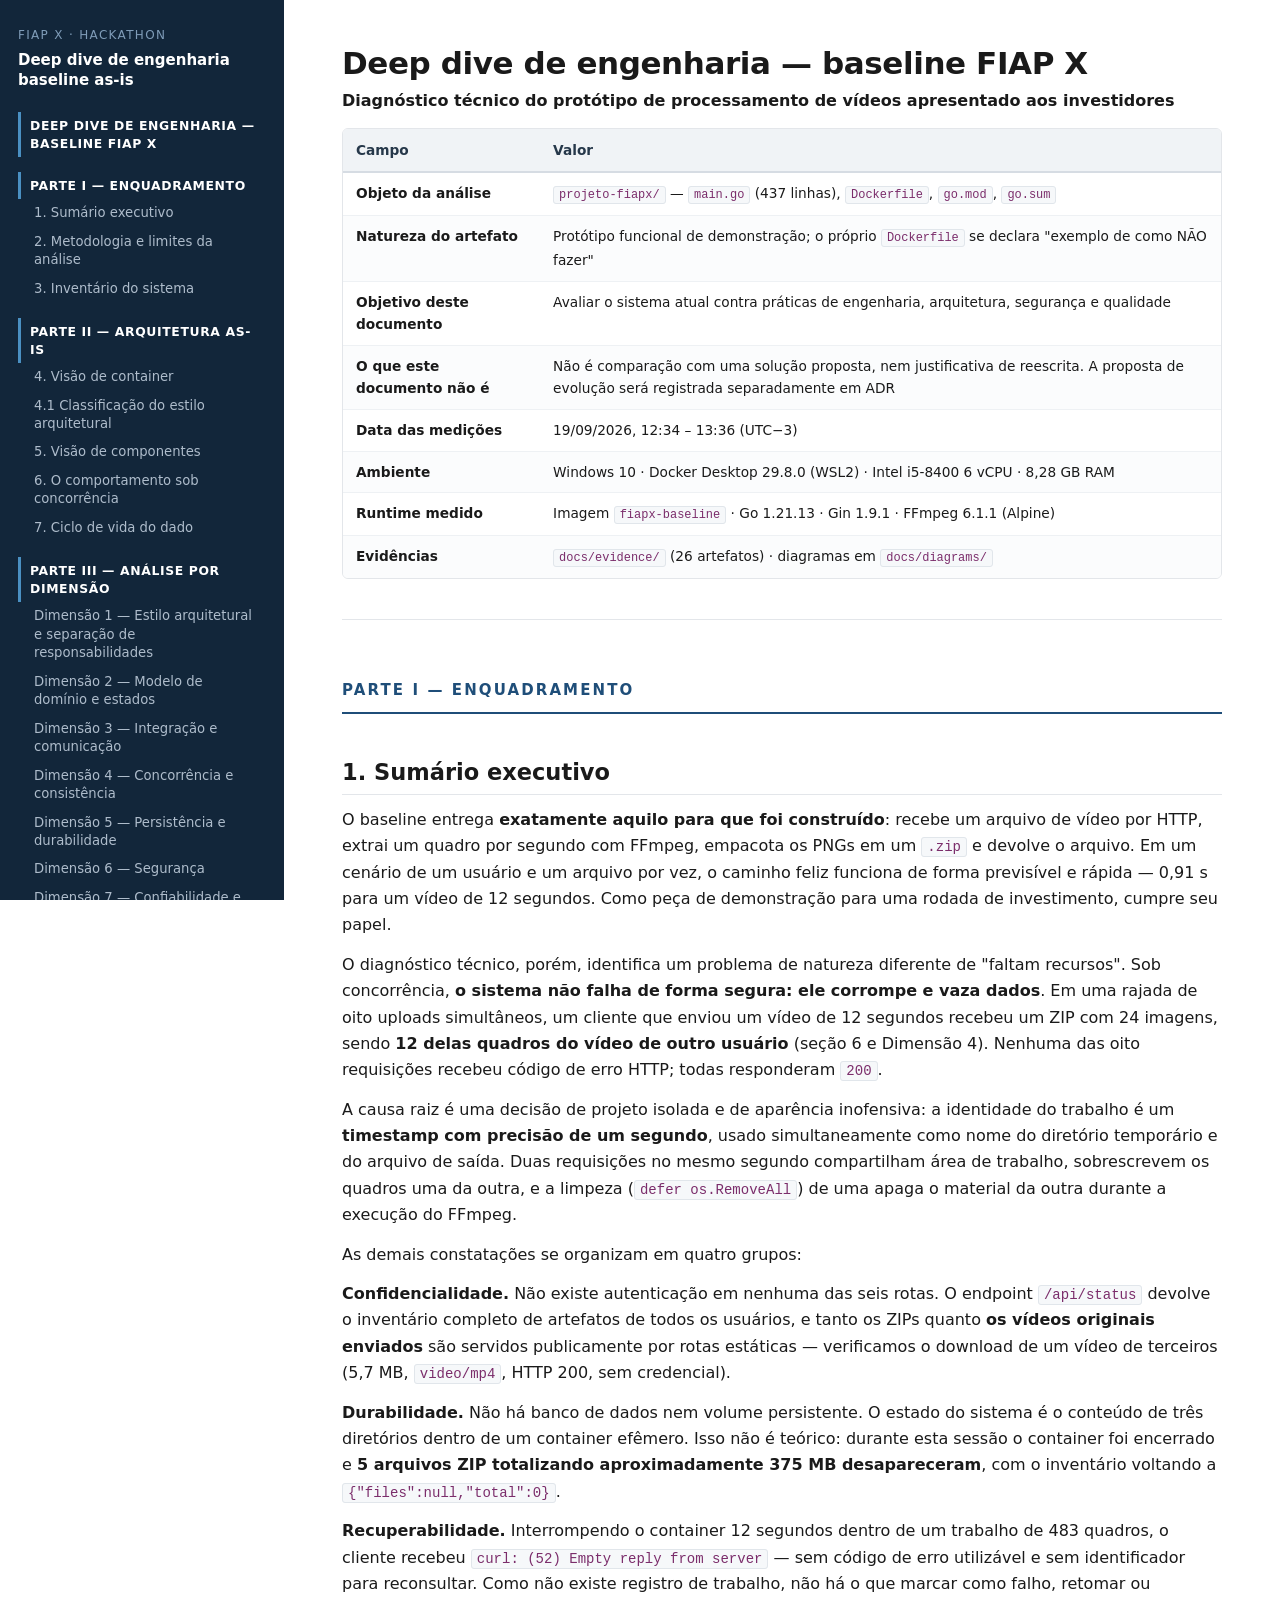
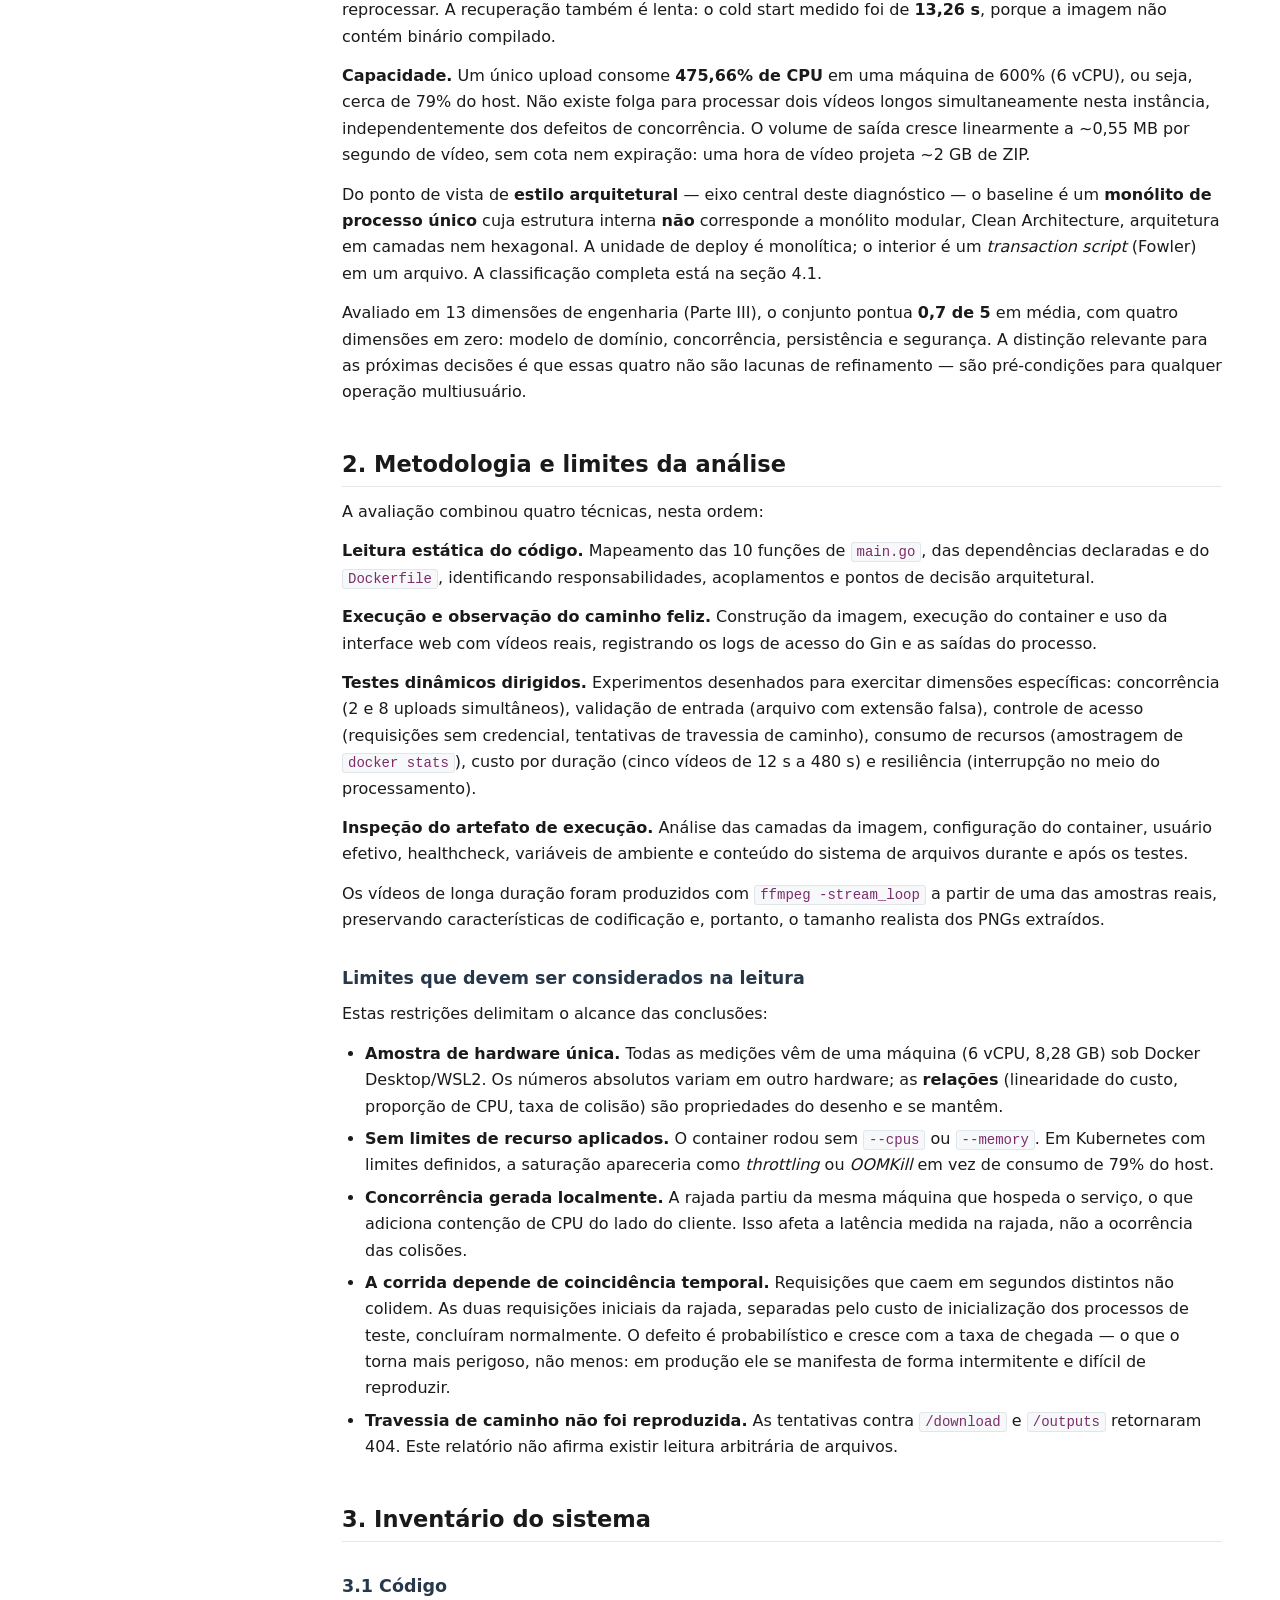
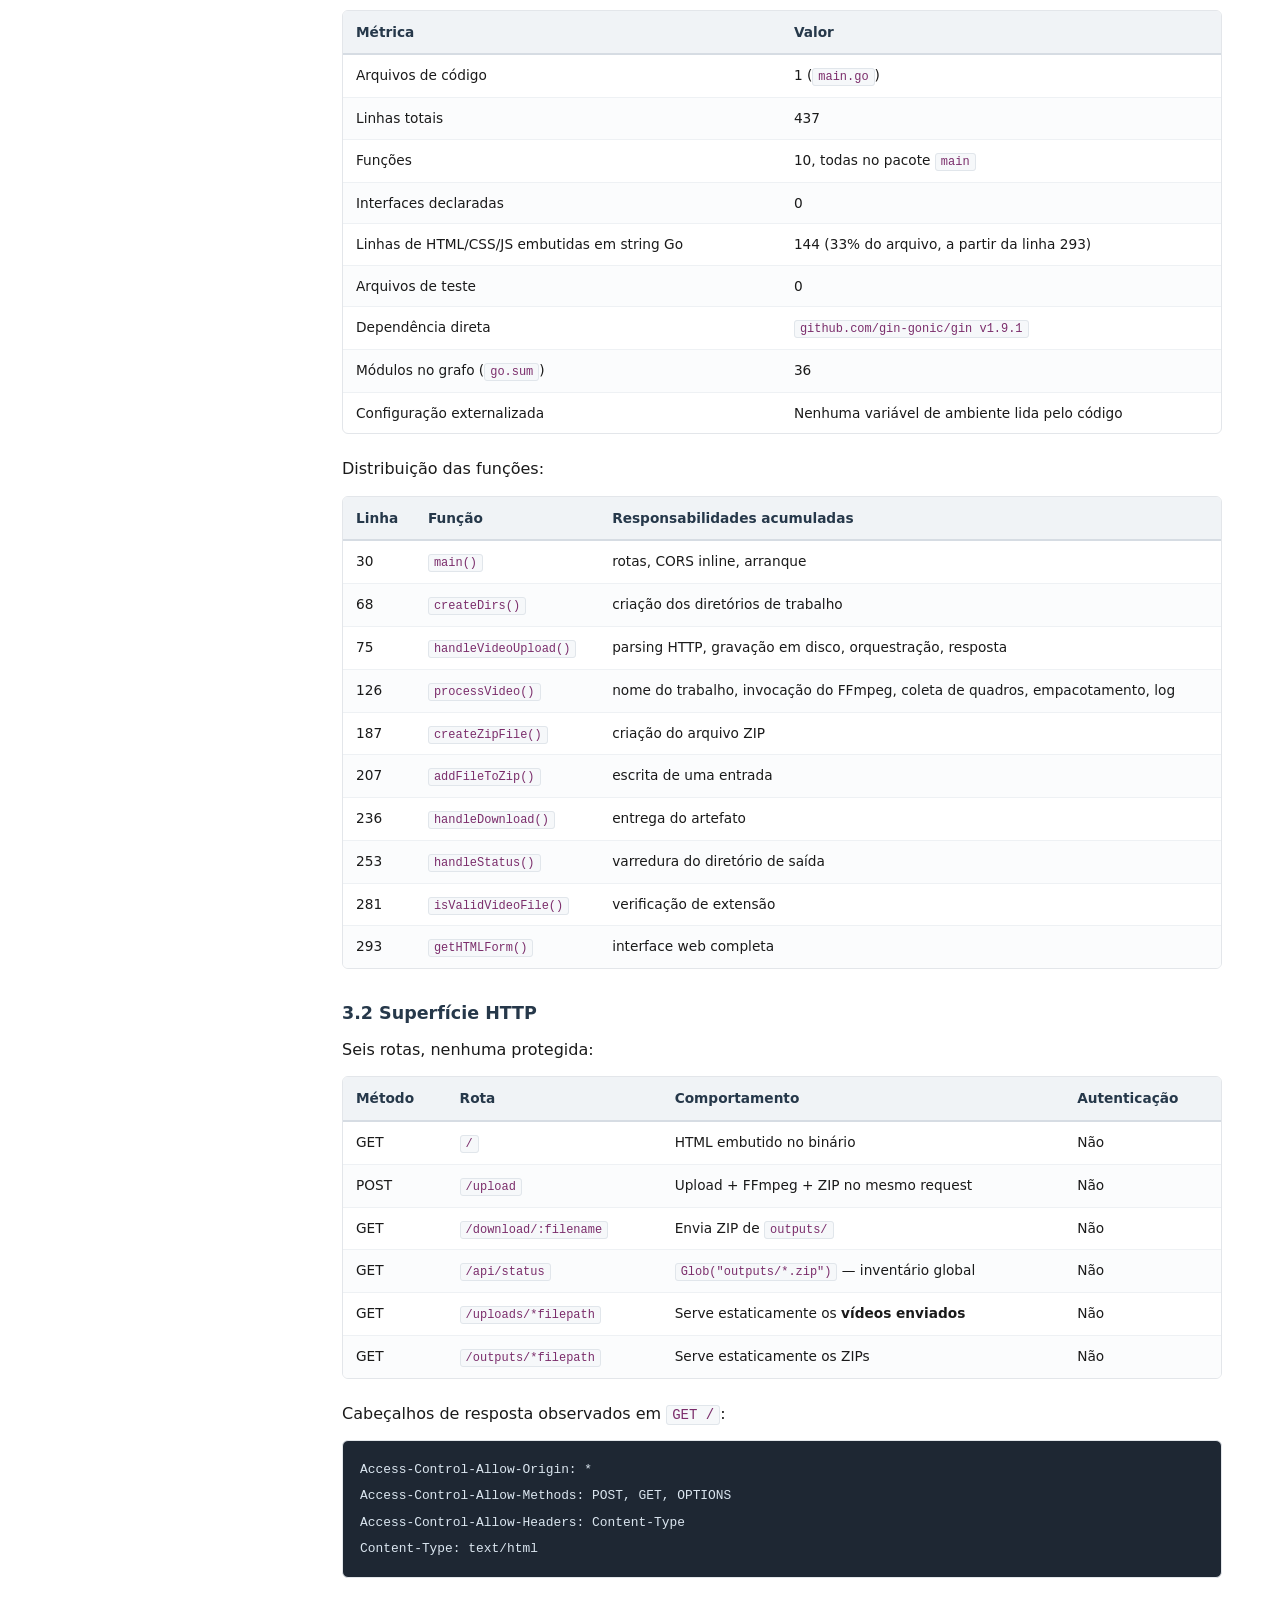
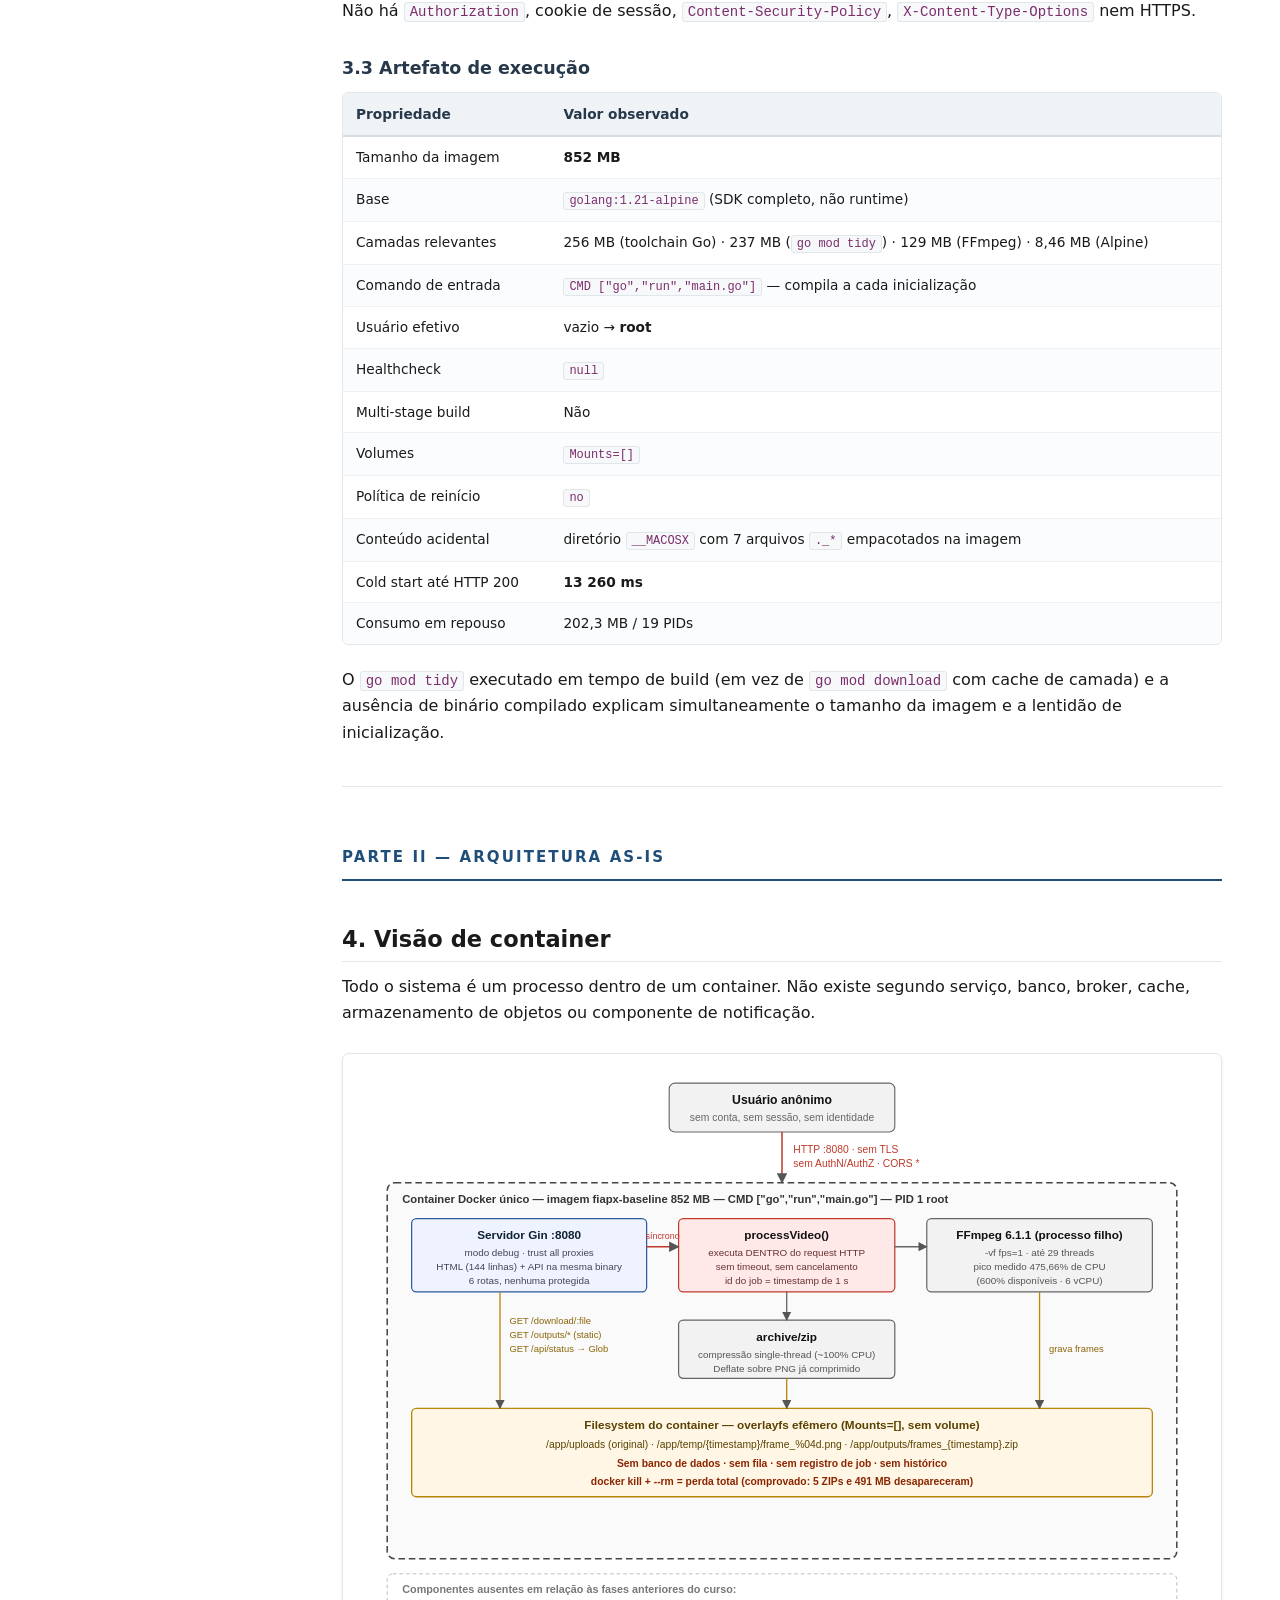
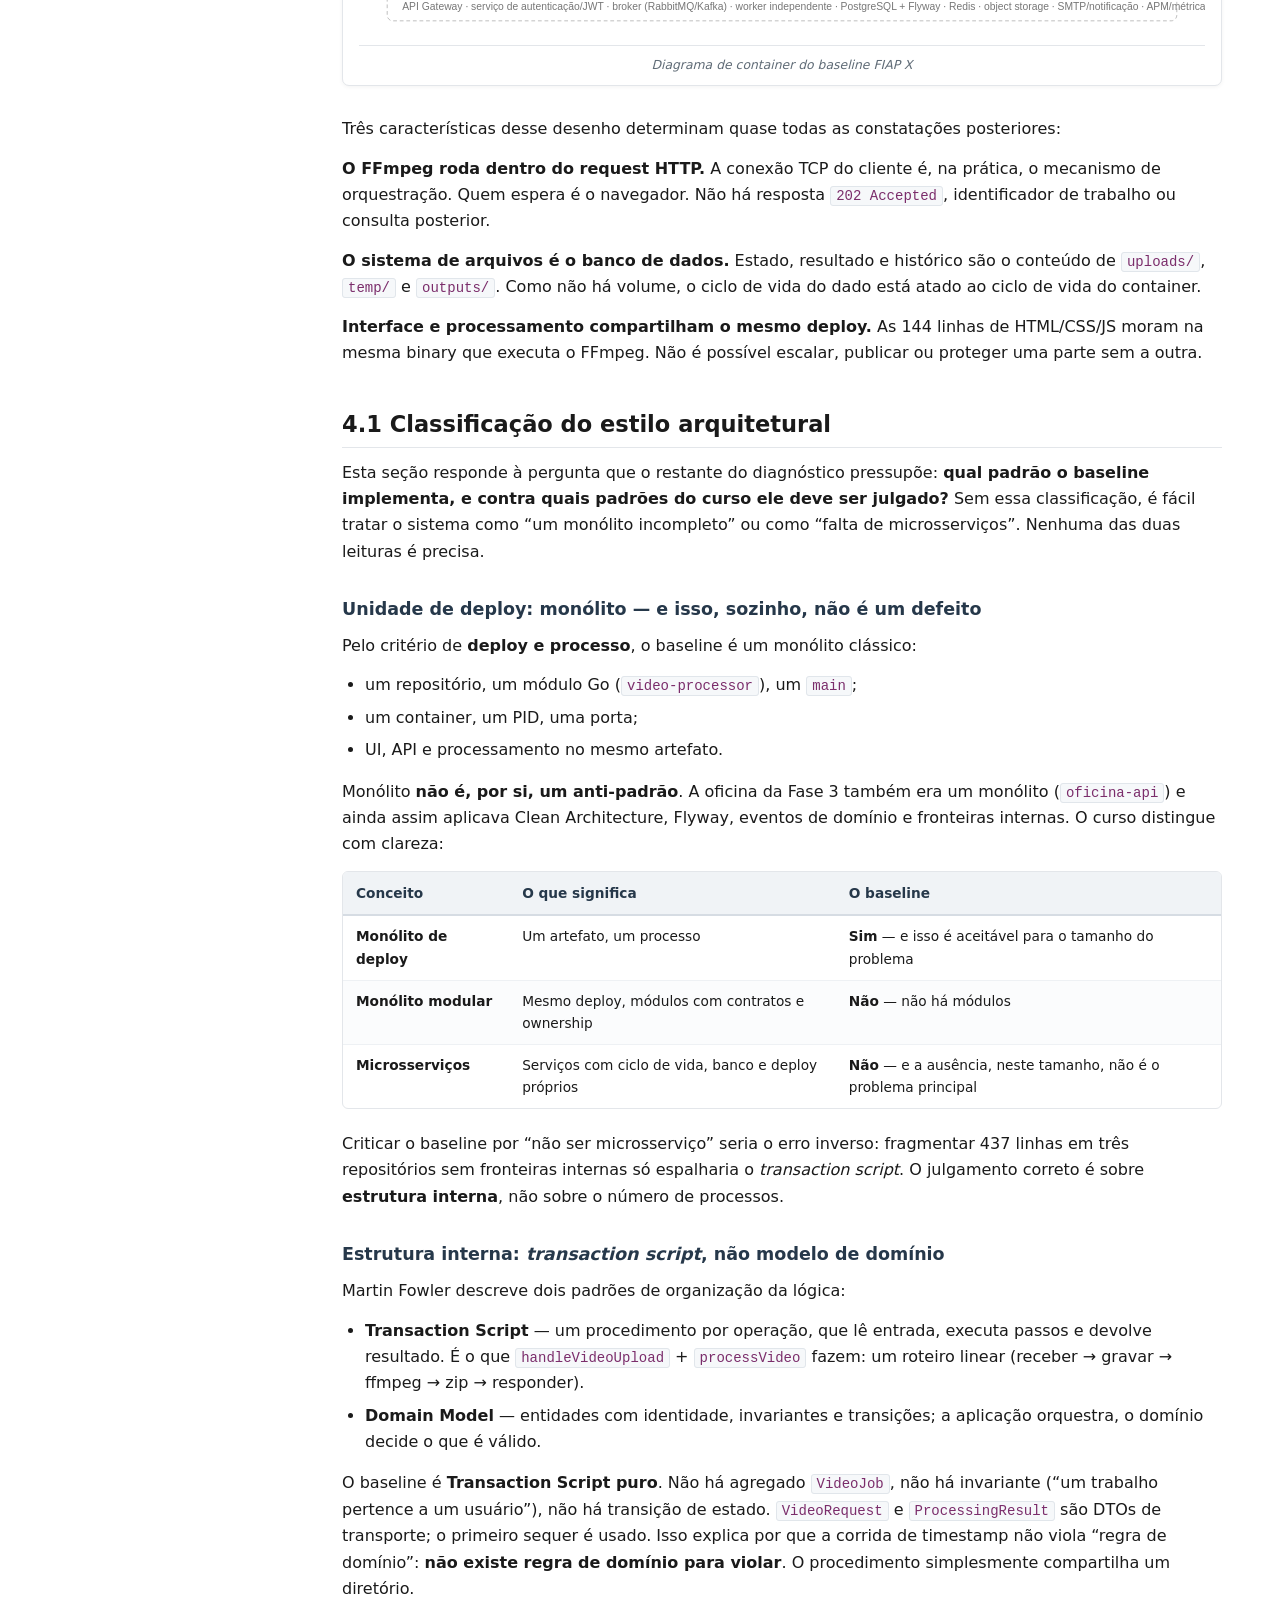
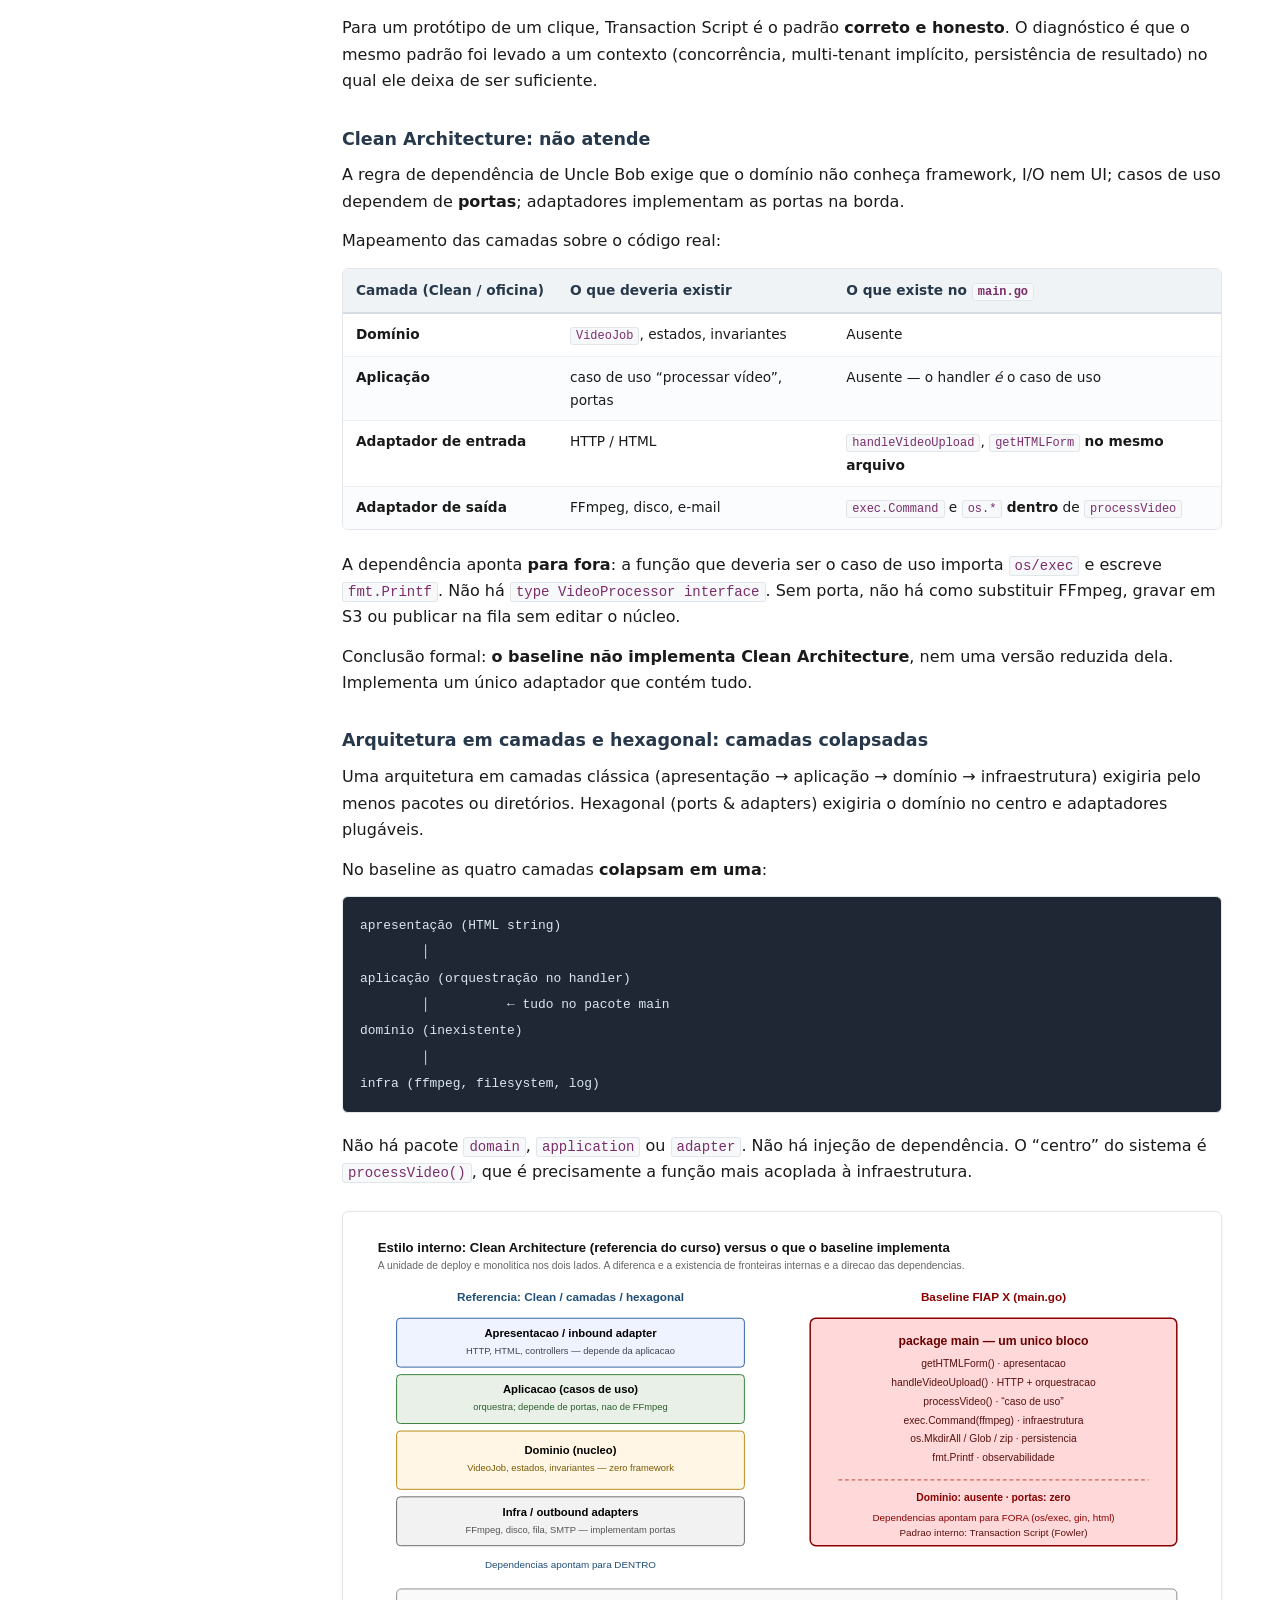
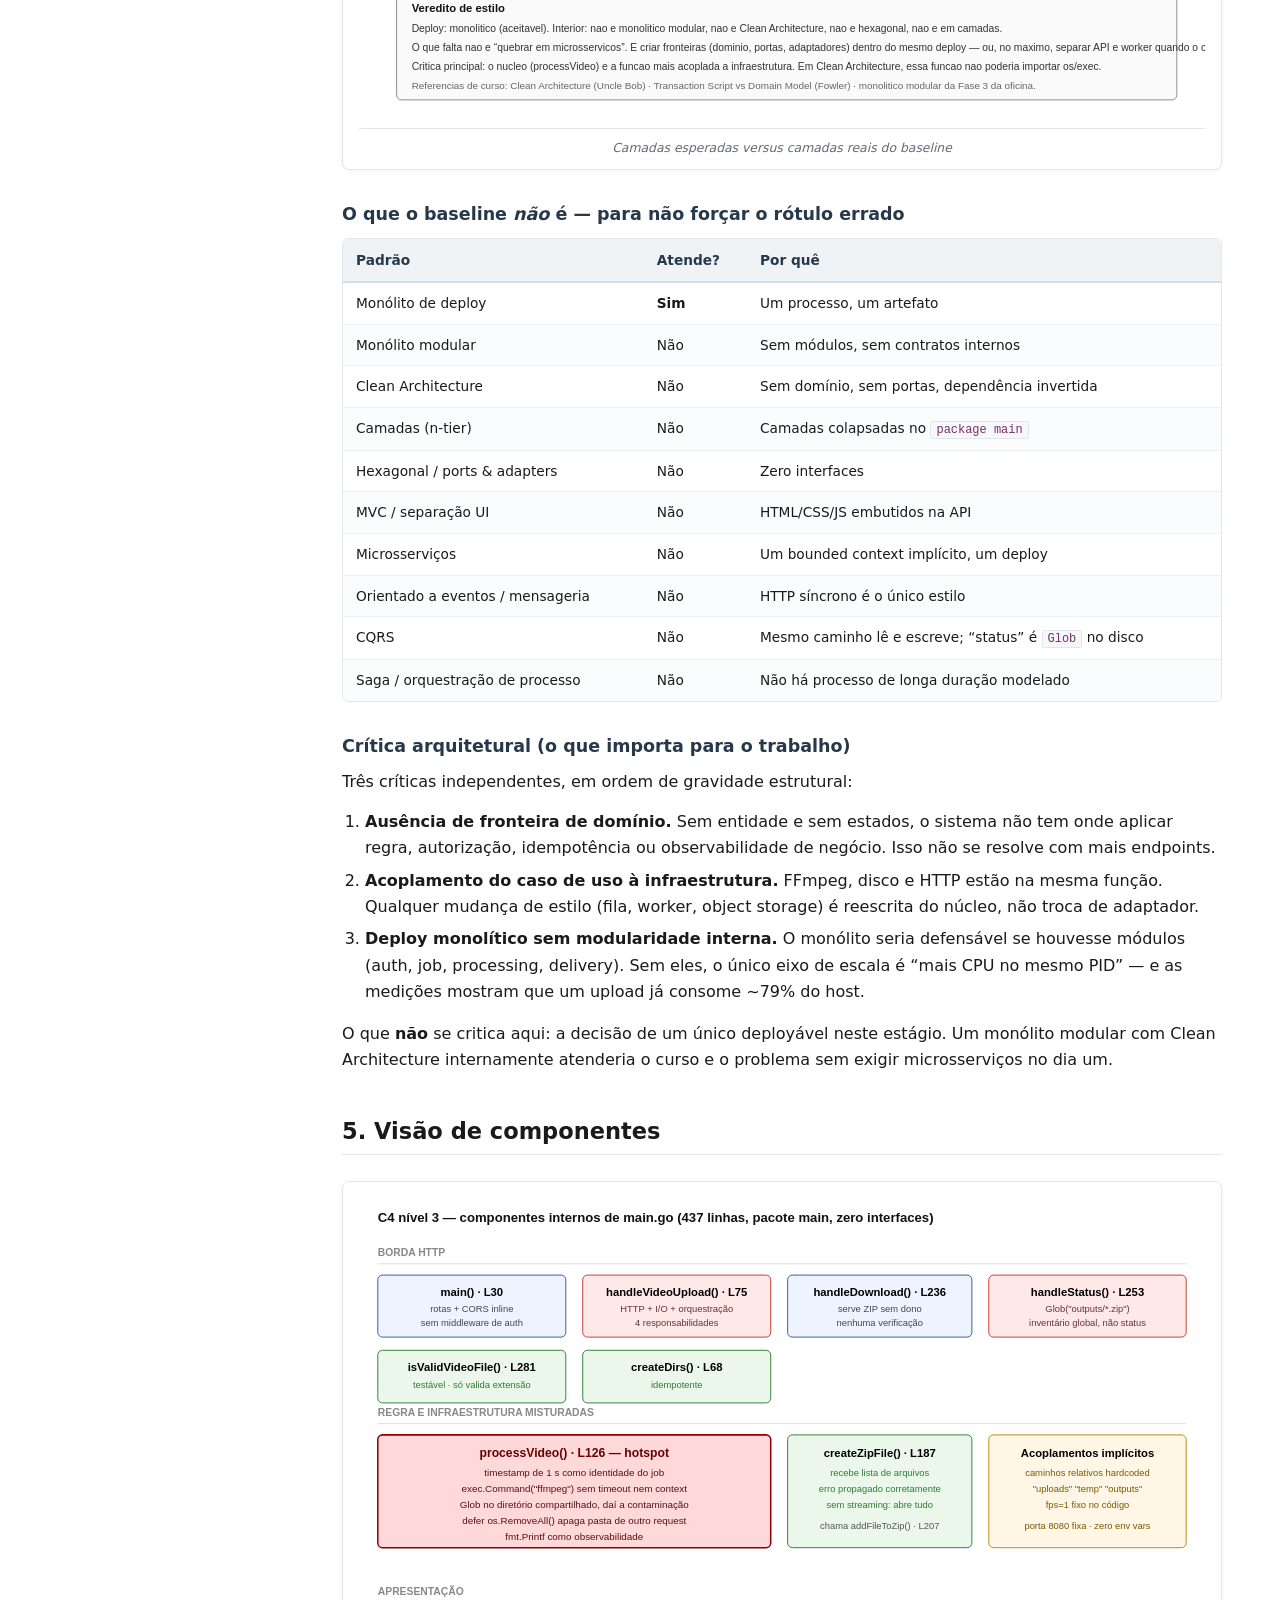
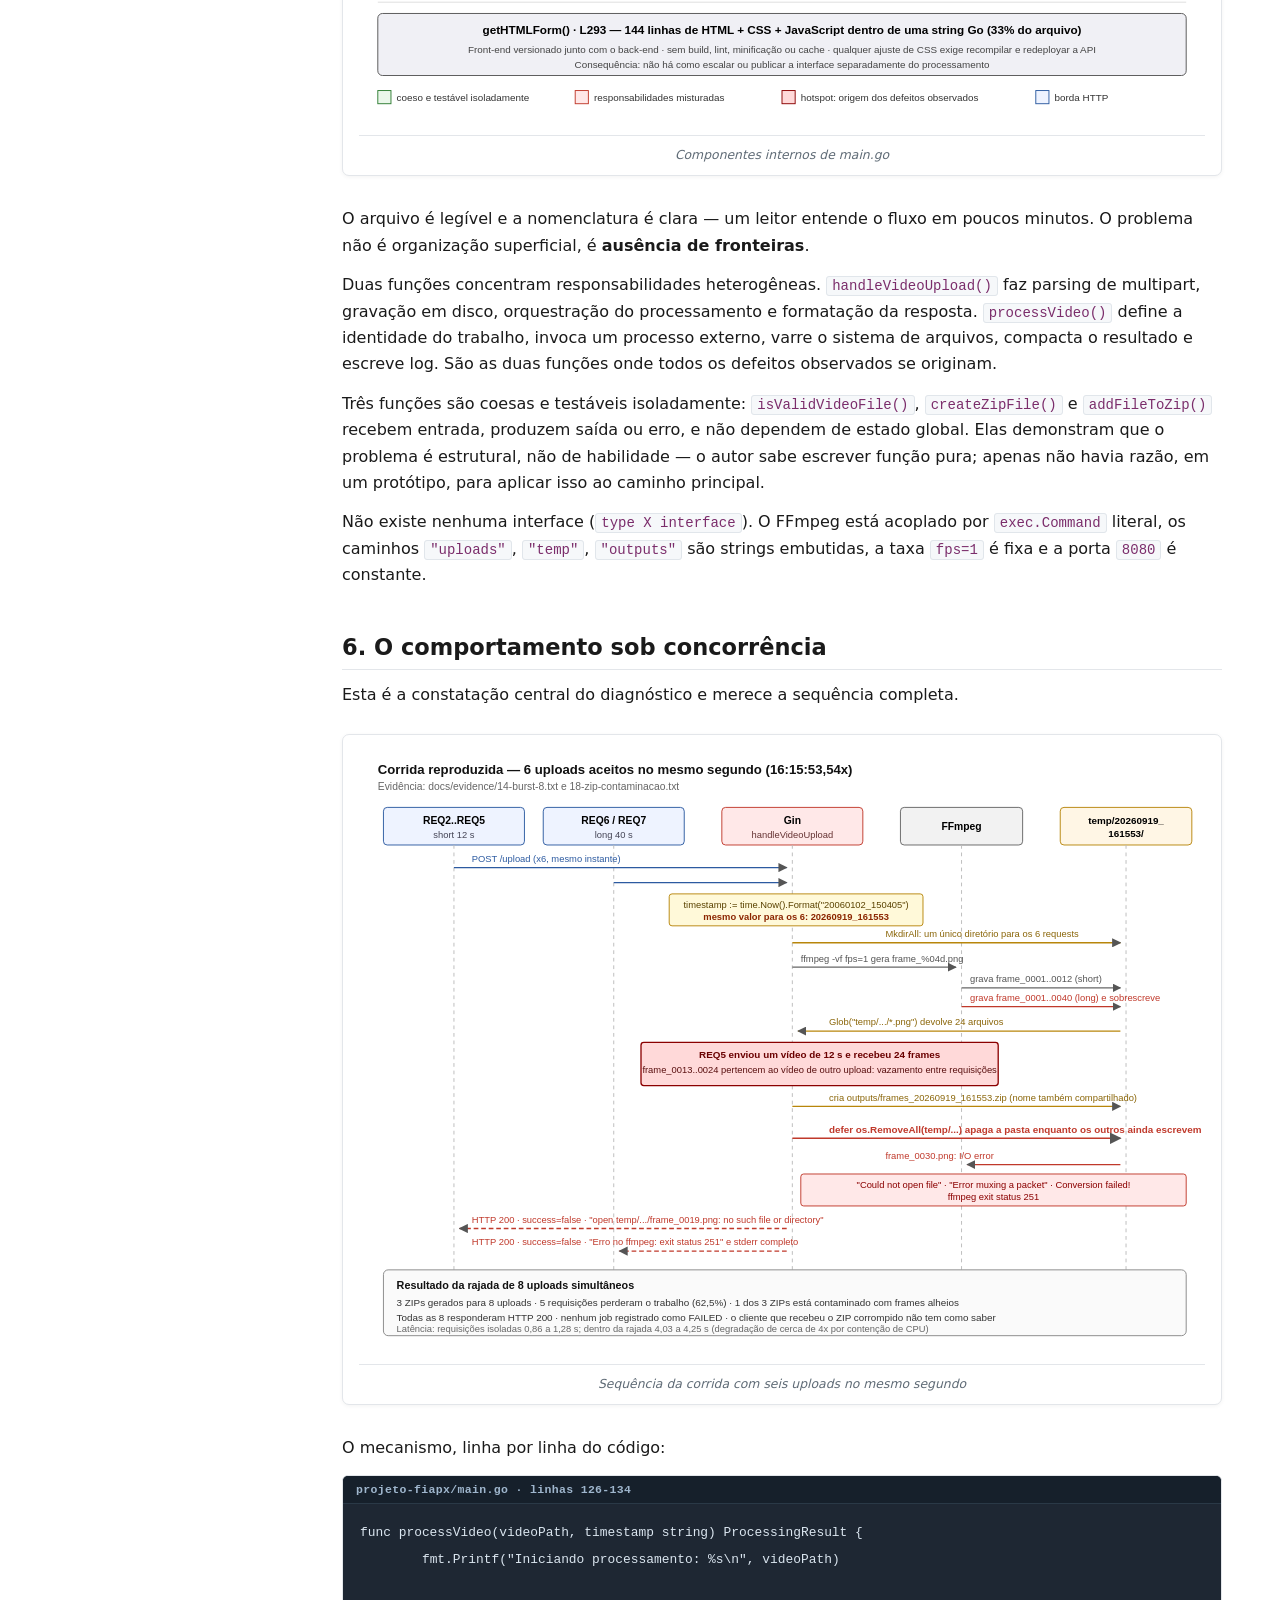
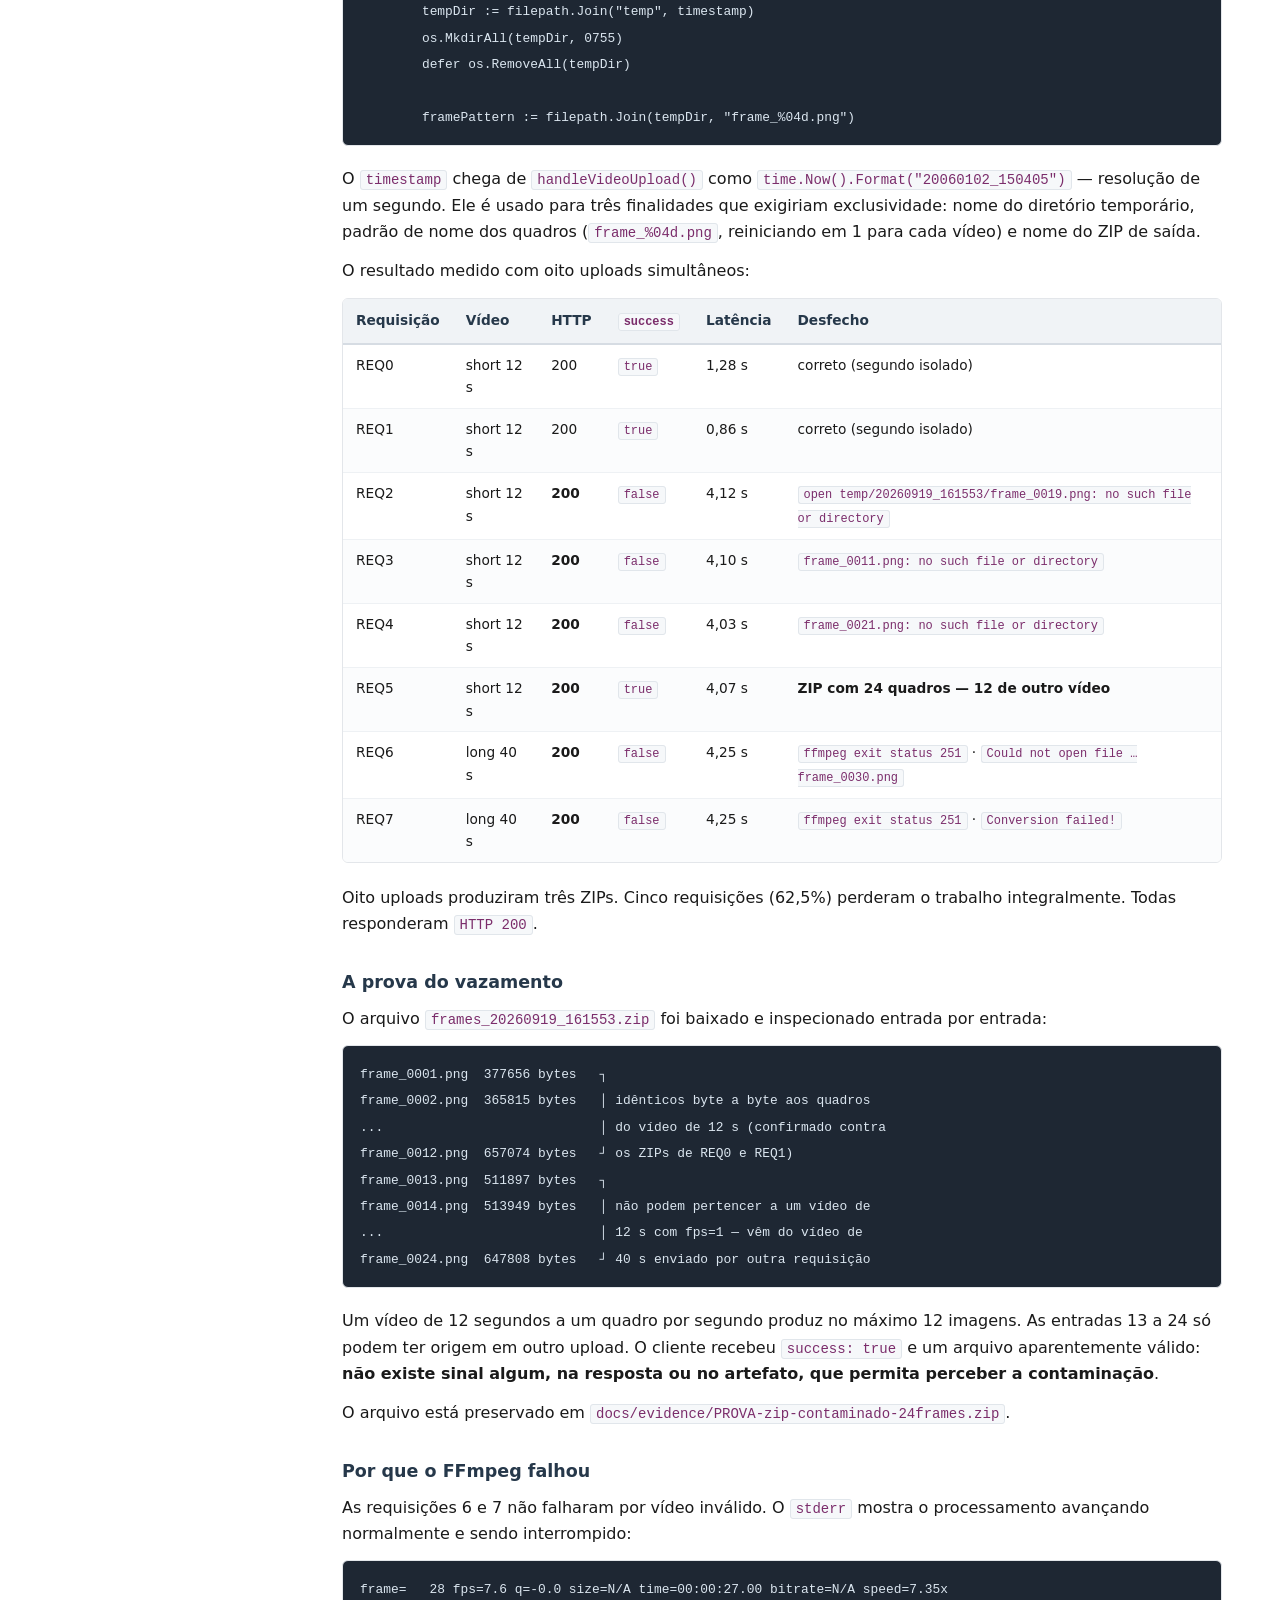
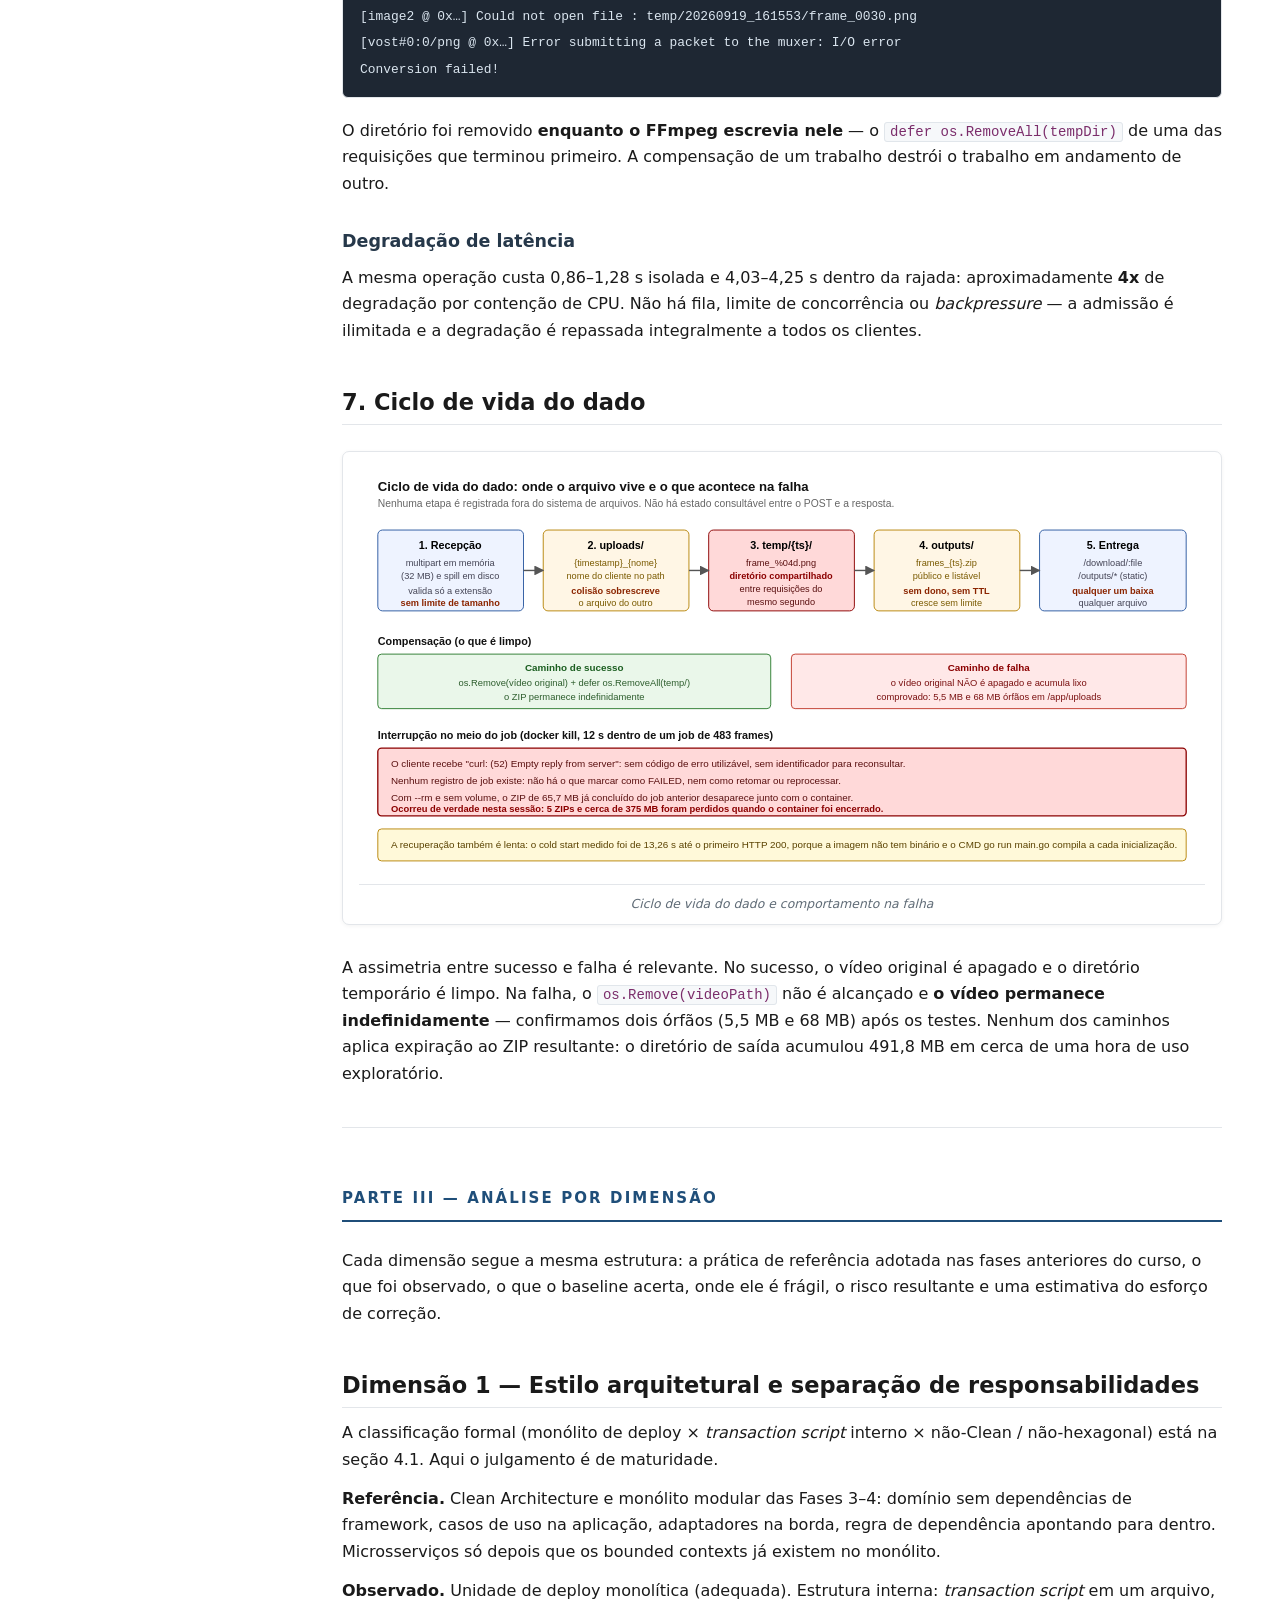
==== docs/RELATORIO_BASELINE_ARQUITETURA.html @ 3771e590 "Publish FIAP X hackathon with Compose observability for the banca. Keep baseline and product togethe" ====
<!DOCTYPE html>
<html lang="pt-BR">
<head>
<meta charset="utf-8"/>
<meta name="viewport" content="width=device-width,initial-scale=1"/>
<title>Deep dive de engenharia - baseline FIAP X</title>
<style>
:root{--ink:#1a1a1a;--muted:#5f6b76;--line:#e3e6ea;--accent:#1f4e79;--crit:#b02a37;--warn:#9a6700;--good:#1f7a3d;--bg:#ffffff;--soft:#f6f8fa}
*{box-sizing:border-box}
html{scroll-behavior:smooth}
body{margin:0;background:#eef1f4;color:var(--ink);font:16px/1.65 "Segoe UI",Calibri,system-ui,sans-serif;-webkit-font-smoothing:antialiased}
.shell{display:grid;grid-template-columns:284px minmax(0,1fr);gap:0;max-width:1440px;margin:0 auto;background:var(--bg);box-shadow:0 0 34px rgba(0,0,0,.09);min-height:100vh}
nav{position:sticky;top:0;align-self:start;height:100vh;overflow-y:auto;padding:26px 18px 40px;background:#12263a;color:#cfd9e3}
nav .brand{font-size:12px;letter-spacing:.11em;text-transform:uppercase;color:#7f9cb8;margin-bottom:4px}
nav .brandsub{font-size:15px;font-weight:600;color:#fff;line-height:1.35;margin-bottom:22px}
nav a{display:block;text-decoration:none;color:#cfd9e3;padding:5px 9px;border-radius:4px;font-size:13.2px;line-height:1.4}
nav a:hover{background:rgba(255,255,255,.1);color:#fff}
nav a.toc-part{margin-top:15px;font-weight:700;color:#fff;font-size:12.4px;letter-spacing:.05em;text-transform:uppercase;border-left:3px solid #4a90c2;padding-left:9px;border-radius:0}
nav a.toc-sec{padding-left:16px;color:#aebccb}
main{padding:44px 58px 90px;max-width:1060px;min-width:0}
h1.part{font-size:15px;letter-spacing:.14em;text-transform:uppercase;color:var(--accent);border-bottom:2.5px solid var(--accent);padding-bottom:9px;margin:58px 0 26px}
h1.part:first-of-type{margin-top:0}
h1:not(.part){font-size:31px;line-height:1.24;margin:0 0 6px;letter-spacing:-.4px}
h2{font-size:22.5px;margin:44px 0 12px;padding-bottom:7px;border-bottom:1px solid var(--line);line-height:1.3}
h3{font-size:17.5px;margin:30px 0 9px;color:#26384a}
h4{font-size:15px;margin:22px 0 7px;color:var(--muted);text-transform:uppercase;letter-spacing:.05em}
p{margin:0 0 13px}
strong{font-weight:650}
a{color:var(--accent)}
hr{border:0;border-top:1px solid var(--line);margin:40px 0}
ul,ol{margin:0 0 15px;padding-left:23px}
li{margin-bottom:6px}
code{font-family:Consolas,"Cascadia Mono",monospace;font-size:.875em;background:var(--soft);border:1px solid #e1e6eb;border-radius:3px;padding:1px 5px;color:#7b2d6b}
.code-block{margin:0 0 20px;border:1px solid var(--line);border-radius:6px;overflow:hidden;background:#1e2733}
.code-ref{font:600 11.5px/1 Consolas,monospace;color:#9fb6cd;background:#16202b;padding:8px 13px;border-bottom:1px solid #2a3947;letter-spacing:.03em}
.code-block pre{margin:0;padding:15px 17px;overflow-x:auto}
.code-block code{background:none;border:0;padding:0;color:#dbe6f0;font-size:12.9px;line-height:1.6}
.table-wrap{overflow-x:auto;margin:0 0 22px;border:1px solid var(--line);border-radius:6px}
table{border-collapse:collapse;width:100%;font-size:13.7px}
th{background:#f0f3f6;font-weight:650;text-align:left;padding:10px 13px;border-bottom:2px solid #d6dce3;white-space:nowrap;color:#26384a}
td{padding:9px 13px;border-bottom:1px solid #eef1f4;vertical-align:top}
tbody tr:last-child td{border-bottom:0}
tbody tr:nth-child(even){background:#fbfcfd}
figure.diagram{margin:26px 0 30px;padding:16px 16px 10px;border:1px solid var(--line);border-radius:7px;background:#fff;box-shadow:0 1px 4px rgba(0,0,0,.05)}
figure.diagram svg{display:block;height:auto;max-width:100%}
figcaption{margin-top:11px;padding-top:9px;border-top:1px solid var(--line);font-size:12.4px;color:var(--muted);text-align:center;font-style:italic}
.missing{color:var(--crit);font-style:italic}
td:first-child code{white-space:nowrap}
@media print{
  body{background:#fff;font-size:10.6pt}
  .shell{display:block;max-width:none;box-shadow:none}
  nav{display:none}
  main{padding:0;max-width:none}
  h1.part{page-break-before:always;margin-top:0}
  h1.part:first-of-type{page-break-before:avoid}
  h2,h3{page-break-after:avoid}
  figure.diagram,.table-wrap,.code-block{page-break-inside:avoid}
  tr{page-break-inside:avoid}
  a{color:var(--ink);text-decoration:none}
  @page{margin:14mm 13mm}
}
@media(max-width:1020px){
  .shell{grid-template-columns:1fr}
  nav{position:static;height:auto}
  main{padding:28px 20px 60px}
}
</style>
</head>
<body>
<div class="shell">
<nav>
<div class="brand">FIAP X &middot; Hackathon</div>
<div class="brandsub">Deep dive de engenharia<br/>baseline as-is</div>
<a class="toc-part" href="#deep-dive-de-engenharia-baseline-fiap-x">Deep dive de engenharia — baseline FIAP X</a>
<a class="toc-part" href="#parte-i-enquadramento">Parte I — Enquadramento</a>
<a class="toc-sec" href="#1-sumario-executivo">1. Sumário executivo</a>
<a class="toc-sec" href="#2-metodologia-e-limites-da-analise">2. Metodologia e limites da análise</a>
<a class="toc-sec" href="#3-inventario-do-sistema">3. Inventário do sistema</a>
<a class="toc-part" href="#parte-ii-arquitetura-as-is">Parte II — Arquitetura as-is</a>
<a class="toc-sec" href="#4-visao-de-container">4. Visão de container</a>
<a class="toc-sec" href="#4-1-classificacao-do-estilo-arquitetural">4.1 Classificação do estilo arquitetural</a>
<a class="toc-sec" href="#5-visao-de-componentes">5. Visão de componentes</a>
<a class="toc-sec" href="#6-o-comportamento-sob-concorrencia">6. O comportamento sob concorrência</a>
<a class="toc-sec" href="#7-ciclo-de-vida-do-dado">7. Ciclo de vida do dado</a>
<a class="toc-part" href="#parte-iii-analise-por-dimensao">Parte III — Análise por dimensão</a>
<a class="toc-sec" href="#dimensao-1-estilo-arquitetural-e-separacao-de-responsabilidades">Dimensão 1 — Estilo arquitetural e separação de responsabilidades</a>
<a class="toc-sec" href="#dimensao-2-modelo-de-dominio-e-estados">Dimensão 2 — Modelo de domínio e estados</a>
<a class="toc-sec" href="#dimensao-3-integracao-e-comunicacao">Dimensão 3 — Integração e comunicação</a>
<a class="toc-sec" href="#dimensao-4-concorrencia-e-consistencia">Dimensão 4 — Concorrência e consistência</a>
<a class="toc-sec" href="#dimensao-5-persistencia-e-durabilidade">Dimensão 5 — Persistência e durabilidade</a>
<a class="toc-sec" href="#dimensao-6-seguranca">Dimensão 6 — Segurança</a>
<a class="toc-sec" href="#dimensao-7-confiabilidade-e-resiliencia">Dimensão 7 — Confiabilidade e resiliência</a>
<a class="toc-sec" href="#dimensao-8-performance-e-escalabilidade">Dimensão 8 — Performance e escalabilidade</a>
<a class="toc-sec" href="#dimensao-9-observabilidade">Dimensão 9 — Observabilidade</a>
<a class="toc-sec" href="#dimensao-10-testabilidade-e-qualidade">Dimensão 10 — Testabilidade e qualidade</a>
<a class="toc-sec" href="#dimensao-11-engenharia-de-entrega">Dimensão 11 — Engenharia de entrega</a>
<a class="toc-sec" href="#dimensao-12-contrato-de-api">Dimensão 12 — Contrato de API</a>
<a class="toc-sec" href="#dimensao-13-manutenibilidade-e-evolutividade">Dimensão 13 — Manutenibilidade e evolutividade</a>
<a class="toc-part" href="#parte-iv-consolidacao">Parte IV — Consolidação</a>
<a class="toc-sec" href="#14-pontos-fortes-do-baseline">14. Pontos fortes do baseline</a>
<a class="toc-sec" href="#15-matriz-de-risco">15. Matriz de risco</a>
<a class="toc-sec" href="#16-maturidade-consolidada">16. Maturidade consolidada</a>
<a class="toc-sec" href="#17-sintese-do-diagnostico">17. Síntese do diagnóstico</a>
<a class="toc-sec" href="#18-apendices">18. Apêndices</a>
<a class="toc-sec" href="#historico-de-revisoes">Histórico de revisões</a>

</nav>
<main>
<h1 id="deep-dive-de-engenharia-baseline-fiap-x">Deep dive de engenharia — baseline FIAP X</h1>
<p><strong>Diagnóstico técnico do protótipo de processamento de vídeos apresentado aos investidores</strong></p>
<div class="table-wrap"><table><thead><tr>
<th style="text-align:left">Campo</th>
<th style="text-align:left">Valor</th>
</tr></thead><tbody>
<tr>
<td style="text-align:left"><strong>Objeto da análise</strong></td>
<td style="text-align:left"><code>projeto-fiapx/</code> — <code>main.go</code> (437 linhas), <code>Dockerfile</code>, <code>go.mod</code>, <code>go.sum</code></td>
</tr>
<tr>
<td style="text-align:left"><strong>Natureza do artefato</strong></td>
<td style="text-align:left">Protótipo funcional de demonstração; o próprio <code>Dockerfile</code> se declara "exemplo de como NÃO fazer"</td>
</tr>
<tr>
<td style="text-align:left"><strong>Objetivo deste documento</strong></td>
<td style="text-align:left">Avaliar o sistema atual contra práticas de engenharia, arquitetura, segurança e qualidade</td>
</tr>
<tr>
<td style="text-align:left"><strong>O que este documento não é</strong></td>
<td style="text-align:left">Não é comparação com uma solução proposta, nem justificativa de reescrita. A proposta de evolução será registrada separadamente em ADR</td>
</tr>
<tr>
<td style="text-align:left"><strong>Data das medições</strong></td>
<td style="text-align:left">19/09/2026, 12:34 – 13:36 (UTC−3)</td>
</tr>
<tr>
<td style="text-align:left"><strong>Ambiente</strong></td>
<td style="text-align:left">Windows 10 · Docker Desktop 29.8.0 (WSL2) · Intel i5-8400 6 vCPU · 8,28 GB RAM</td>
</tr>
<tr>
<td style="text-align:left"><strong>Runtime medido</strong></td>
<td style="text-align:left">Imagem <code>fiapx-baseline</code> · Go 1.21.13 · Gin 1.9.1 · FFmpeg 6.1.1 (Alpine)</td>
</tr>
<tr>
<td style="text-align:left"><strong>Evidências</strong></td>
<td style="text-align:left"><code>docs/evidence/</code> (26 artefatos) · diagramas em <code>docs/diagrams/</code></td>
</tr>
</tbody></table></div>
<hr/>
<h1 id="parte-i-enquadramento" class="part">Parte I — Enquadramento</h1>
<h2 id="1-sumario-executivo">1. Sumário executivo</h2>
<p>O baseline entrega <strong>exatamente aquilo para que foi construído</strong>: recebe um arquivo de vídeo por HTTP, extrai um quadro por segundo com FFmpeg, empacota os PNGs em um <code>.zip</code> e devolve o arquivo. Em um cenário de um usuário e um arquivo por vez, o caminho feliz funciona de forma previsível e rápida — 0,91 s para um vídeo de 12 segundos. Como peça de demonstração para uma rodada de investimento, cumpre seu papel.</p>
<p>O diagnóstico técnico, porém, identifica um problema de natureza diferente de "faltam recursos". Sob concorrência, <strong>o sistema não falha de forma segura: ele corrompe e vaza dados</strong>. Em uma rajada de oito uploads simultâneos, um cliente que enviou um vídeo de 12 segundos recebeu um ZIP com 24 imagens, sendo <strong>12 delas quadros do vídeo de outro usuário</strong> (seção 6 e Dimensão 4). Nenhuma das oito requisições recebeu código de erro HTTP; todas responderam <code>200</code>.</p>
<p>A causa raiz é uma decisão de projeto isolada e de aparência inofensiva: a identidade do trabalho é um <strong>timestamp com precisão de um segundo</strong>, usado simultaneamente como nome do diretório temporário e do arquivo de saída. Duas requisições no mesmo segundo compartilham área de trabalho, sobrescrevem os quadros uma da outra, e a limpeza (<code>defer os.RemoveAll</code>) de uma apaga o material da outra durante a execução do FFmpeg.</p>
<p>As demais constatações se organizam em quatro grupos:</p>
<p><strong>Confidencialidade.</strong> Não existe autenticação em nenhuma das seis rotas. O endpoint <code>/api/status</code> devolve o inventário completo de artefatos de todos os usuários, e tanto os ZIPs quanto <strong>os vídeos originais enviados</strong> são servidos publicamente por rotas estáticas — verificamos o download de um vídeo de terceiros (5,7 MB, <code>video/mp4</code>, HTTP 200, sem credencial).</p>
<p><strong>Durabilidade.</strong> Não há banco de dados nem volume persistente. O estado do sistema é o conteúdo de três diretórios dentro de um container efêmero. Isso não é teórico: durante esta sessão o container foi encerrado e <strong>5 arquivos ZIP totalizando aproximadamente 375 MB desapareceram</strong>, com o inventário voltando a <code>{"files":null,"total":0}</code>.</p>
<p><strong>Recuperabilidade.</strong> Interrompendo o container 12 segundos dentro de um trabalho de 483 quadros, o cliente recebeu <code>curl: (52) Empty reply from server</code> — sem código de erro utilizável e sem identificador para reconsultar. Como não existe registro de trabalho, não há o que marcar como falho, retomar ou reprocessar. A recuperação também é lenta: o cold start medido foi de <strong>13,26 s</strong>, porque a imagem não contém binário compilado.</p>
<p><strong>Capacidade.</strong> Um único upload consome <strong>475,66% de CPU</strong> em uma máquina de 600% (6 vCPU), ou seja, cerca de 79% do host. Não existe folga para processar dois vídeos longos simultaneamente nesta instância, independentemente dos defeitos de concorrência. O volume de saída cresce linearmente a ~0,55 MB por segundo de vídeo, sem cota nem expiração: uma hora de vídeo projeta ~2 GB de ZIP.</p>
<p>Do ponto de vista de <strong>estilo arquitetural</strong> — eixo central deste diagnóstico — o baseline é um <strong>monólito de processo único</strong> cuja estrutura interna <strong>não</strong> corresponde a monólito modular, Clean Architecture, arquitetura em camadas nem hexagonal. A unidade de deploy é monolítica; o interior é um <em>transaction script</em> (Fowler) em um arquivo. A classificação completa está na seção 4.1.</p>
<p>Avaliado em 13 dimensões de engenharia (Parte III), o conjunto pontua <strong>0,7 de 5</strong> em média, com quatro dimensões em zero: modelo de domínio, concorrência, persistência e segurança. A distinção relevante para as próximas decisões é que essas quatro não são lacunas de refinamento — são pré-condições para qualquer operação multiusuário.</p>
<h2 id="2-metodologia-e-limites-da-analise">2. Metodologia e limites da análise</h2>
<p>A avaliação combinou quatro técnicas, nesta ordem:</p>
<p><strong>Leitura estática do código.</strong> Mapeamento das 10 funções de <code>main.go</code>, das dependências declaradas e do <code>Dockerfile</code>, identificando responsabilidades, acoplamentos e pontos de decisão arquitetural.</p>
<p><strong>Execução e observação do caminho feliz.</strong> Construção da imagem, execução do container e uso da interface web com vídeos reais, registrando os logs de acesso do Gin e as saídas do processo.</p>
<p><strong>Testes dinâmicos dirigidos.</strong> Experimentos desenhados para exercitar dimensões específicas: concorrência (2 e 8 uploads simultâneos), validação de entrada (arquivo com extensão falsa), controle de acesso (requisições sem credencial, tentativas de travessia de caminho), consumo de recursos (amostragem de <code>docker stats</code>), custo por duração (cinco vídeos de 12 s a 480 s) e resiliência (interrupção no meio do processamento).</p>
<p><strong>Inspeção do artefato de execução.</strong> Análise das camadas da imagem, configuração do container, usuário efetivo, healthcheck, variáveis de ambiente e conteúdo do sistema de arquivos durante e após os testes.</p>
<p>Os vídeos de longa duração foram produzidos com <code>ffmpeg -stream_loop</code> a partir de uma das amostras reais, preservando características de codificação e, portanto, o tamanho realista dos PNGs extraídos.</p>
<h3 id="limites-que-devem-ser-considerados-na-leitura">Limites que devem ser considerados na leitura</h3>
<p>Estas restrições delimitam o alcance das conclusões:</p>
<ul>
<li><strong>Amostra de hardware única.</strong> Todas as medições vêm de uma máquina (6 vCPU, 8,28 GB) sob Docker Desktop/WSL2. Os números absolutos variam em outro hardware; as <strong>relações</strong> (linearidade do custo, proporção de CPU, taxa de colisão) são propriedades do desenho e se mantêm.</li>
<li><strong>Sem limites de recurso aplicados.</strong> O container rodou sem <code>--cpus</code> ou <code>--memory</code>. Em Kubernetes com limites definidos, a saturação apareceria como <em>throttling</em> ou <em>OOMKill</em> em vez de consumo de 79% do host.</li>
<li><strong>Concorrência gerada localmente.</strong> A rajada partiu da mesma máquina que hospeda o serviço, o que adiciona contenção de CPU do lado do cliente. Isso afeta a latência medida na rajada, não a ocorrência das colisões.</li>
<li><strong>A corrida depende de coincidência temporal.</strong> Requisições que caem em segundos distintos não colidem. As duas requisições iniciais da rajada, separadas pelo custo de inicialização dos processos de teste, concluíram normalmente. O defeito é probabilístico e cresce com a taxa de chegada — o que o torna mais perigoso, não menos: em produção ele se manifesta de forma intermitente e difícil de reproduzir.</li>
<li><strong>Travessia de caminho não foi reproduzida.</strong> As tentativas contra <code>/download</code> e <code>/outputs</code> retornaram 404. Este relatório não afirma existir leitura arbitrária de arquivos.</li>
</ul>
<h2 id="3-inventario-do-sistema">3. Inventário do sistema</h2>
<h3 id="3-1-codigo">3.1 Código</h3>
<div class="table-wrap"><table><thead><tr>
<th style="text-align:left">Métrica</th>
<th style="text-align:left">Valor</th>
</tr></thead><tbody>
<tr>
<td style="text-align:left">Arquivos de código</td>
<td style="text-align:left">1 (<code>main.go</code>)</td>
</tr>
<tr>
<td style="text-align:left">Linhas totais</td>
<td style="text-align:left">437</td>
</tr>
<tr>
<td style="text-align:left">Funções</td>
<td style="text-align:left">10, todas no pacote <code>main</code></td>
</tr>
<tr>
<td style="text-align:left">Interfaces declaradas</td>
<td style="text-align:left">0</td>
</tr>
<tr>
<td style="text-align:left">Linhas de HTML/CSS/JS embutidas em string Go</td>
<td style="text-align:left">144 (33% do arquivo, a partir da linha 293)</td>
</tr>
<tr>
<td style="text-align:left">Arquivos de teste</td>
<td style="text-align:left">0</td>
</tr>
<tr>
<td style="text-align:left">Dependência direta</td>
<td style="text-align:left"><code>github.com/gin-gonic/gin v1.9.1</code></td>
</tr>
<tr>
<td style="text-align:left">Módulos no grafo (<code>go.sum</code>)</td>
<td style="text-align:left">36</td>
</tr>
<tr>
<td style="text-align:left">Configuração externalizada</td>
<td style="text-align:left">Nenhuma variável de ambiente lida pelo código</td>
</tr>
</tbody></table></div>
<p>Distribuição das funções:</p>
<div class="table-wrap"><table><thead><tr>
<th style="text-align:left">Linha</th>
<th style="text-align:left">Função</th>
<th style="text-align:left">Responsabilidades acumuladas</th>
</tr></thead><tbody>
<tr>
<td style="text-align:left">30</td>
<td style="text-align:left"><code>main()</code></td>
<td style="text-align:left">rotas, CORS inline, arranque</td>
</tr>
<tr>
<td style="text-align:left">68</td>
<td style="text-align:left"><code>createDirs()</code></td>
<td style="text-align:left">criação dos diretórios de trabalho</td>
</tr>
<tr>
<td style="text-align:left">75</td>
<td style="text-align:left"><code>handleVideoUpload()</code></td>
<td style="text-align:left">parsing HTTP, gravação em disco, orquestração, resposta</td>
</tr>
<tr>
<td style="text-align:left">126</td>
<td style="text-align:left"><code>processVideo()</code></td>
<td style="text-align:left">nome do trabalho, invocação do FFmpeg, coleta de quadros, empacotamento, log</td>
</tr>
<tr>
<td style="text-align:left">187</td>
<td style="text-align:left"><code>createZipFile()</code></td>
<td style="text-align:left">criação do arquivo ZIP</td>
</tr>
<tr>
<td style="text-align:left">207</td>
<td style="text-align:left"><code>addFileToZip()</code></td>
<td style="text-align:left">escrita de uma entrada</td>
</tr>
<tr>
<td style="text-align:left">236</td>
<td style="text-align:left"><code>handleDownload()</code></td>
<td style="text-align:left">entrega do artefato</td>
</tr>
<tr>
<td style="text-align:left">253</td>
<td style="text-align:left"><code>handleStatus()</code></td>
<td style="text-align:left">varredura do diretório de saída</td>
</tr>
<tr>
<td style="text-align:left">281</td>
<td style="text-align:left"><code>isValidVideoFile()</code></td>
<td style="text-align:left">verificação de extensão</td>
</tr>
<tr>
<td style="text-align:left">293</td>
<td style="text-align:left"><code>getHTMLForm()</code></td>
<td style="text-align:left">interface web completa</td>
</tr>
</tbody></table></div>
<h3 id="3-2-superficie-http">3.2 Superfície HTTP</h3>
<p>Seis rotas, nenhuma protegida:</p>
<div class="table-wrap"><table><thead><tr>
<th style="text-align:left">Método</th>
<th style="text-align:left">Rota</th>
<th style="text-align:left">Comportamento</th>
<th style="text-align:left">Autenticação</th>
</tr></thead><tbody>
<tr>
<td style="text-align:left">GET</td>
<td style="text-align:left"><code>/</code></td>
<td style="text-align:left">HTML embutido no binário</td>
<td style="text-align:left">Não</td>
</tr>
<tr>
<td style="text-align:left">POST</td>
<td style="text-align:left"><code>/upload</code></td>
<td style="text-align:left">Upload + FFmpeg + ZIP no mesmo request</td>
<td style="text-align:left">Não</td>
</tr>
<tr>
<td style="text-align:left">GET</td>
<td style="text-align:left"><code>/download/:filename</code></td>
<td style="text-align:left">Envia ZIP de <code>outputs/</code></td>
<td style="text-align:left">Não</td>
</tr>
<tr>
<td style="text-align:left">GET</td>
<td style="text-align:left"><code>/api/status</code></td>
<td style="text-align:left"><code>Glob("outputs/*.zip")</code> — inventário global</td>
<td style="text-align:left">Não</td>
</tr>
<tr>
<td style="text-align:left">GET</td>
<td style="text-align:left"><code>/uploads/*filepath</code></td>
<td style="text-align:left">Serve estaticamente os <strong>vídeos enviados</strong></td>
<td style="text-align:left">Não</td>
</tr>
<tr>
<td style="text-align:left">GET</td>
<td style="text-align:left"><code>/outputs/*filepath</code></td>
<td style="text-align:left">Serve estaticamente os ZIPs</td>
<td style="text-align:left">Não</td>
</tr>
</tbody></table></div>
<p>Cabeçalhos de resposta observados em <code>GET /</code>:</p>
<div class="code-block"><pre><code>Access-Control-Allow-Origin: *
Access-Control-Allow-Methods: POST, GET, OPTIONS
Access-Control-Allow-Headers: Content-Type
Content-Type: text/html</code></pre></div>
<p>Não há <code>Authorization</code>, cookie de sessão, <code>Content-Security-Policy</code>, <code>X-Content-Type-Options</code> nem HTTPS.</p>
<h3 id="3-3-artefato-de-execucao">3.3 Artefato de execução</h3>
<div class="table-wrap"><table><thead><tr>
<th style="text-align:left">Propriedade</th>
<th style="text-align:left">Valor observado</th>
</tr></thead><tbody>
<tr>
<td style="text-align:left">Tamanho da imagem</td>
<td style="text-align:left"><strong>852 MB</strong></td>
</tr>
<tr>
<td style="text-align:left">Base</td>
<td style="text-align:left"><code>golang:1.21-alpine</code> (SDK completo, não runtime)</td>
</tr>
<tr>
<td style="text-align:left">Camadas relevantes</td>
<td style="text-align:left">256 MB (toolchain Go) · 237 MB (<code>go mod tidy</code>) · 129 MB (FFmpeg) · 8,46 MB (Alpine)</td>
</tr>
<tr>
<td style="text-align:left">Comando de entrada</td>
<td style="text-align:left"><code>CMD ["go","run","main.go"]</code> — compila a cada inicialização</td>
</tr>
<tr>
<td style="text-align:left">Usuário efetivo</td>
<td style="text-align:left">vazio → <strong>root</strong></td>
</tr>
<tr>
<td style="text-align:left">Healthcheck</td>
<td style="text-align:left"><code>null</code></td>
</tr>
<tr>
<td style="text-align:left">Multi-stage build</td>
<td style="text-align:left">Não</td>
</tr>
<tr>
<td style="text-align:left">Volumes</td>
<td style="text-align:left"><code>Mounts=[]</code></td>
</tr>
<tr>
<td style="text-align:left">Política de reinício</td>
<td style="text-align:left"><code>no</code></td>
</tr>
<tr>
<td style="text-align:left">Conteúdo acidental</td>
<td style="text-align:left">diretório <code>__MACOSX</code> com 7 arquivos <code>._*</code> empacotados na imagem</td>
</tr>
<tr>
<td style="text-align:left">Cold start até HTTP 200</td>
<td style="text-align:left"><strong>13 260 ms</strong></td>
</tr>
<tr>
<td style="text-align:left">Consumo em repouso</td>
<td style="text-align:left">202,3 MB / 19 PIDs</td>
</tr>
</tbody></table></div>
<p>O <code>go mod tidy</code> executado em tempo de build (em vez de <code>go mod download</code> com cache de camada) e a ausência de binário compilado explicam simultaneamente o tamanho da imagem e a lentidão de inicialização.</p>
<hr/>
<h1 id="parte-ii-arquitetura-as-is" class="part">Parte II — Arquitetura as-is</h1>
<h2 id="4-visao-de-container">4. Visão de container</h2>
<p>Todo o sistema é um processo dentro de um container. Não existe segundo serviço, banco, broker, cache, armazenamento de objetos ou componente de notificação.</p>
<figure class="diagram"><svg width="100%" xmlns="http://www.w3.org/2000/svg" viewBox="0 0 900 600" font-family="Segoe UI, Calibri, Arial, sans-serif">
  <rect width="900" height="600" fill="#ffffff"/>

  <rect x="330" y="14" width="240" height="52" rx="6" fill="#f2f2f2" stroke="#666" stroke-width="1.2"/>
  <text x="450" y="36" font-size="13" font-weight="600" text-anchor="middle" fill="#111">Usuário anônimo</text>
  <text x="450" y="54" font-size="11" text-anchor="middle" fill="#666">sem conta, sem sessão, sem identidade</text>

  <line x1="450" y1="66" x2="450" y2="120" stroke="#c0392b" stroke-width="1.6" marker-end="url(#ah)"/>
  <text x="462" y="88" font-size="11" fill="#c0392b">HTTP :8080 · sem TLS</text>
  <text x="462" y="103" font-size="11" fill="#c0392b">sem AuthN/AuthZ · CORS *</text>

  <rect x="30" y="120" width="840" height="400" rx="8" fill="#fafafa" stroke="#444" stroke-width="1.6" stroke-dasharray="7 4"/>
  <text x="46" y="142" font-size="12" font-weight="700" fill="#333">Container Docker único — imagem fiapx-baseline 852 MB — CMD ["go","run","main.go"] — PID 1 root</text>

  <rect x="56" y="158" width="250" height="78" rx="5" fill="#eef3ff" stroke="#2c5aa0" stroke-width="1.3"/>
  <text x="181" y="180" font-size="12.5" font-weight="600" text-anchor="middle" fill="#123">Servidor Gin :8080</text>
  <text x="181" y="198" font-size="10.5" text-anchor="middle" fill="#445">modo debug · trust all proxies</text>
  <text x="181" y="213" font-size="10.5" text-anchor="middle" fill="#445">HTML (144 linhas) + API na mesma binary</text>
  <text x="181" y="228" font-size="10.5" text-anchor="middle" fill="#445">6 rotas, nenhuma protegida</text>

  <rect x="340" y="158" width="230" height="78" rx="5" fill="#ffe8e8" stroke="#c0392b" stroke-width="1.3"/>
  <text x="455" y="180" font-size="12.5" font-weight="600" text-anchor="middle" fill="#111">processVideo()</text>
  <text x="455" y="198" font-size="10.5" text-anchor="middle" fill="#633">executa DENTRO do request HTTP</text>
  <text x="455" y="213" font-size="10.5" text-anchor="middle" fill="#633">sem timeout, sem cancelamento</text>
  <text x="455" y="228" font-size="10.5" text-anchor="middle" fill="#633">id do job = timestamp de 1 s</text>

  <rect x="604" y="158" width="240" height="78" rx="5" fill="#f2f2f2" stroke="#666" stroke-width="1.3"/>
  <text x="724" y="180" font-size="12.5" font-weight="600" text-anchor="middle" fill="#111">FFmpeg 6.1.1 (processo filho)</text>
  <text x="724" y="198" font-size="10.5" text-anchor="middle" fill="#555">-vf fps=1 · até 29 threads</text>
  <text x="724" y="213" font-size="10.5" text-anchor="middle" fill="#555">pico medido 475,66% de CPU</text>
  <text x="724" y="228" font-size="10.5" text-anchor="middle" fill="#555">(600% disponíveis · 6 vCPU)</text>

  <rect x="340" y="266" width="230" height="62" rx="5" fill="#f2f2f2" stroke="#666" stroke-width="1.3"/>
  <text x="455" y="288" font-size="12.5" font-weight="600" text-anchor="middle" fill="#111">archive/zip</text>
  <text x="455" y="306" font-size="10.5" text-anchor="middle" fill="#555">compressão single-thread (~100% CPU)</text>
  <text x="455" y="321" font-size="10.5" text-anchor="middle" fill="#555">Deflate sobre PNG já comprimido</text>

  <rect x="56" y="360" width="788" height="94" rx="5" fill="#fff6e5" stroke="#b8860b" stroke-width="1.4"/>
  <text x="450" y="382" font-size="12.5" font-weight="700" text-anchor="middle" fill="#5a4200">Filesystem do container — overlayfs efêmero (Mounts=[], sem volume)</text>
  <text x="450" y="402" font-size="11" text-anchor="middle" fill="#5a4200">/app/uploads (original) · /app/temp/{timestamp}/frame_%04d.png · /app/outputs/frames_{timestamp}.zip</text>
  <text x="450" y="422" font-size="11" font-weight="600" text-anchor="middle" fill="#8b2500">Sem banco de dados · sem fila · sem registro de job · sem histórico</text>
  <text x="450" y="441" font-size="11" font-weight="600" text-anchor="middle" fill="#8b2500">docker kill + --rm = perda total (comprovado: 5 ZIPs e 491 MB desapareceram)</text>

  <line x1="306" y1="188" x2="340" y2="188" stroke="#c0392b" stroke-width="1.6" marker-end="url(#ah)"/>
  <text x="323" y="180" font-size="9.5" text-anchor="middle" fill="#c0392b">síncrono</text>
  <line x1="570" y1="188" x2="604" y2="188" stroke="#666" stroke-width="1.4" marker-end="url(#ah)"/>
  <line x1="455" y1="236" x2="455" y2="266" stroke="#666" stroke-width="1.4" marker-end="url(#ah)"/>
  <line x1="724" y1="236" x2="724" y2="360" stroke="#b8860b" stroke-width="1.4" marker-end="url(#ah)"/>
  <text x="734" y="300" font-size="10" fill="#8a6508">grava frames</text>
  <line x1="455" y1="328" x2="455" y2="360" stroke="#b8860b" stroke-width="1.4" marker-end="url(#ah)"/>
  <line x1="150" y1="236" x2="150" y2="360" stroke="#b8860b" stroke-width="1.4" marker-end="url(#ah)"/>
  <text x="160" y="270" font-size="10" fill="#8a6508">GET /download/:file</text>
  <text x="160" y="285" font-size="10" fill="#8a6508">GET /outputs/* (static)</text>
  <text x="160" y="300" font-size="10" fill="#8a6508">GET /api/status → Glob</text>

  <rect x="30" y="536" width="840" height="50" rx="6" fill="#ffffff" stroke="#bbb" stroke-width="1" stroke-dasharray="4 3"/>
  <text x="46" y="556" font-size="11.5" font-weight="700" fill="#777">Componentes ausentes em relação às fases anteriores do curso:</text>
  <text x="46" y="574" font-size="11" fill="#777">API Gateway · serviço de autenticação/JWT · broker (RabbitMQ/Kafka) · worker independente · PostgreSQL + Flyway · Redis · object storage · SMTP/notificação · APM/métricas</text>

  <defs>
    <marker id="ah" viewBox="0 0 10 10" refX="9" refY="5" markerWidth="7" markerHeight="7" orient="auto-start-reverse">
      <path d="M 0 0 L 10 5 L 0 10 z" fill="#555"/>
    </marker>
  </defs>
</svg><figcaption>Diagrama de container do baseline FIAP X</figcaption></figure>
<p>Três características desse desenho determinam quase todas as constatações posteriores:</p>
<p><strong>O FFmpeg roda dentro do request HTTP.</strong> A conexão TCP do cliente é, na prática, o mecanismo de orquestração. Quem espera é o navegador. Não há resposta <code>202 Accepted</code>, identificador de trabalho ou consulta posterior.</p>
<p><strong>O sistema de arquivos é o banco de dados.</strong> Estado, resultado e histórico são o conteúdo de <code>uploads/</code>, <code>temp/</code> e <code>outputs/</code>. Como não há volume, o ciclo de vida do dado está atado ao ciclo de vida do container.</p>
<p><strong>Interface e processamento compartilham o mesmo deploy.</strong> As 144 linhas de HTML/CSS/JS moram na mesma binary que executa o FFmpeg. Não é possível escalar, publicar ou proteger uma parte sem a outra.</p>
<h2 id="4-1-classificacao-do-estilo-arquitetural">4.1 Classificação do estilo arquitetural</h2>
<p>Esta seção responde à pergunta que o restante do diagnóstico pressupõe: <strong>qual padrão o baseline implementa, e contra quais padrões do curso ele deve ser julgado?</strong> Sem essa classificação, é fácil tratar o sistema como “um monólito incompleto” ou como “falta de microsserviços”. Nenhuma das duas leituras é precisa.</p>
<h3 id="unidade-de-deploy-monolito-e-isso-sozinho-nao-e-um-defeito">Unidade de deploy: monólito — e isso, sozinho, não é um defeito</h3>
<p>Pelo critério de <strong>deploy e processo</strong>, o baseline é um monólito clássico:</p>
<ul>
<li>um repositório, um módulo Go (<code>video-processor</code>), um <code>main</code>;</li>
<li>um container, um PID, uma porta;</li>
<li>UI, API e processamento no mesmo artefato.</li>
</ul>
<p>Monólito <strong>não é, por si, um anti-padrão</strong>. A oficina da Fase 3 também era um monólito (<code>oficina-api</code>) e ainda assim aplicava Clean Architecture, Flyway, eventos de domínio e fronteiras internas. O curso distingue com clareza:</p>
<div class="table-wrap"><table><thead><tr>
<th style="text-align:left">Conceito</th>
<th style="text-align:left">O que significa</th>
<th style="text-align:left">O baseline</th>
</tr></thead><tbody>
<tr>
<td style="text-align:left"><strong>Monólito de deploy</strong></td>
<td style="text-align:left">Um artefato, um processo</td>
<td style="text-align:left"><strong>Sim</strong> — e isso é aceitável para o tamanho do problema</td>
</tr>
<tr>
<td style="text-align:left"><strong>Monólito modular</strong></td>
<td style="text-align:left">Mesmo deploy, módulos com contratos e ownership</td>
<td style="text-align:left"><strong>Não</strong> — não há módulos</td>
</tr>
<tr>
<td style="text-align:left"><strong>Microsserviços</strong></td>
<td style="text-align:left">Serviços com ciclo de vida, banco e deploy próprios</td>
<td style="text-align:left"><strong>Não</strong> — e a ausência, neste tamanho, não é o problema principal</td>
</tr>
</tbody></table></div>
<p>Criticar o baseline por “não ser microsserviço” seria o erro inverso: fragmentar 437 linhas em três repositórios sem fronteiras internas só espalharia o <em>transaction script</em>. O julgamento correto é sobre <strong>estrutura interna</strong>, não sobre o número de processos.</p>
<h3 id="estrutura-interna-transaction-script-nao-modelo-de-dominio">Estrutura interna: <em>transaction script</em>, não modelo de domínio</h3>
<p>Martin Fowler descreve dois padrões de organização da lógica:</p>
<ul>
<li><strong>Transaction Script</strong> — um procedimento por operação, que lê entrada, executa passos e devolve resultado. É o que <code>handleVideoUpload</code> + <code>processVideo</code> fazem: um roteiro linear (receber → gravar → ffmpeg → zip → responder).</li>
<li><strong>Domain Model</strong> — entidades com identidade, invariantes e transições; a aplicação orquestra, o domínio decide o que é válido.</li>
</ul>
<p>O baseline é <strong>Transaction Script puro</strong>. Não há agregado <code>VideoJob</code>, não há invariante (“um trabalho pertence a um usuário”), não há transição de estado. <code>VideoRequest</code> e <code>ProcessingResult</code> são DTOs de transporte; o primeiro sequer é usado. Isso explica por que a corrida de timestamp não viola “regra de domínio”: <strong>não existe regra de domínio para violar</strong>. O procedimento simplesmente compartilha um diretório.</p>
<p>Para um protótipo de um clique, Transaction Script é o padrão <strong>correto e honesto</strong>. O diagnóstico é que o mesmo padrão foi levado a um contexto (concorrência, multi-tenant implícito, persistência de resultado) no qual ele deixa de ser suficiente.</p>
<h3 id="clean-architecture-nao-atende">Clean Architecture: não atende</h3>
<p>A regra de dependência de Uncle Bob exige que o domínio não conheça framework, I/O nem UI; casos de uso dependem de <strong>portas</strong>; adaptadores implementam as portas na borda.</p>
<p>Mapeamento das camadas sobre o código real:</p>
<div class="table-wrap"><table><thead><tr>
<th style="text-align:left">Camada (Clean / oficina)</th>
<th style="text-align:left">O que deveria existir</th>
<th style="text-align:left">O que existe no <code>main.go</code></th>
</tr></thead><tbody>
<tr>
<td style="text-align:left"><strong>Domínio</strong></td>
<td style="text-align:left"><code>VideoJob</code>, estados, invariantes</td>
<td style="text-align:left">Ausente</td>
</tr>
<tr>
<td style="text-align:left"><strong>Aplicação</strong></td>
<td style="text-align:left">caso de uso “processar vídeo”, portas</td>
<td style="text-align:left">Ausente — o handler <em>é</em> o caso de uso</td>
</tr>
<tr>
<td style="text-align:left"><strong>Adaptador de entrada</strong></td>
<td style="text-align:left">HTTP / HTML</td>
<td style="text-align:left"><code>handleVideoUpload</code>, <code>getHTMLForm</code> <strong>no mesmo arquivo</strong></td>
</tr>
<tr>
<td style="text-align:left"><strong>Adaptador de saída</strong></td>
<td style="text-align:left">FFmpeg, disco, e-mail</td>
<td style="text-align:left"><code>exec.Command</code> e <code>os.*</code> <strong>dentro</strong> de <code>processVideo</code></td>
</tr>
</tbody></table></div>
<p>A dependência aponta <strong>para fora</strong>: a função que deveria ser o caso de uso importa <code>os/exec</code> e escreve <code>fmt.Printf</code>. Não há <code>type VideoProcessor interface</code>. Sem porta, não há como substituir FFmpeg, gravar em S3 ou publicar na fila sem editar o núcleo.</p>
<p>Conclusão formal: <strong>o baseline não implementa Clean Architecture</strong>, nem uma versão reduzida dela. Implementa um único adaptador que contém tudo.</p>
<h3 id="arquitetura-em-camadas-e-hexagonal-camadas-colapsadas">Arquitetura em camadas e hexagonal: camadas colapsadas</h3>
<p>Uma arquitetura em camadas clássica (apresentação → aplicação → domínio → infraestrutura) exigiria pelo menos pacotes ou diretórios. Hexagonal (ports &amp; adapters) exigiria o domínio no centro e adaptadores plugáveis.</p>
<p>No baseline as quatro camadas <strong>colapsam em uma</strong>:</p>
<div class="code-block"><pre><code>apresentação (HTML string)
        │
aplicação (orquestração no handler)
        │          ← tudo no pacote main
domínio (inexistente)
        │
infra (ffmpeg, filesystem, log)</code></pre></div>
<p>Não há pacote <code>domain</code>, <code>application</code> ou <code>adapter</code>. Não há injeção de dependência. O “centro” do sistema é <code>processVideo()</code>, que é precisamente a função mais acoplada à infraestrutura.</p>
<figure class="diagram"><svg width="100%" xmlns="http://www.w3.org/2000/svg" viewBox="0 0 900 520" font-family="Segoe UI, Calibri, Arial, sans-serif">
  <rect width="900" height="520" fill="#ffffff"/>
  <text x="20" y="26" font-size="14" font-weight="700" fill="#111">Estilo interno: Clean Architecture (referencia do curso) versus o que o baseline implementa</text>
  <text x="20" y="44" font-size="11" fill="#666">A unidade de deploy e monolitica nos dois lados. A diferenca e a existencia de fronteiras internas e a direcao das dependencias.</text>

  <text x="225" y="78" font-size="12.5" font-weight="700" text-anchor="middle" fill="#1f4e79">Referencia: Clean / camadas / hexagonal</text>
  <text x="675" y="78" font-size="12.5" font-weight="700" text-anchor="middle" fill="#8b0000">Baseline FIAP X (main.go)</text>

  <!-- left onion-ish stacked layers -->
  <rect x="40" y="96" width="370" height="52" rx="4" fill="#eef3ff" stroke="#2c5aa0"/>
  <text x="225" y="116" font-size="12" font-weight="600" text-anchor="middle">Apresentacao / inbound adapter</text>
  <text x="225" y="134" font-size="10" text-anchor="middle" fill="#445">HTTP, HTML, controllers — depende da aplicacao</text>

  <rect x="40" y="156" width="370" height="52" rx="4" fill="#e8f0e8" stroke="#2e7d32"/>
  <text x="225" y="176" font-size="12" font-weight="600" text-anchor="middle">Aplicacao (casos de uso)</text>
  <text x="225" y="194" font-size="10" text-anchor="middle" fill="#2e5e2e">orquestra; depende de portas, nao de FFmpeg</text>

  <rect x="40" y="216" width="370" height="62" rx="4" fill="#fff6e5" stroke="#b8860b"/>
  <text x="225" y="240" font-size="12" font-weight="600" text-anchor="middle">Dominio (nucleo)</text>
  <text x="225" y="258" font-size="10" text-anchor="middle" fill="#7a5a00">VideoJob, estados, invariantes — zero framework</text>

  <rect x="40" y="286" width="370" height="52" rx="4" fill="#f2f2f2" stroke="#666"/>
  <text x="225" y="306" font-size="12" font-weight="600" text-anchor="middle">Infra / outbound adapters</text>
  <text x="225" y="324" font-size="10" text-anchor="middle" fill="#555">FFmpeg, disco, fila, SMTP — implementam portas</text>

  <text x="225" y="362" font-size="10.5" text-anchor="middle" fill="#1f4e79">Dependencias apontam para DENTRO</text>

  <!-- right: collapsed blob -->
  <rect x="480" y="96" width="390" height="242" rx="6" fill="#ffd9d9" stroke="#8b0000" stroke-width="1.6"/>
  <text x="675" y="124" font-size="13" font-weight="700" text-anchor="middle" fill="#6b0000">package main — um unico bloco</text>
  <text x="675" y="148" font-size="11" text-anchor="middle" fill="#5a1010">getHTMLForm()  ·  apresentacao</text>
  <text x="675" y="168" font-size="11" text-anchor="middle" fill="#5a1010">handleVideoUpload()  ·  HTTP + orquestracao</text>
  <text x="675" y="188" font-size="11" text-anchor="middle" fill="#5a1010">processVideo()  ·  “caso de uso”</text>
  <text x="675" y="208" font-size="11" text-anchor="middle" fill="#5a1010">exec.Command(ffmpeg)  ·  infraestrutura</text>
  <text x="675" y="228" font-size="11" text-anchor="middle" fill="#5a1010">os.MkdirAll / Glob / zip  ·  persistencia</text>
  <text x="675" y="248" font-size="11" text-anchor="middle" fill="#5a1010">fmt.Printf  ·  observabilidade</text>
  <line x1="510" y1="268" x2="840" y2="268" stroke="#c0392b" stroke-dasharray="4 3"/>
  <text x="675" y="290" font-size="11" font-weight="600" text-anchor="middle" fill="#8b0000">Dominio: ausente  ·  portas: zero</text>
  <text x="675" y="312" font-size="10.5" text-anchor="middle" fill="#8b0000">Dependencias apontam para FORA (os/exec, gin, html)</text>
  <text x="675" y="328" font-size="10.5" text-anchor="middle" fill="#5a1010">Padrao interno: Transaction Script (Fowler)</text>

  <!-- bottom verdict -->
  <rect x="40" y="384" width="830" height="118" rx="5" fill="#fafafa" stroke="#888"/>
  <text x="56" y="408" font-size="12" font-weight="700" fill="#111">Veredito de estilo</text>
  <text x="56" y="430" font-size="11" fill="#333">Deploy: monolitico (aceitavel). Interior: nao e monolitico modular, nao e Clean Architecture, nao e hexagonal, nao e em camadas.</text>
  <text x="56" y="450" font-size="11" fill="#333">O que falta nao e “quebrar em microsservicos”. E criar fronteiras (dominio, portas, adaptadores) dentro do mesmo deploy — ou, no maximo, separar API e worker quando o caso de uso ja estiver isolado.</text>
  <text x="56" y="470" font-size="11" fill="#333">Critica principal: o nucleo (processVideo) e a funcao mais acoplada a infraestrutura. Em Clean Architecture, essa funcao nao poderia importar os/exec.</text>
  <text x="56" y="490" font-size="10.5" fill="#666">Referencias de curso: Clean Architecture (Uncle Bob) · Transaction Script vs Domain Model (Fowler) · monolitico modular da Fase 3 da oficina.</text>
</svg><figcaption>Camadas esperadas versus camadas reais do baseline</figcaption></figure>
<h3 id="o-que-o-baseline-nao-e-para-nao-forcar-o-rotulo-errado">O que o baseline <em>não</em> é — para não forçar o rótulo errado</h3>
<div class="table-wrap"><table><thead><tr>
<th style="text-align:left">Padrão</th>
<th style="text-align:left">Atende?</th>
<th style="text-align:left">Por quê</th>
</tr></thead><tbody>
<tr>
<td style="text-align:left">Monólito de deploy</td>
<td style="text-align:left"><strong>Sim</strong></td>
<td style="text-align:left">Um processo, um artefato</td>
</tr>
<tr>
<td style="text-align:left">Monólito modular</td>
<td style="text-align:left">Não</td>
<td style="text-align:left">Sem módulos, sem contratos internos</td>
</tr>
<tr>
<td style="text-align:left">Clean Architecture</td>
<td style="text-align:left">Não</td>
<td style="text-align:left">Sem domínio, sem portas, dependência invertida</td>
</tr>
<tr>
<td style="text-align:left">Camadas (n-tier)</td>
<td style="text-align:left">Não</td>
<td style="text-align:left">Camadas colapsadas no <code>package main</code></td>
</tr>
<tr>
<td style="text-align:left">Hexagonal / ports &amp; adapters</td>
<td style="text-align:left">Não</td>
<td style="text-align:left">Zero interfaces</td>
</tr>
<tr>
<td style="text-align:left">MVC / separação UI</td>
<td style="text-align:left">Não</td>
<td style="text-align:left">HTML/CSS/JS embutidos na API</td>
</tr>
<tr>
<td style="text-align:left">Microsserviços</td>
<td style="text-align:left">Não</td>
<td style="text-align:left">Um bounded context implícito, um deploy</td>
</tr>
<tr>
<td style="text-align:left">Orientado a eventos / mensageria</td>
<td style="text-align:left">Não</td>
<td style="text-align:left">HTTP síncrono é o único estilo</td>
</tr>
<tr>
<td style="text-align:left">CQRS</td>
<td style="text-align:left">Não</td>
<td style="text-align:left">Mesmo caminho lê e escreve; “status” é <code>Glob</code> no disco</td>
</tr>
<tr>
<td style="text-align:left">Saga / orquestração de processo</td>
<td style="text-align:left">Não</td>
<td style="text-align:left">Não há processo de longa duração modelado</td>
</tr>
</tbody></table></div>
<h3 id="critica-arquitetural-o-que-importa-para-o-trabalho">Crítica arquitetural (o que importa para o trabalho)</h3>
<p>Três críticas independentes, em ordem de gravidade estrutural:</p>
<ol>
<li><strong>Ausência de fronteira de domínio.</strong> Sem entidade e sem estados, o sistema não tem onde aplicar regra, autorização, idempotência ou observabilidade de negócio. Isso não se resolve com mais endpoints.</li>
<li><strong>Acoplamento do caso de uso à infraestrutura.</strong> FFmpeg, disco e HTTP estão na mesma função. Qualquer mudança de estilo (fila, worker, object storage) é reescrita do núcleo, não troca de adaptador.</li>
<li><strong>Deploy monolítico sem modularidade interna.</strong> O monólito seria defensável se houvesse módulos (auth, job, processing, delivery). Sem eles, o único eixo de escala é “mais CPU no mesmo PID” — e as medições mostram que um upload já consome ~79% do host.</li>
</ol>
<p>O que <strong>não</strong> se critica aqui: a decisão de um único deployável neste estágio. Um monólito modular com Clean Architecture internamente atenderia o curso e o problema sem exigir microsserviços no dia um.</p>
<h2 id="5-visao-de-componentes">5. Visão de componentes</h2>
<figure class="diagram"><svg width="100%" xmlns="http://www.w3.org/2000/svg" viewBox="0 0 900 560" font-family="Segoe UI, Calibri, Arial, sans-serif">
  <rect width="900" height="560" fill="#ffffff"/>
  <text x="20" y="26" font-size="14" font-weight="700" fill="#111">C4 nível 3 — componentes internos de main.go (437 linhas, pacote main, zero interfaces)</text>

  <text x="20" y="62" font-size="11" font-weight="700" fill="#888">BORDA HTTP</text>
  <line x1="20" y1="70" x2="880" y2="70" stroke="#ddd"/>
  <text x="20" y="232" font-size="11" font-weight="700" fill="#888">REGRA E INFRAESTRUTURA MISTURADAS</text>
  <line x1="20" y1="240" x2="880" y2="240" stroke="#ddd"/>
  <text x="20" y="422" font-size="11" font-weight="700" fill="#888">APRESENTAÇÃO</text>
  <line x1="20" y1="430" x2="880" y2="430" stroke="#ddd"/>

  <rect x="20" y="82" width="200" height="66" rx="5" fill="#eef3ff" stroke="#2c5aa0"/>
  <text x="120" y="104" font-size="12" font-weight="600" text-anchor="middle">main() · L30</text>
  <text x="120" y="121" font-size="10" text-anchor="middle" fill="#445">rotas + CORS inline</text>
  <text x="120" y="136" font-size="10" text-anchor="middle" fill="#445">sem middleware de auth</text>

  <rect x="238" y="82" width="200" height="66" rx="5" fill="#ffe8e8" stroke="#c0392b"/>
  <text x="338" y="104" font-size="12" font-weight="600" text-anchor="middle">handleVideoUpload() · L75</text>
  <text x="338" y="121" font-size="10" text-anchor="middle" fill="#633">HTTP + I/O + orquestração</text>
  <text x="338" y="136" font-size="10" text-anchor="middle" fill="#633">4 responsabilidades</text>

  <rect x="456" y="82" width="196" height="66" rx="5" fill="#eef3ff" stroke="#2c5aa0"/>
  <text x="554" y="104" font-size="12" font-weight="600" text-anchor="middle">handleDownload() · L236</text>
  <text x="554" y="121" font-size="10" text-anchor="middle" fill="#445">serve ZIP sem dono</text>
  <text x="554" y="136" font-size="10" text-anchor="middle" fill="#445">nenhuma verificação</text>

  <rect x="670" y="82" width="210" height="66" rx="5" fill="#ffe8e8" stroke="#c0392b"/>
  <text x="775" y="104" font-size="12" font-weight="600" text-anchor="middle">handleStatus() · L253</text>
  <text x="775" y="121" font-size="10" text-anchor="middle" fill="#633">Glob("outputs/*.zip")</text>
  <text x="775" y="136" font-size="10" text-anchor="middle" fill="#633">inventário global, não status</text>

  <rect x="20" y="162" width="200" height="56" rx="5" fill="#eaf7ea" stroke="#2e7d32"/>
  <text x="120" y="184" font-size="12" font-weight="600" text-anchor="middle">isValidVideoFile() · L281</text>
  <text x="120" y="202" font-size="10" text-anchor="middle" fill="#2e7d32">testável · só valida extensão</text>

  <rect x="238" y="162" width="200" height="56" rx="5" fill="#eaf7ea" stroke="#2e7d32"/>
  <text x="338" y="184" font-size="12" font-weight="600" text-anchor="middle">createDirs() · L68</text>
  <text x="338" y="202" font-size="10" text-anchor="middle" fill="#2e7d32">idempotente</text>

  <rect x="20" y="252" width="418" height="120" rx="5" fill="#ffd9d9" stroke="#8b0000" stroke-width="1.6"/>
  <text x="229" y="276" font-size="13" font-weight="700" text-anchor="middle" fill="#6b0000">processVideo() · L126 — hotspot</text>
  <text x="229" y="296" font-size="10.5" text-anchor="middle" fill="#5a1010">timestamp de 1 s como identidade do job</text>
  <text x="229" y="313" font-size="10.5" text-anchor="middle" fill="#5a1010">exec.Command("ffmpeg") sem timeout nem context</text>
  <text x="229" y="330" font-size="10.5" text-anchor="middle" fill="#5a1010">Glob no diretório compartilhado, daí a contaminação</text>
  <text x="229" y="347" font-size="10.5" text-anchor="middle" fill="#5a1010">defer os.RemoveAll() apaga pasta de outro request</text>
  <text x="229" y="364" font-size="10.5" text-anchor="middle" fill="#5a1010">fmt.Printf como observabilidade</text>

  <rect x="456" y="252" width="196" height="120" rx="5" fill="#eaf7ea" stroke="#2e7d32"/>
  <text x="554" y="276" font-size="12" font-weight="600" text-anchor="middle">createZipFile() · L187</text>
  <text x="554" y="296" font-size="10" text-anchor="middle" fill="#2e7d32">recebe lista de arquivos</text>
  <text x="554" y="313" font-size="10" text-anchor="middle" fill="#2e7d32">erro propagado corretamente</text>
  <text x="554" y="330" font-size="10" text-anchor="middle" fill="#2e7d32">sem streaming: abre tudo</text>
  <text x="554" y="352" font-size="10" text-anchor="middle" fill="#555">chama addFileToZip() · L207</text>

  <rect x="670" y="252" width="210" height="120" rx="5" fill="#fff6e5" stroke="#b8860b"/>
  <text x="775" y="276" font-size="12" font-weight="600" text-anchor="middle">Acoplamentos implícitos</text>
  <text x="775" y="296" font-size="10" text-anchor="middle" fill="#7a5a00">caminhos relativos hardcoded</text>
  <text x="775" y="313" font-size="10" text-anchor="middle" fill="#7a5a00">"uploads" "temp" "outputs"</text>
  <text x="775" y="330" font-size="10" text-anchor="middle" fill="#7a5a00">fps=1 fixo no código</text>
  <text x="775" y="352" font-size="10" text-anchor="middle" fill="#7a5a00">porta 8080 fixa · zero env vars</text>

  <rect x="20" y="442" width="860" height="66" rx="5" fill="#f0f0f5" stroke="#555"/>
  <text x="450" y="464" font-size="12.5" font-weight="600" text-anchor="middle">getHTMLForm() · L293 — 144 linhas de HTML + CSS + JavaScript dentro de uma string Go (33% do arquivo)</text>
  <text x="450" y="484" font-size="10.5" text-anchor="middle" fill="#444">Front-end versionado junto com o back-end · sem build, lint, minificação ou cache · qualquer ajuste de CSS exige recompilar e redeployar a API</text>
  <text x="450" y="500" font-size="10.5" text-anchor="middle" fill="#444">Consequência: não há como escalar ou publicar a interface separadamente do processamento</text>

  <rect x="20" y="524" width="14" height="14" fill="#eaf7ea" stroke="#2e7d32"/>
  <text x="40" y="535" font-size="10.5" fill="#333">coeso e testável isoladamente</text>
  <rect x="230" y="524" width="14" height="14" fill="#ffe8e8" stroke="#c0392b"/>
  <text x="250" y="535" font-size="10.5" fill="#333">responsabilidades misturadas</text>
  <rect x="450" y="524" width="14" height="14" fill="#ffd9d9" stroke="#8b0000"/>
  <text x="470" y="535" font-size="10.5" fill="#333">hotspot: origem dos defeitos observados</text>
  <rect x="720" y="524" width="14" height="14" fill="#eef3ff" stroke="#2c5aa0"/>
  <text x="740" y="535" font-size="10.5" fill="#333">borda HTTP</text>
</svg><figcaption>Componentes internos de main.go</figcaption></figure>
<p>O arquivo é legível e a nomenclatura é clara — um leitor entende o fluxo em poucos minutos. O problema não é organização superficial, é <strong>ausência de fronteiras</strong>.</p>
<p>Duas funções concentram responsabilidades heterogêneas. <code>handleVideoUpload()</code> faz parsing de multipart, gravação em disco, orquestração do processamento e formatação da resposta. <code>processVideo()</code> define a identidade do trabalho, invoca um processo externo, varre o sistema de arquivos, compacta o resultado e escreve log. São as duas funções onde todos os defeitos observados se originam.</p>
<p>Três funções são coesas e testáveis isoladamente: <code>isValidVideoFile()</code>, <code>createZipFile()</code> e <code>addFileToZip()</code> recebem entrada, produzem saída ou erro, e não dependem de estado global. Elas demonstram que o problema é estrutural, não de habilidade — o autor sabe escrever função pura; apenas não havia razão, em um protótipo, para aplicar isso ao caminho principal.</p>
<p>Não existe nenhuma interface (<code>type X interface</code>). O FFmpeg está acoplado por <code>exec.Command</code> literal, os caminhos <code>"uploads"</code>, <code>"temp"</code>, <code>"outputs"</code> são strings embutidas, a taxa <code>fps=1</code> é fixa e a porta <code>8080</code> é constante.</p>
<h2 id="6-o-comportamento-sob-concorrencia">6. O comportamento sob concorrência</h2>
<p>Esta é a constatação central do diagnóstico e merece a sequência completa.</p>
<figure class="diagram"><svg width="100%" xmlns="http://www.w3.org/2000/svg" viewBox="0 0 900 640" font-family="Segoe UI, Calibri, Arial, sans-serif">
  <rect width="900" height="640" fill="#ffffff"/>
  <text x="20" y="24" font-size="14" font-weight="700" fill="#111">Corrida reproduzida — 6 uploads aceitos no mesmo segundo (16:15:53,54x)</text>
  <text x="20" y="42" font-size="11" fill="#666">Evidência: docs/evidence/14-burst-8.txt e 18-zip-contaminacao.txt</text>

  <rect x="26" y="60" width="150" height="40" rx="4" fill="#eef3ff" stroke="#2c5aa0"/>
  <text x="101" y="78" font-size="11" font-weight="600" text-anchor="middle">REQ2..REQ5</text>
  <text x="101" y="93" font-size="10" text-anchor="middle" fill="#445">short 12 s</text>
  <line x1="101" y1="100" x2="101" y2="600" stroke="#bbb" stroke-dasharray="4 4"/>

  <rect x="196" y="60" width="150" height="40" rx="4" fill="#eef3ff" stroke="#2c5aa0"/>
  <text x="271" y="78" font-size="11" font-weight="600" text-anchor="middle">REQ6 / REQ7</text>
  <text x="271" y="93" font-size="10" text-anchor="middle" fill="#445">long 40 s</text>
  <line x1="271" y1="100" x2="271" y2="600" stroke="#bbb" stroke-dasharray="4 4"/>

  <rect x="386" y="60" width="150" height="40" rx="4" fill="#ffe8e8" stroke="#c0392b"/>
  <text x="461" y="78" font-size="11" font-weight="600" text-anchor="middle">Gin</text>
  <text x="461" y="93" font-size="10" text-anchor="middle" fill="#633">handleVideoUpload</text>
  <line x1="461" y1="100" x2="461" y2="600" stroke="#bbb" stroke-dasharray="4 4"/>

  <rect x="576" y="60" width="130" height="40" rx="4" fill="#f2f2f2" stroke="#666"/>
  <text x="641" y="84" font-size="11" font-weight="600" text-anchor="middle">FFmpeg</text>
  <line x1="641" y1="100" x2="641" y2="600" stroke="#bbb" stroke-dasharray="4 4"/>

  <rect x="746" y="60" width="140" height="40" rx="4" fill="#fff6e5" stroke="#b8860b"/>
  <text x="816" y="78" font-size="10.5" font-weight="600" text-anchor="middle">temp/20260919_</text>
  <text x="816" y="92" font-size="10.5" font-weight="600" text-anchor="middle">161553/</text>
  <line x1="816" y1="100" x2="816" y2="600" stroke="#bbb" stroke-dasharray="4 4"/>

  <line x1="101" y1="124" x2="455" y2="124" stroke="#2c5aa0" stroke-width="1.4" marker-end="url(#a2)"/>
  <line x1="271" y1="140" x2="455" y2="140" stroke="#2c5aa0" stroke-width="1.4" marker-end="url(#a2)"/>
  <text x="120" y="118" font-size="10" fill="#2c5aa0">POST /upload (x6, mesmo instante)</text>

  <rect x="330" y="152" width="270" height="34" rx="3" fill="#fff9d9" stroke="#b8860b"/>
  <text x="465" y="167" font-size="10" text-anchor="middle" fill="#5a4200">timestamp := time.Now().Format("20060102_150405")</text>
  <text x="465" y="180" font-size="10" font-weight="700" text-anchor="middle" fill="#8b2500">mesmo valor para os 6: 20260919_161553</text>

  <line x1="461" y1="204" x2="810" y2="204" stroke="#b8860b" stroke-width="1.4" marker-end="url(#a2)"/>
  <text x="560" y="198" font-size="10" fill="#8a6508">MkdirAll: um único diretório para os 6 requests</text>

  <line x1="461" y1="230" x2="635" y2="230" stroke="#666" stroke-width="1.4" marker-end="url(#a2)"/>
  <text x="470" y="224" font-size="10" fill="#555">ffmpeg -vf fps=1 gera frame_%04d.png</text>
  <line x1="641" y1="252" x2="810" y2="252" stroke="#666" stroke-width="1.3" marker-end="url(#a2)"/>
  <text x="650" y="246" font-size="10" fill="#555">grava frame_0001..0012 (short)</text>
  <line x1="641" y1="272" x2="810" y2="272" stroke="#c0392b" stroke-width="1.3" marker-end="url(#a2)"/>
  <text x="650" y="266" font-size="10" fill="#c0392b">grava frame_0001..0040 (long) e sobrescreve</text>

  <line x1="810" y1="298" x2="467" y2="298" stroke="#b8860b" stroke-width="1.4" marker-end="url(#a2)"/>
  <text x="500" y="292" font-size="10" fill="#8a6508">Glob("temp/.../*.png") devolve 24 arquivos</text>

  <rect x="300" y="310" width="380" height="46" rx="3" fill="#ffd9d9" stroke="#8b0000" stroke-width="1.4"/>
  <text x="490" y="327" font-size="10.5" font-weight="700" text-anchor="middle" fill="#6b0000">REQ5 enviou um vídeo de 12 s e recebeu 24 frames</text>
  <text x="490" y="343" font-size="10" text-anchor="middle" fill="#5a1010">frame_0013..0024 pertencem ao vídeo de outro upload: vazamento entre requisições</text>

  <line x1="461" y1="378" x2="810" y2="378" stroke="#b8860b" stroke-width="1.4" marker-end="url(#a2)"/>
  <text x="500" y="372" font-size="10" fill="#8a6508">cria outputs/frames_20260919_161553.zip (nome também compartilhado)</text>

  <line x1="461" y1="412" x2="810" y2="412" stroke="#c0392b" stroke-width="1.8" marker-end="url(#a2)"/>
  <text x="500" y="406" font-size="10.5" font-weight="700" fill="#c0392b">defer os.RemoveAll(temp/...) apaga a pasta enquanto os outros ainda escrevem</text>

  <line x1="810" y1="440" x2="647" y2="440" stroke="#c0392b" stroke-width="1.4" marker-end="url(#a2)"/>
  <text x="560" y="434" font-size="10" fill="#c0392b">frame_0030.png: I/O error</text>
  <rect x="470" y="450" width="410" height="34" rx="3" fill="#ffe8e8" stroke="#c0392b"/>
  <text x="675" y="465" font-size="10" text-anchor="middle" fill="#8b0000">"Could not open file" · "Error muxing a packet" · Conversion failed!</text>
  <text x="675" y="478" font-size="10" text-anchor="middle" fill="#8b0000">ffmpeg exit status 251</text>

  <line x1="455" y1="508" x2="107" y2="508" stroke="#c0392b" stroke-width="1.4" stroke-dasharray="5 3" marker-end="url(#a2)"/>
  <text x="120" y="502" font-size="10" fill="#c0392b">HTTP 200 · success=false · "open temp/.../frame_0019.png: no such file or directory"</text>
  <line x1="455" y1="532" x2="277" y2="532" stroke="#c0392b" stroke-width="1.4" stroke-dasharray="5 3" marker-end="url(#a2)"/>
  <text x="120" y="526" font-size="10" fill="#c0392b">HTTP 200 · success=false · "Erro no ffmpeg: exit status 251" e stderr completo</text>

  <rect x="26" y="552" width="854" height="70" rx="5" fill="#fafafa" stroke="#888"/>
  <text x="40" y="572" font-size="11.5" font-weight="700" fill="#111">Resultado da rajada de 8 uploads simultâneos</text>
  <text x="40" y="590" font-size="10.5" fill="#333">3 ZIPs gerados para 8 uploads · 5 requisições perderam o trabalho (62,5%) · 1 dos 3 ZIPs está contaminado com frames alheios</text>
  <text x="40" y="606" font-size="10.5" fill="#333">Todas as 8 responderam HTTP 200 · nenhum job registrado como FAILED · o cliente que recebeu o ZIP corrompido não tem como saber</text>
  <text x="40" y="618" font-size="10" fill="#666">Latência: requisições isoladas 0,86 a 1,28 s; dentro da rajada 4,03 a 4,25 s (degradação de cerca de 4x por contenção de CPU)</text>

  <defs>
    <marker id="a2" viewBox="0 0 10 10" refX="9" refY="5" markerWidth="7" markerHeight="7" orient="auto-start-reverse">
      <path d="M 0 0 L 10 5 L 0 10 z" fill="#555"/>
    </marker>
  </defs>
</svg><figcaption>Sequência da corrida com seis uploads no mesmo segundo</figcaption></figure>
<p>O mecanismo, linha por linha do código:</p>
<div class="code-block"><div class="code-ref">projeto-fiapx/main.go &middot; linhas 126-134</div><pre><code>func processVideo(videoPath, timestamp string) ProcessingResult {
	fmt.Printf("Iniciando processamento: %s\n", videoPath)

	tempDir := filepath.Join("temp", timestamp)
	os.MkdirAll(tempDir, 0755)
	defer os.RemoveAll(tempDir)

	framePattern := filepath.Join(tempDir, "frame_%04d.png")</code></pre></div>
<p>O <code>timestamp</code> chega de <code>handleVideoUpload()</code> como <code>time.Now().Format("20060102_150405")</code> — resolução de um segundo. Ele é usado para três finalidades que exigiriam exclusividade: nome do diretório temporário, padrão de nome dos quadros (<code>frame_%04d.png</code>, reiniciando em 1 para cada vídeo) e nome do ZIP de saída.</p>
<p>O resultado medido com oito uploads simultâneos:</p>
<div class="table-wrap"><table><thead><tr>
<th style="text-align:left">Requisição</th>
<th style="text-align:left">Vídeo</th>
<th style="text-align:left">HTTP</th>
<th style="text-align:left"><code>success</code></th>
<th style="text-align:left">Latência</th>
<th style="text-align:left">Desfecho</th>
</tr></thead><tbody>
<tr>
<td style="text-align:left">REQ0</td>
<td style="text-align:left">short 12 s</td>
<td style="text-align:left">200</td>
<td style="text-align:left"><code>true</code></td>
<td style="text-align:left">1,28 s</td>
<td style="text-align:left">correto (segundo isolado)</td>
</tr>
<tr>
<td style="text-align:left">REQ1</td>
<td style="text-align:left">short 12 s</td>
<td style="text-align:left">200</td>
<td style="text-align:left"><code>true</code></td>
<td style="text-align:left">0,86 s</td>
<td style="text-align:left">correto (segundo isolado)</td>
</tr>
<tr>
<td style="text-align:left">REQ2</td>
<td style="text-align:left">short 12 s</td>
<td style="text-align:left"><strong>200</strong></td>
<td style="text-align:left"><code>false</code></td>
<td style="text-align:left">4,12 s</td>
<td style="text-align:left"><code>open temp/20260919_161553/frame_0019.png: no such file or directory</code></td>
</tr>
<tr>
<td style="text-align:left">REQ3</td>
<td style="text-align:left">short 12 s</td>
<td style="text-align:left"><strong>200</strong></td>
<td style="text-align:left"><code>false</code></td>
<td style="text-align:left">4,10 s</td>
<td style="text-align:left"><code>frame_0011.png: no such file or directory</code></td>
</tr>
<tr>
<td style="text-align:left">REQ4</td>
<td style="text-align:left">short 12 s</td>
<td style="text-align:left"><strong>200</strong></td>
<td style="text-align:left"><code>false</code></td>
<td style="text-align:left">4,03 s</td>
<td style="text-align:left"><code>frame_0021.png: no such file or directory</code></td>
</tr>
<tr>
<td style="text-align:left">REQ5</td>
<td style="text-align:left">short 12 s</td>
<td style="text-align:left"><strong>200</strong></td>
<td style="text-align:left"><code>true</code></td>
<td style="text-align:left">4,07 s</td>
<td style="text-align:left"><strong>ZIP com 24 quadros — 12 de outro vídeo</strong></td>
</tr>
<tr>
<td style="text-align:left">REQ6</td>
<td style="text-align:left">long 40 s</td>
<td style="text-align:left"><strong>200</strong></td>
<td style="text-align:left"><code>false</code></td>
<td style="text-align:left">4,25 s</td>
<td style="text-align:left"><code>ffmpeg exit status 251</code> · <code>Could not open file … frame_0030.png</code></td>
</tr>
<tr>
<td style="text-align:left">REQ7</td>
<td style="text-align:left">long 40 s</td>
<td style="text-align:left"><strong>200</strong></td>
<td style="text-align:left"><code>false</code></td>
<td style="text-align:left">4,25 s</td>
<td style="text-align:left"><code>ffmpeg exit status 251</code> · <code>Conversion failed!</code></td>
</tr>
</tbody></table></div>
<p>Oito uploads produziram três ZIPs. Cinco requisições (62,5%) perderam o trabalho integralmente. Todas responderam <code>HTTP 200</code>.</p>
<h3 id="a-prova-do-vazamento">A prova do vazamento</h3>
<p>O arquivo <code>frames_20260919_161553.zip</code> foi baixado e inspecionado entrada por entrada:</p>
<div class="code-block"><pre><code>frame_0001.png  377656 bytes   ┐
frame_0002.png  365815 bytes   │ idênticos byte a byte aos quadros
...                            │ do vídeo de 12 s (confirmado contra
frame_0012.png  657074 bytes   ┘ os ZIPs de REQ0 e REQ1)
frame_0013.png  511897 bytes   ┐
frame_0014.png  513949 bytes   │ não podem pertencer a um vídeo de
...                            │ 12 s com fps=1 — vêm do vídeo de
frame_0024.png  647808 bytes   ┘ 40 s enviado por outra requisição</code></pre></div>
<p>Um vídeo de 12 segundos a um quadro por segundo produz no máximo 12 imagens. As entradas 13 a 24 só podem ter origem em outro upload. O cliente recebeu <code>success: true</code> e um arquivo aparentemente válido: <strong>não existe sinal algum, na resposta ou no artefato, que permita perceber a contaminação</strong>.</p>
<p>O arquivo está preservado em <code>docs/evidence/PROVA-zip-contaminado-24frames.zip</code>.</p>
<h3 id="por-que-o-ffmpeg-falhou">Por que o FFmpeg falhou</h3>
<p>As requisições 6 e 7 não falharam por vídeo inválido. O <code>stderr</code> mostra o processamento avançando normalmente e sendo interrompido:</p>
<div class="code-block"><pre><code>frame=   28 fps=7.6 q=-0.0 size=N/A time=00:00:27.00 bitrate=N/A speed=7.35x
[image2 @ 0x…] Could not open file : temp/20260919_161553/frame_0030.png
[vost#0:0/png @ 0x…] Error submitting a packet to the muxer: I/O error
Conversion failed!</code></pre></div>
<p>O diretório foi removido <strong>enquanto o FFmpeg escrevia nele</strong> — o <code>defer os.RemoveAll(tempDir)</code> de uma das requisições que terminou primeiro. A compensação de um trabalho destrói o trabalho em andamento de outro.</p>
<h3 id="degradacao-de-latencia">Degradação de latência</h3>
<p>A mesma operação custa 0,86–1,28 s isolada e 4,03–4,25 s dentro da rajada: aproximadamente <strong>4x</strong> de degradação por contenção de CPU. Não há fila, limite de concorrência ou <em>backpressure</em> — a admissão é ilimitada e a degradação é repassada integralmente a todos os clientes.</p>
<h2 id="7-ciclo-de-vida-do-dado">7. Ciclo de vida do dado</h2>
<figure class="diagram"><svg width="100%" xmlns="http://www.w3.org/2000/svg" viewBox="0 0 900 430" font-family="Segoe UI, Calibri, Arial, sans-serif">
  <rect width="900" height="430" fill="#ffffff"/>
  <text x="20" y="24" font-size="14" font-weight="700" fill="#111">Ciclo de vida do dado: onde o arquivo vive e o que acontece na falha</text>
  <text x="20" y="42" font-size="11" fill="#666">Nenhuma etapa é registrada fora do sistema de arquivos. Não há estado consultável entre o POST e a resposta.</text>

  <rect x="20" y="66" width="155" height="86" rx="5" fill="#eef3ff" stroke="#2c5aa0"/>
  <text x="97" y="86" font-size="11.5" font-weight="700" text-anchor="middle">1. Recepção</text>
  <text x="97" y="104" font-size="9.8" text-anchor="middle" fill="#445">multipart em memória</text>
  <text x="97" y="118" font-size="9.8" text-anchor="middle" fill="#445">(32 MB) e spill em disco</text>
  <text x="97" y="134" font-size="9.8" text-anchor="middle" fill="#445">valida só a extensão</text>
  <text x="97" y="147" font-size="9.8" font-weight="600" text-anchor="middle" fill="#8b2500">sem limite de tamanho</text>

  <rect x="196" y="66" width="155" height="86" rx="5" fill="#fff6e5" stroke="#b8860b"/>
  <text x="273" y="86" font-size="11.5" font-weight="700" text-anchor="middle">2. uploads/</text>
  <text x="273" y="104" font-size="9.8" text-anchor="middle" fill="#7a5a00">{timestamp}_{nome}</text>
  <text x="273" y="118" font-size="9.8" text-anchor="middle" fill="#7a5a00">nome do cliente no path</text>
  <text x="273" y="134" font-size="9.8" font-weight="600" text-anchor="middle" fill="#8b2500">colisão sobrescreve</text>
  <text x="273" y="147" font-size="9.8" text-anchor="middle" fill="#7a5a00">o arquivo do outro</text>

  <rect x="372" y="66" width="155" height="86" rx="5" fill="#ffd9d9" stroke="#8b0000"/>
  <text x="449" y="86" font-size="11.5" font-weight="700" text-anchor="middle">3. temp/{ts}/</text>
  <text x="449" y="104" font-size="9.8" text-anchor="middle" fill="#5a1010">frame_%04d.png</text>
  <text x="449" y="118" font-size="9.8" font-weight="600" text-anchor="middle" fill="#8b0000">diretório compartilhado</text>
  <text x="449" y="132" font-size="9.8" text-anchor="middle" fill="#5a1010">entre requisições do</text>
  <text x="449" y="146" font-size="9.8" text-anchor="middle" fill="#5a1010">mesmo segundo</text>

  <rect x="548" y="66" width="155" height="86" rx="5" fill="#fff6e5" stroke="#b8860b"/>
  <text x="625" y="86" font-size="11.5" font-weight="700" text-anchor="middle">4. outputs/</text>
  <text x="625" y="104" font-size="9.8" text-anchor="middle" fill="#7a5a00">frames_{ts}.zip</text>
  <text x="625" y="118" font-size="9.8" text-anchor="middle" fill="#7a5a00">público e listável</text>
  <text x="625" y="134" font-size="9.8" font-weight="600" text-anchor="middle" fill="#8b2500">sem dono, sem TTL</text>
  <text x="625" y="147" font-size="9.8" text-anchor="middle" fill="#7a5a00">cresce sem limite</text>

  <rect x="724" y="66" width="156" height="86" rx="5" fill="#eef3ff" stroke="#2c5aa0"/>
  <text x="802" y="86" font-size="11.5" font-weight="700" text-anchor="middle">5. Entrega</text>
  <text x="802" y="104" font-size="9.8" text-anchor="middle" fill="#445">/download/:file</text>
  <text x="802" y="118" font-size="9.8" text-anchor="middle" fill="#445">/outputs/* (static)</text>
  <text x="802" y="134" font-size="9.8" font-weight="600" text-anchor="middle" fill="#8b2500">qualquer um baixa</text>
  <text x="802" y="147" font-size="9.8" text-anchor="middle" fill="#445">qualquer arquivo</text>

  <line x1="175" y1="109" x2="196" y2="109" stroke="#555" stroke-width="1.5" marker-end="url(#a3)"/>
  <line x1="351" y1="109" x2="372" y2="109" stroke="#555" stroke-width="1.5" marker-end="url(#a3)"/>
  <line x1="527" y1="109" x2="548" y2="109" stroke="#555" stroke-width="1.5" marker-end="url(#a3)"/>
  <line x1="703" y1="109" x2="724" y2="109" stroke="#555" stroke-width="1.5" marker-end="url(#a3)"/>

  <text x="20" y="188" font-size="11.5" font-weight="700" fill="#111">Compensação (o que é limpo)</text>
  <rect x="20" y="198" width="418" height="58" rx="4" fill="#eaf7ea" stroke="#2e7d32"/>
  <text x="229" y="216" font-size="10.5" font-weight="600" text-anchor="middle" fill="#1b5e20">Caminho de sucesso</text>
  <text x="229" y="232" font-size="10" text-anchor="middle" fill="#2e5e2e">os.Remove(vídeo original) + defer os.RemoveAll(temp/)</text>
  <text x="229" y="247" font-size="10" text-anchor="middle" fill="#2e5e2e">o ZIP permanece indefinidamente</text>

  <rect x="460" y="198" width="420" height="58" rx="4" fill="#ffe8e8" stroke="#c0392b"/>
  <text x="670" y="216" font-size="10.5" font-weight="600" text-anchor="middle" fill="#8b0000">Caminho de falha</text>
  <text x="670" y="232" font-size="10" text-anchor="middle" fill="#7a1010">o vídeo original NÃO é apagado e acumula lixo</text>
  <text x="670" y="247" font-size="10" text-anchor="middle" fill="#7a1010">comprovado: 5,5 MB e 68 MB órfãos em /app/uploads</text>

  <text x="20" y="288" font-size="11.5" font-weight="700" fill="#111">Interrupção no meio do job (docker kill, 12 s dentro de um job de 483 frames)</text>
  <rect x="20" y="298" width="860" height="72" rx="4" fill="#ffd9d9" stroke="#8b0000" stroke-width="1.4"/>
  <text x="34" y="318" font-size="10.5" fill="#5a1010">O cliente recebe "curl: (52) Empty reply from server": sem código de erro utilizável, sem identificador para reconsultar.</text>
  <text x="34" y="336" font-size="10.5" fill="#5a1010">Nenhum registro de job existe: não há o que marcar como FAILED, nem como retomar ou reprocessar.</text>
  <text x="34" y="354" font-size="10.5" fill="#5a1010">Com --rm e sem volume, o ZIP de 65,7 MB já concluído do job anterior desaparece junto com o container.</text>
  <text x="34" y="366" font-size="10" font-weight="600" fill="#8b0000">Ocorreu de verdade nesta sessão: 5 ZIPs e cerca de 375 MB foram perdidos quando o container foi encerrado.</text>

  <rect x="20" y="384" width="860" height="34" rx="4" fill="#fff9d9" stroke="#b8860b"/>
  <text x="34" y="404" font-size="10.5" fill="#5a4200">A recuperação também é lenta: o cold start medido foi de 13,26 s até o primeiro HTTP 200, porque a imagem não tem binário e o CMD go run main.go compila a cada inicialização.</text>

  <defs>
    <marker id="a3" viewBox="0 0 10 10" refX="9" refY="5" markerWidth="7" markerHeight="7" orient="auto-start-reverse">
      <path d="M 0 0 L 10 5 L 0 10 z" fill="#555"/>
    </marker>
  </defs>
</svg><figcaption>Ciclo de vida do dado e comportamento na falha</figcaption></figure>
<p>A assimetria entre sucesso e falha é relevante. No sucesso, o vídeo original é apagado e o diretório temporário é limpo. Na falha, o <code>os.Remove(videoPath)</code> não é alcançado e <strong>o vídeo permanece indefinidamente</strong> — confirmamos dois órfãos (5,5 MB e 68 MB) após os testes. Nenhum dos caminhos aplica expiração ao ZIP resultante: o diretório de saída acumulou 491,8 MB em cerca de uma hora de uso exploratório.</p>
<hr/>
<h1 id="parte-iii-analise-por-dimensao" class="part">Parte III — Análise por dimensão</h1>
<p>Cada dimensão segue a mesma estrutura: a prática de referência adotada nas fases anteriores do curso, o que foi observado, o que o baseline acerta, onde ele é frágil, o risco resultante e uma estimativa do esforço de correção.</p>
<h2 id="dimensao-1-estilo-arquitetural-e-separacao-de-responsabilidades">Dimensão 1 — Estilo arquitetural e separação de responsabilidades</h2>
<p>A classificação formal (monólito de deploy × <em>transaction script</em> interno × não-Clean / não-hexagonal) está na seção 4.1. Aqui o julgamento é de maturidade.</p>
<p><strong>Referência.</strong> Clean Architecture e monólito modular das Fases 3–4: domínio sem dependências de framework, casos de uso na aplicação, adaptadores na borda, regra de dependência apontando para dentro. Microsserviços só depois que os bounded contexts já existem no monólito.</p>
<p><strong>Observado.</strong> Unidade de deploy monolítica (adequada). Estrutura interna: <em>transaction script</em> em um arquivo, camadas colapsadas, zero portas. <code>processVideo()</code> depende de <code>os/exec</code> e de <code>fmt</code>. A apresentação (144 linhas de HTML) vive no mesmo pacote que o FFmpeg.</p>
<p><strong>Pontos positivos.</strong> O monólito de um processo é o tamanho certo para o problema atual — não se critica “falta de microsserviço”. O código é linear e legível; três funções já são coesas. Go + Gin são escolha coerente com um único binário.</p>
<p><strong>Fragilidades.</strong> Sem módulo interno, sem interface, sem domínio. Trocar FFmpeg, disco ou o estilo síncrono exige editar o núcleo. Não é possível testar o caso de uso sem o sistema de arquivos e o binário <code>ffmpeg</code>. SOLID: responsabilidade única quebrada em <code>handleVideoUpload</code> e <code>processVideo</code>; inversão de dependência inexistente.</p>
<p><strong>Risco.</strong> Toda evolução arquitetural (fila, worker, auth, persistência) concentra-se no mesmo par de funções onde já estão os defeitos de concorrência. O custo de mudança é estrutural.</p>
<p><strong>Esforço de correção.</strong> Alto — reestruturação para monólito modular (ou dois processos API/worker) com portas, não um ajuste pontual.</p>
<p><strong>Maturidade: 1/5</strong> — o ponto vem do deploy monolítico consciente e da legibilidade; não vem de aderência a Clean Architecture ou a camadas.</p>
<h2 id="dimensao-2-modelo-de-dominio-e-estados">Dimensão 2 — Modelo de domínio e estados</h2>
<p><strong>Referência.</strong> Agregado com máquina de estados explícita e transições validadas, como <code>ServiceOrder</code> e <code>ServiceOrderStatus</code> na oficina, com histórico e momento de entrada em cada estado.</p>
<p><strong>Observado.</strong> Não existe entidade que represente o trabalho de processamento. Existem <code>VideoRequest</code> e <code>ProcessingResult</code>, ambos DTOs de transporte — e <code>VideoRequest</code> não é usado em nenhum handler. O "estado" é implícito: se há ZIP no diretório, terminou; se não há, não se sabe distinguir entre nunca enviado, em processamento e falhado.</p>
<p><strong>Pontos positivos.</strong> <code>ProcessingResult</code> é coerente e bem tipado, transportando <code>success</code>, <code>message</code>, <code>zip_path</code>, <code>frame_count</code> e <code>images</code>. É uma base razoável para um futuro DTO de resposta.</p>
<p><strong>Fragilidades.</strong> Sem a entidade, não há como responder "qual o estado do meu vídeo", atribuir dono, registrar tentativa, medir duração por etapa ou decidir o que reprocessar. A ausência de <code>UPLOADED → QUEUED → PROCESSING → READY/FAILED</code> não é uma lacuna de recurso: é a razão pela qual as outras dimensões não têm onde se ancorar.</p>
<p><strong>Risco.</strong> Nenhuma observabilidade de negócio, nenhuma recuperação, nenhuma auditoria são possíveis.</p>
<p><strong>Esforço de correção.</strong> Médio — modelar a entidade e suas transições é direto; o custo está em propagá-la por persistência e API.</p>
<p><strong>Maturidade: 0/5</strong></p>
<h2 id="dimensao-3-integracao-e-comunicacao">Dimensão 3 — Integração e comunicação</h2>
<p><strong>Referência.</strong> Comunicação assíncrona por mensageria para trabalho de longa duração (RabbitMQ na Saga da Fase 4), com confirmação após conclusão, e REST para consulta de estado.</p>
<p><strong>Observado.</strong> Um único estilo: HTTP síncrono. A admissão do trabalho e sua execução são a mesma operação. A resposta só chega depois que o FFmpeg e a compactação terminam — medimos 67 s para um vídeo de ~13,6 minutos.</p>
<p><strong>Pontos positivos.</strong> O contrato de upload é simples e universal (<code>multipart/form-data</code>), sem SDK ou protocolo proprietário. A API responde JSON consistente. Para um arquivo pequeno e um cliente, a experiência é imediata.</p>
<p><strong>Fragilidades.</strong> Não há <em>buffer</em> entre chegada e execução, portanto não há como absorver picos. Não há limite de concorrência, então a saturação é repassada ao cliente como latência. Não há idempotência: reenviar o mesmo arquivo cria trabalho duplicado com nome novo. Não há confirmação de processamento dissociada da conexão TCP — se a conexão cai, o resultado do trabalho é indeterminado para o cliente.</p>
<p><strong>Risco.</strong> Acima de ~30 s de processamento, proxies e navegadores começam a encerrar a conexão antes da resposta. Nossa curva mostra que isso ocorre em vídeos acima de ~8 minutos.</p>
<p><strong>Esforço de correção.</strong> Médio-alto — introduzir broker, worker e protocolo de aceite assíncrono.</p>
<p><strong>Maturidade: 1/5</strong></p>
<h2 id="dimensao-4-concorrencia-e-consistencia">Dimensão 4 — Concorrência e consistência</h2>
<p><strong>Referência.</strong> Identificadores únicos (UUID), isolamento de área de trabalho por execução, idempotência registrada, e — na oficina — controle explícito de processo com <code>saga_process</code>.</p>
<p><strong>Observado.</strong> Documentado em detalhe na seção 6. A identidade do trabalho tem resolução de um segundo e é usada como nome de diretório e de arquivo. O Gin processa requisições em <em>goroutines</em> paralelas, mas o recurso compartilhado (o diretório) não tem qualquer proteção: nem mutex, nem lock de arquivo, nem sufixo aleatório.</p>
<p><strong>Pontos positivos.</strong> O paralelismo do runtime funciona: as oito requisições foram atendidas concorrentemente em 18,6 s de tempo total, e o FFmpeg explora múltiplos núcleos. A infraestrutura de concorrência existe — falta apenas o isolamento de recursos.</p>
<p><strong>Fragilidades.</strong> Três modos de falha distintos foram reproduzidos: quadros de um vídeo entregues no ZIP de outro cliente (perda de confidencialidade e integridade); remoção do diretório durante a escrita do FFmpeg (falha do trabalho alheio); sobrescrita do arquivo de upload quando nome e segundo coincidem. O nome do ZIP também colide, de forma que o último a escrever vence silenciosamente.</p>
<p><strong>Risco.</strong> <strong>Crítico.</strong> Este é o único achado que produz corrupção silenciosa e cruzamento de dados entre usuários. Em produção, apareceria como reclamação esporádica e praticamente irreprodutível — a pior categoria de defeito.</p>
<p><strong>Esforço de correção.</strong> Baixo para mitigar (UUID por trabalho isola o diretório e o arquivo), alto para resolver adequadamente (fila com concorrência controlada e propriedade exclusiva de recursos).</p>
<p><strong>Maturidade: 0/5</strong></p>
<h2 id="dimensao-5-persistencia-e-durabilidade">Dimensão 5 — Persistência e durabilidade</h2>
<p><strong>Referência.</strong> PostgreSQL com migrações versionadas (Flyway), propriedade de dados por serviço, e armazenamento de objetos para binários.</p>
<p><strong>Observado.</strong> Nenhum mecanismo de persistência além do sistema de arquivos do container, sem volume (<code>Mounts=[]</code>) e com <code>--rm</code> no comando documentado. O "esquema de dados" é a convenção de nomes dos três diretórios.</p>
<p><strong>Pontos positivos.</strong> A escolha de manter os binários fora da memória (streaming para disco e depois para o ZIP) evita estourar RAM em arquivos grandes: o consumo máximo observado foi 607 MB processando 483 quadros. É uma decisão correta que se mantém em qualquer arquitetura futura.</p>
<p><strong>Fragilidades.</strong> Perda total na destruição do container — observada, não hipotética: o inventário voltou a <code>{"files":null,"total":0}</code> e cerca de 375 MB de ZIPs desapareceram quando o processo foi encerrado. Sem metadados, não é possível saber quem enviou o quê, quando, com que resultado. Sem transação, <code>outputs/</code> pode conter um ZIP cuja origem falhou parcialmente (foi o caso do arquivo contaminado).</p>
<p><strong>Risco.</strong> Qualquer reinício, atualização, evicção de pod ou reciclagem de nó apaga os resultados dos clientes. Não há backup possível porque não há fonte de verdade.</p>
<p><strong>Esforço de correção.</strong> Médio — banco para metadados, volume ou armazenamento de objetos para binários.</p>
<p><strong>Maturidade: 0/5</strong></p>
<h2 id="dimensao-6-seguranca">Dimensão 6 — Segurança</h2>
<p><strong>Referência.</strong> Autenticação por usuário e senha com JWT, autorização por escopo de proprietário, validação de conteúdo, segredos externalizados, contêineres sem privilégio.</p>
<p><strong>Observado.</strong> Consolidado na tabela abaixo. Cada item foi verificado empiricamente, sem credencial alguma.</p>
<div class="table-wrap"><table><thead><tr>
<th style="text-align:left">ID</th>
<th style="text-align:left">Achado</th>
<th style="text-align:left">Severidade</th>
<th style="text-align:left">Verificação</th>
</tr></thead><tbody>
<tr>
<td style="text-align:left">S1</td>
<td style="text-align:left">Nenhuma autenticação nas seis rotas</td>
<td style="text-align:left">Crítica</td>
<td style="text-align:left">Todas as requisições deste relatório foram anônimas</td>
</tr>
<tr>
<td style="text-align:left">S2</td>
<td style="text-align:left"><code>/api/status</code> expõe o inventário de todos os usuários</td>
<td style="text-align:left">Crítica</td>
<td style="text-align:left">HTTP 200, lista completa com nomes e tamanhos</td>
</tr>
<tr>
<td style="text-align:left">S3</td>
<td style="text-align:left">ZIPs de terceiros baixáveis sem credencial</td>
<td style="text-align:left">Crítica</td>
<td style="text-align:left"><code>GET /download/{zip}</code> → 200, 6 055 887 bytes</td>
</tr>
<tr>
<td style="text-align:left">S4</td>
<td style="text-align:left"><strong>Vídeos originais de terceiros baixáveis</strong></td>
<td style="text-align:left">Crítica</td>
<td style="text-align:left"><code>GET /uploads/{arquivo}</code> → 200, 5 727 772 bytes, <code>video/mp4</code></td>
</tr>
<tr>
<td style="text-align:left">S5</td>
<td style="text-align:left">Vazamento de conteúdo entre requisições pela corrida</td>
<td style="text-align:left">Crítica</td>
<td style="text-align:left">12 quadros alheios em ZIP entregue (seção 6)</td>
</tr>
<tr>
<td style="text-align:left">S6</td>
<td style="text-align:left"><code>Access-Control-Allow-Origin: *</code></td>
<td style="text-align:left">Alta</td>
<td style="text-align:left">Cabeçalho observado em <code>GET /</code></td>
</tr>
<tr>
<td style="text-align:left">S7</td>
<td style="text-align:left">Validação apenas por extensão do nome</td>
<td style="text-align:left">Alta</td>
<td style="text-align:left"><code>.txt</code> rejeitado; <code>fake.mp4</code> com 11 bytes de texto aceito e entregue ao FFmpeg</td>
</tr>
<tr>
<td style="text-align:left">S8</td>
<td style="text-align:left">Sem limite de tamanho, duração ou cota</td>
<td style="text-align:left">Alta</td>
<td style="text-align:left">ZIP de 367,7 MB aceito; entrada de 68 MB processada</td>
</tr>
<tr>
<td style="text-align:left">S9</td>
<td style="text-align:left">FFmpeg sem timeout nem cancelamento</td>
<td style="text-align:left">Alta</td>
<td style="text-align:left">Requisição de 67 s observada; <code>context</code> não é usado</td>
</tr>
<tr>
<td style="text-align:left">S10</td>
<td style="text-align:left"><code>stderr</code> do FFmpeg devolvido ao cliente</td>
<td style="text-align:left">Média</td>
<td style="text-align:left">3 888 bytes de saída interna, incluindo caminhos e configuração de build</td>
</tr>
<tr>
<td style="text-align:left">S11</td>
<td style="text-align:left">Container roda como <strong>root</strong>, sem healthcheck</td>
<td style="text-align:left">Média</td>
<td style="text-align:left"><code>User=''</code>, <code>Healthcheck=null</code></td>
</tr>
<tr>
<td style="text-align:left">S12</td>
<td style="text-align:left">Gin em modo debug e confiando em todos os proxies</td>
<td style="text-align:left">Média</td>
<td style="text-align:left">Avisos no log de arranque</td>
</tr>
<tr>
<td style="text-align:left">S13</td>
<td style="text-align:left">Nome do arquivo do cliente concatenado no caminho</td>
<td style="text-align:left">Média</td>
<td style="text-align:left"><code>timestamp + header.Filename</code> sem sanitização</td>
</tr>
<tr>
<td style="text-align:left">S14</td>
<td style="text-align:left"><code>go run</code> como processo principal (toolchain em produção)</td>
<td style="text-align:left">Média</td>
<td style="text-align:left"><code>CMD ["go","run","main.go"]</code></td>
</tr>
</tbody></table></div>
<p>Mapeando ao OWASP API Security Top 10, os achados concentram-se em <strong>API1 (autorização de objeto quebrada)</strong>, <strong>API2 (autenticação quebrada)</strong>, <strong>API3 (exposição excessiva de dados)</strong> e <strong>API4 (ausência de limitação de recursos)</strong>.</p>
<p><strong>Pontos positivos.</strong> Há uma verificação de extensão explícita, que rejeita <code>.txt</code> corretamente com HTTP 400 em 12 ms. As tentativas de travessia de caminho (<code>/download/../etc/passwd</code>, <code>/outputs/../main.go</code> e variantes codificadas) retornaram 404 — o roteamento do Gin não permitiu escapar dos diretórios servidos. O código não constrói SQL nem executa shell com entrada do usuário: o <code>exec.Command</code> passa argumentos em vetor, sem interpretação por shell, o que evita injeção de comando.</p>
<p><strong>Fragilidades.</strong> A ausência de identidade é o eixo: sem usuário não há dono, e sem dono todo controle de acesso é impossível por construção. O achado S4 merece ênfase — não é apenas o resultado derivado que vaza, é <strong>o material original enviado pelo cliente</strong>, cujo nome é previsível (<code>{timestamp}_{nome original}</code>) e cujos timestamps são revelados por <code>/api/status</code>.</p>
<p><strong>Risco.</strong> Qualquer pessoa com acesso de rede ao serviço lê e baixa todo o conteúdo de todos os usuários.</p>
<p><strong>Esforço de correção.</strong> Médio — autenticação, escopo por proprietário, validação de conteúdo real, limites e endurecimento do container são trabalho conhecido e bem delimitado.</p>
<p><strong>Maturidade: 0/5</strong></p>
<h2 id="dimensao-7-confiabilidade-e-resiliencia">Dimensão 7 — Confiabilidade e resiliência</h2>
<p><strong>Referência.</strong> Timeouts, política de retentativa, fila de mensagens mortas, compensação transacional e recuperação após reinício.</p>
<p><strong>Observado.</strong> Erros são capturados e devolvidos ao cliente, mas não existe timeout, retentativa, circuit breaker ou recuperação. O teste de interrupção (container encerrado 12 s dentro de um trabalho de 483 quadros) produziu: <code>curl: (52) Empty reply from server</code>, nenhum registro de trabalho, perda do ZIP de 65,7 MB já concluído de um trabalho anterior, e desaparecimento do container.</p>
<p><strong>Pontos positivos.</strong> O tratamento de erro no código é consistente: cada operação de I/O tem seu <code>if err != nil</code> e produz mensagem específica. A limpeza por <code>defer os.RemoveAll(tempDir)</code> demonstra intenção correta de compensação — o problema é o escopo do recurso, não a ideia. O <code>os.Remove(videoPath)</code> condicionado ao sucesso evita descartar a entrada de um trabalho que falhou.</p>
<p><strong>Fragilidades.</strong> A compensação de um trabalho interfere em outro (seção 6). Na falha, a entrada não é liberada, acumulando lixo. Não há estado para retomar: um trabalho interrompido simplesmente deixa de existir. O cold start de 13,26 s prolonga qualquer indisponibilidade.</p>
<p><strong>Risco.</strong> Toda falha é definitiva e silenciosa para o operador; toda reinicialização perde resultados entregues.</p>
<p><strong>Esforço de correção.</strong> Médio-alto — depende de persistência e fila para ter onde registrar e reprocessar.</p>
<p><strong>Maturidade: 1/5</strong></p>
<h2 id="dimensao-8-performance-e-escalabilidade">Dimensão 8 — Performance e escalabilidade</h2>
<p><strong>Referência.</strong> Escala horizontal por réplicas sem estado, com armazenamento compartilhado e trabalho distribuído por fila.</p>
<p><strong>Observado.</strong> Duas medições independentes: custo por duração de vídeo e consumo de recursos ao longo do tempo.</p>
<figure class="diagram"><svg width="100%" xmlns="http://www.w3.org/2000/svg" viewBox="0 0 900 460" font-family="Segoe UI, Calibri, Arial, sans-serif">
  <rect width="900" height="460" fill="#ffffff"/>
  <text x="20" y="24" font-size="14" font-weight="700" fill="#111">Custo de processamento por duração do vídeo (fps=1, PNG, conteúdo real)</text>
  <text x="20" y="42" font-size="11" fill="#666">Medições sequenciais no container fiapx-baseline, 6 vCPU · fonte: docs/evidence/19-curva-custo.txt e 20-status-curva.json</text>

  <line x1="70" y1="360" x2="860" y2="360" stroke="#333" stroke-width="1.2"/>
  <line x1="70" y1="70" x2="70" y2="360" stroke="#333" stroke-width="1.2"/>
  <line x1="860" y1="70" x2="860" y2="360" stroke="#c0392b" stroke-width="1.2"/>

  <line x1="70" y1="288" x2="860" y2="288" stroke="#eee"/>
  <line x1="70" y1="215" x2="860" y2="215" stroke="#eee"/>
  <line x1="70" y1="142" x2="860" y2="142" stroke="#eee"/>
  <line x1="70" y1="70" x2="860" y2="70" stroke="#eee"/>

  <text x="62" y="364" font-size="10" text-anchor="end" fill="#2c5aa0">0</text>
  <text x="62" y="292" font-size="10" text-anchor="end" fill="#2c5aa0">100</text>
  <text x="62" y="219" font-size="10" text-anchor="end" fill="#2c5aa0">200</text>
  <text x="62" y="146" font-size="10" text-anchor="end" fill="#2c5aa0">300</text>
  <text x="62" y="74" font-size="10" text-anchor="end" fill="#2c5aa0">400</text>
  <text x="20" y="60" font-size="11" font-weight="600" fill="#2c5aa0">ZIP (MB)</text>

  <text x="868" y="364" font-size="10" fill="#c0392b">0</text>
  <text x="868" y="292" font-size="10" fill="#c0392b">17,5</text>
  <text x="868" y="219" font-size="10" fill="#c0392b">35</text>
  <text x="868" y="146" font-size="10" fill="#c0392b">52,5</text>
  <text x="868" y="74" font-size="10" fill="#c0392b">70</text>
  <text x="806" y="60" font-size="11" font-weight="600" fill="#c0392b">resposta (s)</text>

  <text x="81" y="378" font-size="10" text-anchor="middle" fill="#444">12</text>
  <text x="108" y="392" font-size="10" text-anchor="middle" fill="#444">40</text>
  <text x="183" y="378" font-size="10" text-anchor="middle" fill="#444">120</text>
  <text x="296" y="378" font-size="10" text-anchor="middle" fill="#444">240</text>
  <text x="521" y="378" font-size="10" text-anchor="middle" fill="#444">480</text>
  <text x="838" y="378" font-size="10" text-anchor="middle" fill="#444">817</text>
  <text x="465" y="410" font-size="11" font-weight="600" text-anchor="middle" fill="#444">duração do vídeo de entrada (segundos)</text>

  <polyline points="81,326 108,314 183,282 296,234 521,138 838,63" fill="none" stroke="#2c5aa0" stroke-width="2.2"/>
  <circle cx="81" cy="326" r="4" fill="#2c5aa0"/>
  <circle cx="108" cy="314" r="4" fill="#2c5aa0"/>
  <circle cx="183" cy="282" r="4" fill="#2c5aa0"/>
  <circle cx="296" cy="234" r="4" fill="#2c5aa0"/>
  <circle cx="521" cy="138" r="4" fill="#2c5aa0"/>
  <circle cx="838" cy="63" r="5" fill="#ffffff" stroke="#2c5aa0" stroke-width="2.4"/>

  <polyline points="81,326 108,321 183,304 296,277 521,207 838,52" fill="none" stroke="#c0392b" stroke-width="2.2" stroke-dasharray="6 3"/>
  <circle cx="81" cy="326" r="3.4" fill="#c0392b"/>
  <circle cx="108" cy="321" r="3.4" fill="#c0392b"/>
  <circle cx="183" cy="304" r="3.4" fill="#c0392b"/>
  <circle cx="296" cy="277" r="3.4" fill="#c0392b"/>
  <circle cx="521" cy="207" r="3.4" fill="#c0392b"/>
  <circle cx="838" cy="52" r="4.4" fill="#ffffff" stroke="#c0392b" stroke-width="2.2"/>

  <text x="530" y="128" font-size="10" fill="#2c5aa0">265 MB</text>
  <text x="826" y="80" font-size="10" text-anchor="end" fill="#2c5aa0">368 MB</text>
  <text x="530" y="200" font-size="10" fill="#c0392b">29,6 s</text>
  <text x="826" y="104" font-size="10" text-anchor="end" font-weight="600" fill="#c0392b">67 s</text>
  <text x="826" y="118" font-size="9.5" text-anchor="end" fill="#c0392b">timeout de proxy já excedido</text>

  <line x1="70" y1="304" x2="860" y2="304" stroke="#999" stroke-width="1" stroke-dasharray="3 3"/>
  <text x="76" y="300" font-size="9.5" fill="#777">limite prático de 30 s para requisição HTTP síncrona</text>

  <rect x="70" y="422" width="18" height="3" fill="#2c5aa0"/>
  <text x="96" y="428" font-size="10.5" fill="#333">tamanho do ZIP entregue</text>
  <rect x="290" y="422" width="18" height="3" fill="#c0392b"/>
  <text x="316" y="428" font-size="10.5" fill="#333">tempo até a resposta HTTP</text>
  <circle cx="560" cy="424" r="4.4" fill="#ffffff" stroke="#555" stroke-width="2"/>
  <text x="574" y="428" font-size="10.5" fill="#333">ponto medido na sessão anterior (Fase 4.mp4, 817 frames)</text>

  <rect x="92" y="84" width="336" height="88" rx="4" fill="#fafafa" stroke="#bbb"/>
  <text x="106" y="102" font-size="10.5" font-weight="700" fill="#111">Relações lineares medidas</text>
  <text x="106" y="119" font-size="10" fill="#333">1 frame por segundo de vídeo (fps=1 fixo no código)</text>
  <text x="106" y="134" font-size="10" fill="#333">cerca de 0,55 MB de ZIP por segundo de vídeo</text>
  <text x="106" y="149" font-size="10" fill="#333">cerca de 0,062 s de processamento por frame (6% da duração)</text>
  <text x="106" y="164" font-size="10" font-weight="600" fill="#8b2500">extrapolação: 1 h de vídeo = 3600 frames = 2 GB = 3,7 min</text>
</svg><figcaption>Curva de custo por duração do vídeo</figcaption></figure>
<div class="table-wrap"><table><thead><tr>
<th style="text-align:left">Duração</th>
<th style="text-align:left">Entrada</th>
<th style="text-align:left">Quadros</th>
<th style="text-align:left">ZIP</th>
<th style="text-align:left">Tempo de resposta</th>
</tr></thead><tbody>
<tr>
<td style="text-align:left">12 s</td>
<td style="text-align:left">3,43 MB</td>
<td style="text-align:left">12</td>
<td style="text-align:left">6,06 MB</td>
<td style="text-align:left">0,91 s</td>
</tr>
<tr>
<td style="text-align:left">40 s</td>
<td style="text-align:left">5,46 MB</td>
<td style="text-align:left">40</td>
<td style="text-align:left">21,59 MB</td>
<td style="text-align:left">2,25 s</td>
</tr>
<tr>
<td style="text-align:left">120 s</td>
<td style="text-align:left">16,38 MB</td>
<td style="text-align:left">121</td>
<td style="text-align:left">65,72 MB</td>
<td style="text-align:left">6,17 s</td>
</tr>
<tr>
<td style="text-align:left">240 s</td>
<td style="text-align:left">32,77 MB</td>
<td style="text-align:left">241</td>
<td style="text-align:left">131,91 MB</td>
<td style="text-align:left">12,92 s</td>
</tr>
<tr>
<td style="text-align:left">480 s</td>
<td style="text-align:left">65,53 MB</td>
<td style="text-align:left">483</td>
<td style="text-align:left">265,34 MB</td>
<td style="text-align:left">29,60 s</td>
</tr>
<tr>
<td style="text-align:left">~817 s</td>
<td style="text-align:left">—</td>
<td style="text-align:left">817</td>
<td style="text-align:left">367,70 MB</td>
<td style="text-align:left">67,00 s</td>
</tr>
</tbody></table></div>
<p>O comportamento é estritamente linear: <strong>um quadro por segundo de vídeo</strong>, <strong>~0,55 MB de ZIP por segundo de vídeo</strong> e <strong>~0,062 s de processamento por quadro</strong> (cerca de 6% da duração do material). Extrapolando: uma hora de vídeo produz ~3 600 quadros, ~2 GB de ZIP e ~3,7 minutos de processamento.</p>
<figure class="diagram"><svg width="100%" xmlns="http://www.w3.org/2000/svg" viewBox="0 0 900 400" font-family="Segoe UI, Calibri, Arial, sans-serif">
  <rect width="900" height="400" fill="#ffffff"/>
  <text x="20" y="24" font-size="14" font-weight="700" fill="#111">CPU do container durante 5 processamentos sequenciais (amostragem docker stats, ~2 s)</text>
  <text x="20" y="42" font-size="11" fill="#666">13:20:35 a 13:21:36 · 6 vCPU = 600% · fonte: docs/evidence/19-stats-curva.csv</text>

  <line x1="66" y1="300" x2="878" y2="300" stroke="#333" stroke-width="1.2"/>
  <line x1="66" y1="60" x2="66" y2="300" stroke="#333" stroke-width="1.2"/>

  <line x1="66" y1="60" x2="878" y2="60" stroke="#8b0000" stroke-width="1.4" stroke-dasharray="6 3"/>
  <text x="72" y="56" font-size="10" font-weight="700" fill="#8b0000">600%: saturação total da máquina (6 vCPU)</text>

  <line x1="66" y1="260" x2="878" y2="260" stroke="#2e7d32" stroke-width="1.1" stroke-dasharray="4 3"/>
  <text x="72" y="256" font-size="10" fill="#2e7d32">100%: um núcleo (fase de compactação do ZIP)</text>

  <text x="58" y="304" font-size="10" text-anchor="end" fill="#444">0%</text>
  <text x="58" y="264" font-size="10" text-anchor="end" fill="#444">100</text>
  <text x="58" y="224" font-size="10" text-anchor="end" fill="#444">200</text>
  <text x="58" y="184" font-size="10" text-anchor="end" fill="#444">300</text>
  <text x="58" y="144" font-size="10" text-anchor="end" fill="#444">400</text>
  <text x="58" y="104" font-size="10" text-anchor="end" fill="#444">500</text>
  <text x="58" y="64" font-size="10" text-anchor="end" fill="#444">600</text>

  <g fill="#c0392b">
    <rect x="124" y="295" width="18" height="5"/>
    <rect x="150" y="117" width="18" height="183"/>
    <rect x="202" y="110" width="18" height="190"/>
    <rect x="228" y="110" width="18" height="190"/>
    <rect x="254" y="260" width="18" height="40" fill="#2e7d32"/>
    <rect x="306" y="112" width="18" height="188"/>
    <rect x="332" y="118" width="18" height="182"/>
    <rect x="358" y="112" width="18" height="188"/>
    <rect x="384" y="114" width="18" height="186"/>
    <rect x="410" y="236" width="18" height="64"/>
    <rect x="436" y="260" width="18" height="40" fill="#2e7d32"/>
    <rect x="462" y="298" width="18" height="2"/>
    <rect x="488" y="125" width="18" height="175"/>
    <rect x="514" y="123" width="18" height="177"/>
    <rect x="540" y="118" width="18" height="182"/>
    <rect x="566" y="118" width="18" height="182"/>
    <rect x="592" y="110" width="18" height="190"/>
    <rect x="618" y="123" width="18" height="177"/>
    <rect x="644" y="124" width="18" height="176"/>
    <rect x="670" y="114" width="18" height="186"/>
    <rect x="696" y="116" width="18" height="184"/>
    <rect x="722" y="117" width="18" height="183"/>
    <rect x="748" y="166" width="18" height="134"/>
    <rect x="774" y="260" width="18" height="40" fill="#2e7d32"/>
    <rect x="800" y="260" width="18" height="40" fill="#2e7d32"/>
    <rect x="826" y="260" width="18" height="40" fill="#2e7d32"/>
    <rect x="852" y="260" width="18" height="40" fill="#2e7d32"/>
  </g>

  <text x="592" y="104" font-size="10" font-weight="700" text-anchor="middle" fill="#8b0000">475,66%</text>
  <line x1="592" y1="106" x2="592" y2="110" stroke="#8b0000"/>

  <text x="160" y="322" font-size="9.5" text-anchor="middle" fill="#666">12 s</text>
  <text x="215" y="322" font-size="9.5" text-anchor="middle" fill="#666">40 s</text>
  <text x="345" y="322" font-size="9.5" text-anchor="middle" fill="#666">120 s</text>
  <text x="600" y="322" font-size="9.5" text-anchor="middle" fill="#666">480 s (483 frames)</text>
  <text x="825" y="322" font-size="9.5" text-anchor="middle" fill="#666">ZIP</text>

  <rect x="66" y="336" width="812" height="52" rx="4" fill="#fafafa" stroke="#bbb"/>
  <text x="80" y="354" font-size="10.5" font-weight="700" fill="#333">Um único upload consome cerca de 79% da máquina.</text>
  <text x="80" y="368" font-size="10.5" fill="#333">O FFmpeg abre até 29 threads (os PIDs do container sobem de 24 para 53) e a memória vai de 291 MB para 607 MB num só job. Depois do FFmpeg, a compactação fica presa em ~100%, um núcleo, porque archive/zip é sequencial.</text>
  <text x="80" y="383" font-size="10" fill="#666">Consequência: mesmo sem a corrida de diretório, não existe folga de CPU para processar dois vídeos longos ao mesmo tempo nesta instância.</text>

  <rect x="700" y="42" width="12" height="10" fill="#c0392b"/>
  <text x="718" y="51" font-size="10" fill="#333">FFmpeg (multithread)</text>
  <rect x="830" y="42" width="12" height="10" fill="#2e7d32"/>
  <text x="848" y="51" font-size="10" fill="#333">ZIP</text>
</svg><figcaption>CPU do container durante cinco processamentos</figcaption></figure>
<div class="table-wrap"><table><thead><tr>
<th style="text-align:left">Métrica</th>
<th style="text-align:left">Repouso</th>
<th style="text-align:left">Durante processamento</th>
</tr></thead><tbody>
<tr>
<td style="text-align:left">CPU</td>
<td style="text-align:left">0,00%</td>
<td style="text-align:left"><strong>475,66%</strong> de 600% (~79% do host)</td>
</tr>
<tr>
<td style="text-align:left">Memória</td>
<td style="text-align:left">202,3 MB</td>
<td style="text-align:left">607,2 MB</td>
</tr>
<tr>
<td style="text-align:left">PIDs</td>
<td style="text-align:left">19</td>
<td style="text-align:left">53</td>
</tr>
</tbody></table></div>
<p>A curva revela duas fases distintas: o FFmpeg satura múltiplos núcleos (até 29 threads), e a compactação subsequente fica presa em ~100% — um único núcleo, porque <code>archive/zip</code> é sequencial.</p>
<p><strong>Pontos positivos.</strong> O desempenho de um trabalho isolado é bom e previsível. O FFmpeg é usado de forma eficiente, explorando paralelismo interno sem configuração adicional. A linearidade torna a capacidade fácil de projetar. O uso de memória é modesto e não cresce com o tamanho do arquivo de forma perigosa.</p>
<p><strong>Fragilidades.</strong> Não existe folga de CPU: um trabalho já consome 79% da máquina, de modo que "processar vários vídeos ao mesmo tempo" nesta instância significa apenas redistribuir o mesmo recurso, com a degradação de 4x que medimos. A escala horizontal é inviável por três razões acumuladas — o disco é local, os identificadores não são globalmente únicos e não há coordenação de trabalho. A compactação single-thread desperdiça capacidade justamente quando o FFmpeg liberou os núcleos. Aplicar Deflate sobre PNG (já comprimido) gasta CPU para ganho marginal.</p>
<p><strong>Risco.</strong> A capacidade máxima é de aproximadamente um vídeo longo por instância; picos degradam todos os clientes simultaneamente; o volume de saída cresce sem limite (491,8 MB em uma hora de uso exploratório).</p>
<p><strong>Esforço de correção.</strong> Médio — extrair o processamento para workers escaláveis, com armazenamento compartilhado e concorrência controlada.</p>
<p><strong>Maturidade: 1/5</strong></p>
<h2 id="dimensao-9-observabilidade">Dimensão 9 — Observabilidade</h2>
<p><strong>Referência.</strong> Métricas técnicas e de negócio, logs estruturados com identificador de correlação, rastreamento distribuído, alertas e verificação de saúde (Fase 3, com New Relic).</p>
<p><strong>Observado.</strong> O log de acesso do Gin (método, status, latência, IP) e três <code>fmt.Printf</code> no fluxo de processamento. Nada além disso.</p>
<p><strong>Pontos positivos.</strong> O log de acesso do Gin é, por si só, útil: foi a partir dele que identificamos a requisição de 67 s. As mensagens de progresso informam quantidade de quadros e criação do ZIP, o que ajuda no diagnóstico manual. A latência registrada por requisição é uma métrica técnica legítima e já disponível.</p>
<p><strong>Fragilidades.</strong> Não existe identificador de correlação — com requisições concorrentes compartilhando o mesmo timestamp, é impossível reconstruir qual linha de log pertence a qual cliente (as mensagens da rajada são indistinguíveis entre si). Não há métrica de negócio: vídeos processados, taxa de falha, duração por etapa, tamanho médio. Não há endpoint de saúde, o que impede <em>probes</em> de liveness/readiness. Não há alerta possível: a falha de um trabalho não produz nenhum sinal fora do corpo da resposta HTTP.</p>
<p><strong>Risco.</strong> Falhas e corrupção passam despercebidas — exatamente o que ocorreu com o ZIP contaminado, que do ponto de vista do servidor foi um sucesso.</p>
<p><strong>Esforço de correção.</strong> Baixo-médio — log estruturado com correlação, métricas e health são incrementais.</p>
<p><strong>Maturidade: 1/5</strong></p>
<h2 id="dimensao-10-testabilidade-e-qualidade">Dimensão 10 — Testabilidade e qualidade</h2>
<p><strong>Referência.</strong> Testes unitários e de integração com cobertura mínima aferida (JaCoCo ≥ 80% na oficina), BDD para fluxos de negócio, análise estática com <em>quality gate</em>.</p>
<p><strong>Observado.</strong> Nenhum arquivo <code>*_test.go</code>. Nenhuma configuração de linter, análise estática ou cobertura. Nenhuma coleção de testes de API.</p>
<p><strong>Pontos positivos.</strong> Três funções são testáveis como estão, sem refatoração: <code>isValidVideoFile()</code> é uma função pura, e <code>createZipFile()</code>/<code>addFileToZip()</code> operam sobre caminhos passados como parâmetro, o que permite usar diretórios temporários. Há, portanto, um ponto de partida imediato para os primeiros testes.</p>
<p><strong>Fragilidades.</strong> O problema não é a ausência de testes, é a <strong>resistência ao teste</strong>. <code>processVideo()</code> invoca <code>exec.Command("ffmpeg")</code> diretamente: testá-la exige FFmpeg instalado, um vídeo real e tolerância a variações de codificação. <code>handleVideoUpload()</code> mistura HTTP e disco, exigindo servidor e sistema de arquivos reais. Sem interface para o processador ou para o armazenamento, não há ponto de injeção — nenhum dublê é possível.</p>
<p>O impacto é concreto e mensurável neste relatório: <strong>o defeito de concorrência da seção 6 é trivialmente detectável por um teste</strong> que dispare duas execuções no mesmo segundo e verifique a contagem de quadros. Ele sobreviveu porque não existe nenhum teste e porque o desenho não permite escrevê-lo com facilidade.</p>
<p><strong>Risco.</strong> Nenhuma regressão é detectável antes de produção; a corretude depende de inspeção manual.</p>
<p><strong>Esforço de correção.</strong> Alto — requer as fronteiras da Dimensão 1 para ser feito adequadamente.</p>
<p><strong>Maturidade: 0/5</strong></p>
<h2 id="dimensao-11-engenharia-de-entrega">Dimensão 11 — Engenharia de entrega</h2>
<p><strong>Referência.</strong> Build multi-stage com imagem de runtime enxuta, configuração por ambiente (12-factor), pipeline de integração contínua com testes e publicação de imagem versionada.</p>
<p><strong>Observado.</strong> Um <code>Dockerfile</code> de estágio único, autodeclarado como contraexemplo:</p>
<div class="code-block"><div class="code-ref">projeto-fiapx/Dockerfile &middot; linhas 1-2</div><pre><code># DOCKERFILE SIMPLES (sem boas práticas - propositalmente!)
# Este é um exemplo de como NÃO fazer um Dockerfile</code></pre></div>
<div class="table-wrap"><table><thead><tr>
<th style="text-align:left">Aspecto</th>
<th style="text-align:left">Situação</th>
<th style="text-align:left">Consequência medida</th>
</tr></thead><tbody>
<tr>
<td style="text-align:left">Base</td>
<td style="text-align:left"><code>golang:1.21-alpine</code> (SDK)</td>
<td style="text-align:left">256 MB só de toolchain na imagem final</td>
</tr>
<tr>
<td style="text-align:left">Estágios</td>
<td style="text-align:left">1</td>
<td style="text-align:left">852 MB totais</td>
</tr>
<tr>
<td style="text-align:left">Dependências</td>
<td style="text-align:left"><code>go mod tidy</code> no build</td>
<td style="text-align:left">camada de 237 MB; sem cache eficiente</td>
</tr>
<tr>
<td style="text-align:left">Processo principal</td>
<td style="text-align:left"><code>go run main.go</code></td>
<td style="text-align:left">compila a cada boot → cold start de 13,26 s</td>
</tr>
<tr>
<td style="text-align:left">Usuário</td>
<td style="text-align:left">root</td>
<td style="text-align:left">S11</td>
</tr>
<tr>
<td style="text-align:left">Healthcheck</td>
<td style="text-align:left">ausente</td>
<td style="text-align:left">impede probes de orquestrador</td>
</tr>
<tr>
<td style="text-align:left"><code>.dockerignore</code></td>
<td style="text-align:left">ausente</td>
<td style="text-align:left"><code>__MACOSX</code> e artefatos locais entram na imagem</td>
</tr>
<tr>
<td style="text-align:left">Configuração</td>
<td style="text-align:left">nenhuma variável de ambiente</td>
<td style="text-align:left">porta, fps e caminhos exigem recompilar</td>
</tr>
<tr>
<td style="text-align:left">CI/CD</td>
<td style="text-align:left">inexistente</td>
<td style="text-align:left">build e execução manuais</td>
</tr>
</tbody></table></div>
<p><strong>Pontos positivos.</strong> O build é <strong>reprodutível e autocontido</strong>: um <code>docker build</code> seguido de <code>docker run</code> sobe o sistema com FFmpeg na versão correta, sem instalar nada no host. Isso tem valor real — foi o que permitiu conduzir toda esta análise sem Go nem FFmpeg instalados na máquina. A imagem é fixada em versão de base (<code>golang:1.21-alpine</code>) e o <code>go.sum</code> garante integridade das 36 dependências do grafo.</p>
<p><strong>Fragilidades.</strong> A imagem é ~50x maior do que um binário Go estático com FFmpeg exigiria, o que encarece registro, transferência e tempo de <em>pull</em> em escala. O <code>go run</code> mantém o compilador no ambiente de execução — ampliando a superfície de ataque e tornando o arranque lento, o que é especialmente ruim para autoescala e para recuperação de falha. A ausência de configuração externalizada viola diretamente o princípio de configuração do 12-factor: não há como apontar para outro armazenamento ou mudar a taxa de quadros sem alterar código.</p>
<p><strong>Risco.</strong> Implantação lenta, recuperação lenta, custo de infraestrutura desnecessário e impossibilidade de promover o mesmo artefato entre ambientes com configurações distintas.</p>
<p><strong>Esforço de correção.</strong> Baixo — multi-stage com <code>distroless</code>/<code>alpine</code>, binário compilado, usuário não-root, healthcheck e leitura de variáveis de ambiente são mudanças pontuais de alto retorno.</p>
<p><strong>Maturidade: 1/5</strong></p>
<h2 id="dimensao-12-contrato-de-api">Dimensão 12 — Contrato de API</h2>
<p><strong>Referência.</strong> Semântica HTTP correta, contrato documentado (OpenAPI/Swagger), versionamento e coleção de testes (Postman) — todos presentes nas fases anteriores.</p>
<p><strong>Observado.</strong> Quatro rotas funcionais mais duas estáticas, respostas em JSON com estrutura estável.</p>
<p><strong>Pontos positivos.</strong> O formato de resposta é consistente e autoexplicativo: <code>success</code>, <code>message</code> e, no sucesso, <code>zip_path</code>, <code>frame_count</code> e <code>images</code>. O erro de validação de entrada usa corretamente <strong>HTTP 400</strong>, e o arquivo inexistente em <code>/download/:filename</code> usa corretamente <strong>HTTP 404</strong>. Os cabeçalhos de download são apropriados (<code>Content-Disposition: attachment</code>, <code>Content-Type: application/zip</code>). O <code>Content-Type</code> do vídeo servido estaticamente também é correto (<code>video/mp4</code>).</p>
<p><strong>Fragilidades.</strong> A falha de processamento retorna <strong>HTTP 200 com <code>success: false</code></strong> — comprovado em todos os cenários de erro da rajada e no <code>fake.mp4</code>. Um cliente que verifique apenas o código de status conclui que o trabalho deu certo. Esse é o mecanismo pelo qual a corrida da seção 6 permanece invisível. O <code>stderr</code> completo do FFmpeg no campo <code>message</code> (3 888 bytes) mistura diagnóstico interno com contrato público. Não existe OpenAPI, versionamento (<code>/v1</code>) nem paginação em <code>/api/status</code>, que devolve a lista inteira. O DTO <code>VideoRequest</code> está declarado mas não é usado por nenhum handler — código morto no contrato.</p>
<p><strong>Risco.</strong> Integrações construídas sobre esta API tratarão falhas como sucesso.</p>
<p><strong>Esforço de correção.</strong> Baixo — mapear erros para 4xx/5xx, sanitizar mensagens e publicar contrato.</p>
<p><strong>Maturidade: 2/5</strong></p>
<h2 id="dimensao-13-manutenibilidade-e-evolutividade">Dimensão 13 — Manutenibilidade e evolutividade</h2>
<p><strong>Referência.</strong> Módulos com fronteiras claras, front-end desacoplado, dívida técnica registrada e decisões documentadas em ADR/RFC.</p>
<p><strong>Observado.</strong> 437 linhas legíveis, mas com 33% dedicadas a HTML/CSS/JavaScript dentro de uma string Go. Nenhum README, documentação de arquitetura, ADR ou registro de decisão acompanha o projeto.</p>
<p><strong>Pontos positivos.</strong> O tamanho reduzido é uma vantagem genuína: o sistema inteiro é auditável em uma sessão, sem ferramenta de navegação de código — foi o que permitiu produzir este diagnóstico com precisão. Os nomes de função descrevem intenção. O comentário autodepreciativo no <code>Dockerfile</code> demonstra que as limitações são conscientes e intencionais para o contexto de demonstração, o que é preferível a dívida oculta.</p>
<p><strong>Fragilidades.</strong> Alterar o CSS de um botão exige recompilar e reimplantar o serviço que executa o FFmpeg. O front-end não tem build, lint, minificação ou versionamento independente. Os <em>hotspots</em> estão concentrados: <code>processVideo()</code> e <code>handleVideoUpload()</code> acumulam a maior parte da complexidade e a totalidade dos defeitos observados, e qualquer evolução passa por elas. A ausência de configuração externa significa que cada ambiente exige um binário diferente.</p>
<p><strong>Risco.</strong> O custo de cada mudança futura é desproporcional ao seu tamanho, e a falta de fronteiras faz com que correções em uma dimensão exijam tocar código de outra.</p>
<p><strong>Esforço de correção.</strong> Médio — separar a interface e externalizar configuração são passos independentes e de baixo risco.</p>
<p><strong>Maturidade: 1/5</strong></p>
<hr/>
<h1 id="parte-iv-consolidacao" class="part">Parte IV — Consolidação</h1>
<h2 id="14-pontos-fortes-do-baseline">14. Pontos fortes do baseline</h2>
<p>Esta seção não é cortesia: são decisões e propriedades que devem ser <strong>preservadas</strong> em qualquer evolução, e que reduzem o esforço futuro.</p>
<p><strong>A escolha tecnológica é adequada ao problema.</strong> Go oferece concorrência nativa e binário único; Gin é leve e suficiente para a superfície necessária; FFmpeg é a ferramenta correta para extração de quadros e foi invocado com os parâmetros apropriados (<code>-vf fps=1</code>, <code>-y</code>). Nada aqui precisa ser trocado por razões técnicas.</p>
<p><strong>O empacotamento é reprodutível.</strong> <code>docker build</code> seguido de <code>docker run</code> entrega o sistema funcionando, com a versão exata do FFmpeg, sem instalar dependências no host. Toda esta análise foi conduzida sem Go nem FFmpeg na máquina — o valor prático disso é considerável.</p>
<p><strong>O processamento evita carregar os dados em memória.</strong> Vídeo e quadros transitam por disco; o pico de memória em 483 quadros foi de 607 MB. É a decisão correta e permanece válida em qualquer arquitetura futura.</p>
<p><strong>A invocação de processo externo é segura contra injeção.</strong> <code>exec.Command</code> recebe argumentos em vetor, sem interpretação por shell. Não há concatenação de entrada do usuário em linha de comando.</p>
<p><strong>O tratamento de erro é disciplinado no nível da função.</strong> Cada operação de I/O verifica seu erro e produz mensagem específica. A intenção de compensação existe (<code>defer os.RemoveAll</code>, <code>os.Remove</code> condicionado ao sucesso) — o que falta é escopo de recurso, não cuidado.</p>
<p><strong>Existem funções prontas para reuso e teste.</strong> <code>isValidVideoFile()</code>, <code>createZipFile()</code> e <code>addFileToZip()</code> são coesas e podem ser aproveitadas praticamente como estão.</p>
<p><strong>Há proteções pontuais funcionando.</strong> A validação de extensão rejeita corretamente arquivos não suportados; as tentativas de travessia de caminho falharam; os códigos 400 e 404 são usados adequadamente nos casos em que aparecem.</p>
<p><strong>As limitações são intencionais e declaradas.</strong> O <code>Dockerfile</code> avisa explicitamente que não segue boas práticas. Um protótipo honesto sobre seu escopo é um ponto de partida melhor do que um sistema que aparenta maturidade que não tem.</p>
<p><strong>O tamanho é uma vantagem.</strong> 437 linhas auditáveis integralmente significam que a evolução pode ser feita com entendimento completo do comportamento atual — situação rara.</p>
<h2 id="15-matriz-de-risco">15. Matriz de risco</h2>
<p>Severidade considera impacto sobre confidencialidade, integridade e disponibilidade. Probabilidade considera a chance de manifestação em uso real com múltiplos usuários.</p>
<div class="table-wrap"><table><thead><tr>
<th style="text-align:left">#</th>
<th style="text-align:left">Risco</th>
<th style="text-align:left">Dim.</th>
<th style="text-align:left">Severidade</th>
<th style="text-align:left">Probabilidade</th>
<th style="text-align:left">Evidência</th>
</tr></thead><tbody>
<tr>
<td style="text-align:left">R1</td>
<td style="text-align:left">Quadros de um cliente entregues no ZIP de outro</td>
<td style="text-align:left">4</td>
<td style="text-align:left"><strong>Crítica</strong></td>
<td style="text-align:left">Alta sob concorrência</td>
<td style="text-align:left"><code>18-zip-contaminacao.txt</code>, <code>PROVA-zip-contaminado-24frames.zip</code></td>
</tr>
<tr>
<td style="text-align:left">R2</td>
<td style="text-align:left">Qualquer pessoa lista e baixa artefatos de todos</td>
<td style="text-align:left">6</td>
<td style="text-align:left"><strong>Crítica</strong></td>
<td style="text-align:left">Certa</td>
<td style="text-align:left"><code>01-status.json</code>, <code>03-download.txt</code>, <code>04-static-outputs.txt</code></td>
</tr>
<tr>
<td style="text-align:left">R3</td>
<td style="text-align:left">Vídeo original de terceiros baixável sem credencial</td>
<td style="text-align:left">6</td>
<td style="text-align:left"><strong>Crítica</strong></td>
<td style="text-align:left">Certa</td>
<td style="text-align:left"><code>26-uploads-expostos.txt</code> (HTTP 200, 5,7 MB)</td>
</tr>
<tr>
<td style="text-align:left">R4</td>
<td style="text-align:left">Perda total de resultados ao reiniciar o container</td>
<td style="text-align:left">5</td>
<td style="text-align:left"><strong>Crítica</strong></td>
<td style="text-align:left">Certa</td>
<td style="text-align:left"><code>16-status-inicial-pos-perda.json</code>, <code>21-teste-interrupcao.txt</code></td>
</tr>
<tr>
<td style="text-align:left">R5</td>
<td style="text-align:left">Falha de processamento reportada como HTTP 200</td>
<td style="text-align:left">12</td>
<td style="text-align:left">Alta</td>
<td style="text-align:left">Certa</td>
<td style="text-align:left"><code>14-burst-8.txt</code>, <code>07-fake-mp4-curl.txt</code></td>
</tr>
<tr>
<td style="text-align:left">R6</td>
<td style="text-align:left">Perda de trabalho sob rajada (62,5% medido)</td>
<td style="text-align:left">4</td>
<td style="text-align:left">Alta</td>
<td style="text-align:left">Alta</td>
<td style="text-align:left"><code>14-burst-8.txt</code></td>
</tr>
<tr>
<td style="text-align:left">R7</td>
<td style="text-align:left">Trabalho interrompido é irrecuperável</td>
<td style="text-align:left">7</td>
<td style="text-align:left">Alta</td>
<td style="text-align:left">Média</td>
<td style="text-align:left"><code>21-teste-interrupcao.txt</code></td>
</tr>
<tr>
<td style="text-align:left">R8</td>
<td style="text-align:left">Esgotamento de disco por acúmulo sem cota</td>
<td style="text-align:left">5, 8</td>
<td style="text-align:left">Alta</td>
<td style="text-align:left">Alta</td>
<td style="text-align:left"><code>23-disco-final.txt</code> (491,8 MB/hora de uso)</td>
</tr>
<tr>
<td style="text-align:left">R9</td>
<td style="text-align:left">Saturação de CPU por requisição única</td>
<td style="text-align:left">8</td>
<td style="text-align:left">Alta</td>
<td style="text-align:left">Alta</td>
<td style="text-align:left"><code>19-stats-curva.csv</code> (475,66%)</td>
</tr>
<tr>
<td style="text-align:left">R10</td>
<td style="text-align:left">Timeout de cliente em vídeos longos</td>
<td style="text-align:left">3</td>
<td style="text-align:left">Alta</td>
<td style="text-align:left">Alta</td>
<td style="text-align:left">curva: 67 s para ~13,6 min</td>
</tr>
<tr>
<td style="text-align:left">R11</td>
<td style="text-align:left">Conteúdo malicioso entregue ao FFmpeg</td>
<td style="text-align:left">6</td>
<td style="text-align:left">Média</td>
<td style="text-align:left">Média</td>
<td style="text-align:left"><code>07-fake-mp4-curl.txt</code></td>
</tr>
<tr>
<td style="text-align:left">R12</td>
<td style="text-align:left">Vazamento de diagnóstico interno ao cliente</td>
<td style="text-align:left">6, 12</td>
<td style="text-align:left">Média</td>
<td style="text-align:left">Certa</td>
<td style="text-align:left">3 888 bytes de <code>stderr</code> na resposta</td>
</tr>
<tr>
<td style="text-align:left">R13</td>
<td style="text-align:left">Container root sem healthcheck</td>
<td style="text-align:left">6, 11</td>
<td style="text-align:left">Média</td>
<td style="text-align:left">Certa</td>
<td style="text-align:left"><code>10-image-config.txt</code></td>
</tr>
<tr>
<td style="text-align:left">R14</td>
<td style="text-align:left">Regressão indetectável por ausência de testes</td>
<td style="text-align:left">10</td>
<td style="text-align:left">Média</td>
<td style="text-align:left">Certa</td>
<td style="text-align:left">nenhum <code>*_test.go</code></td>
</tr>
<tr>
<td style="text-align:left">R15</td>
<td style="text-align:left">Recuperação lenta (cold start 13,26 s)</td>
<td style="text-align:left">11</td>
<td style="text-align:left">Baixa</td>
<td style="text-align:left">Certa</td>
<td style="text-align:left"><code>22-cold-start.txt</code></td>
</tr>
</tbody></table></div>
<p>Quatro riscos críticos, dos quais três são certos (não dependem de condição) e um é altamente provável sob uso concorrente.</p>
<h2 id="16-maturidade-consolidada">16. Maturidade consolidada</h2>
<figure class="diagram"><svg width="100%" xmlns="http://www.w3.org/2000/svg" viewBox="0 0 900 520" font-family="Segoe UI, Calibri, Arial, sans-serif">
  <rect width="900" height="520" fill="#ffffff"/>
  <text x="20" y="24" font-size="14" font-weight="700" fill="#111">Maturidade por dimensão de engenharia: baseline FIAP X</text>
  <text x="20" y="42" font-size="11" fill="#666">Escala 0 (inexistente) a 5 (nível praticado nas Fases 3 e 4 da oficina). Avaliação baseada em código lido e comportamento medido.</text>

  <text x="330" y="66" font-size="10" fill="#888">0</text>
  <text x="430" y="66" font-size="10" fill="#888">1</text>
  <text x="530" y="66" font-size="10" fill="#888">2</text>
  <text x="630" y="66" font-size="10" fill="#888">3</text>
  <text x="730" y="66" font-size="10" fill="#888">4</text>
  <text x="826" y="66" font-size="10" fill="#888">5</text>
  <line x1="326" y1="72" x2="326" y2="472" stroke="#ddd"/>
  <line x1="426" y1="72" x2="426" y2="472" stroke="#eee"/>
  <line x1="526" y1="72" x2="526" y2="472" stroke="#eee"/>
  <line x1="626" y1="72" x2="626" y2="472" stroke="#eee"/>
  <line x1="726" y1="72" x2="726" y2="472" stroke="#eee"/>
  <line x1="826" y1="72" x2="826" y2="472" stroke="#ddd"/>

  <g font-size="11" fill="#222">
    <text x="20" y="90">D1 · Estilo arquitetural e separação</text>
    <rect x="326" y="80" width="100" height="14" fill="#e06c5a"/>
    <text x="436" y="90" font-size="10" fill="#666">1 · monólito de deploy; interior = transaction script</text>

    <text x="20" y="120">D2 · Modelo de domínio e estados</text>
    <rect x="326" y="110" width="4" height="14" fill="#c0392b"/>
    <text x="436" y="120" font-size="10" fill="#666">0 · não existe a entidade "job"</text>

    <text x="20" y="150">D3 · Integração e comunicação</text>
    <rect x="326" y="140" width="100" height="14" fill="#e06c5a"/>
    <text x="436" y="150" font-size="10" fill="#666">1 · só HTTP síncrono, sem broker nem backpressure</text>

    <text x="20" y="180">D4 · Concorrência e consistência</text>
    <rect x="326" y="170" width="4" height="14" fill="#c0392b"/>
    <text x="436" y="180" font-size="10" fill="#666">0 · corrompe dados sob carga (vazamento entre requisições)</text>

    <text x="20" y="210">D5 · Persistência e durabilidade</text>
    <rect x="326" y="200" width="4" height="14" fill="#c0392b"/>
    <text x="436" y="210" font-size="10" fill="#666">0 · filesystem efêmero, sem SGBD</text>

    <text x="20" y="240">D6 · Segurança</text>
    <rect x="326" y="230" width="4" height="14" fill="#c0392b"/>
    <text x="436" y="240" font-size="10" fill="#666">0 · sem AuthN/AuthZ; artefatos de terceiros acessíveis</text>

    <text x="20" y="270">D7 · Confiabilidade e resiliência</text>
    <rect x="326" y="260" width="100" height="14" fill="#e06c5a"/>
    <text x="436" y="270" font-size="10" fill="#666">1 · erros capturados, mas sem retry, timeout ou recuperação</text>

    <text x="20" y="300">D8 · Performance e escalabilidade</text>
    <rect x="326" y="290" width="100" height="14" fill="#e06c5a"/>
    <text x="436" y="300" font-size="10" fill="#666">1 · funciona sozinho; sem folga de CPU nem escala horizontal</text>

    <text x="20" y="330">D9 · Observabilidade</text>
    <rect x="326" y="320" width="100" height="14" fill="#e06c5a"/>
    <text x="436" y="330" font-size="10" fill="#666">1 · log de acesso do Gin; nenhum sinal de negócio</text>

    <text x="20" y="360">D10 · Testabilidade e qualidade</text>
    <rect x="326" y="350" width="4" height="14" fill="#c0392b"/>
    <text x="436" y="360" font-size="10" fill="#666">0 · nenhum teste e o desenho impede testar</text>

    <text x="20" y="390">D11 · Engenharia de entrega</text>
    <rect x="326" y="380" width="100" height="14" fill="#e06c5a"/>
    <text x="436" y="390" font-size="10" fill="#666">1 · build reprodutível, mas go run e imagem de 852 MB</text>

    <text x="20" y="420">D12 · Contrato de API</text>
    <rect x="326" y="410" width="200" height="14" fill="#e8a33d"/>
    <text x="536" y="420" font-size="10" fill="#666">2 · JSON consistente; semântica HTTP incorreta, sem OpenAPI</text>

    <text x="20" y="450">D13 · Manutenibilidade</text>
    <rect x="326" y="440" width="100" height="14" fill="#e06c5a"/>
    <text x="436" y="450" font-size="10" fill="#666">1 · 437 linhas legíveis, mas front e back acoplados</text>
  </g>

  <rect x="20" y="486" width="860" height="26" rx="4" fill="#fafafa" stroke="#bbb"/>
  <text x="34" y="503" font-size="10.5" fill="#333">Média 0,7 de 5. As quatro dimensões em zero (domínio, concorrência, persistência, segurança) são as que impedem qualquer uso multiusuário: não são questão de refinamento.</text>
</svg><figcaption>Maturidade por dimensão de engenharia</figcaption></figure>
<div class="table-wrap"><table><thead><tr>
<th style="text-align:left">Dimensão</th>
<th style="text-align:left">Nota</th>
<th style="text-align:left">Leitura</th>
</tr></thead><tbody>
<tr>
<td style="text-align:left">D1 Estilo arquitetural</td>
<td style="text-align:left">1</td>
<td style="text-align:left">monólito de deploy; interior = transaction script, não Clean Architecture</td>
</tr>
<tr>
<td style="text-align:left">D2 Modelo de domínio</td>
<td style="text-align:left">0</td>
<td style="text-align:left">a entidade "trabalho" não existe</td>
</tr>
<tr>
<td style="text-align:left">D3 Integração</td>
<td style="text-align:left">1</td>
<td style="text-align:left">apenas HTTP síncrono</td>
</tr>
<tr>
<td style="text-align:left">D4 Concorrência</td>
<td style="text-align:left">0</td>
<td style="text-align:left">corrompe e vaza dados sob carga</td>
</tr>
<tr>
<td style="text-align:left">D5 Persistência</td>
<td style="text-align:left">0</td>
<td style="text-align:left">filesystem efêmero</td>
</tr>
<tr>
<td style="text-align:left">D6 Segurança</td>
<td style="text-align:left">0</td>
<td style="text-align:left">sem identidade, artefatos públicos</td>
</tr>
<tr>
<td style="text-align:left">D7 Confiabilidade</td>
<td style="text-align:left">1</td>
<td style="text-align:left">erros tratados, nada recuperável</td>
</tr>
<tr>
<td style="text-align:left">D8 Performance</td>
<td style="text-align:left">1</td>
<td style="text-align:left">bom isolado, sem folga nem escala</td>
</tr>
<tr>
<td style="text-align:left">D9 Observabilidade</td>
<td style="text-align:left">1</td>
<td style="text-align:left">log de acesso apenas</td>
</tr>
<tr>
<td style="text-align:left">D10 Testabilidade</td>
<td style="text-align:left">0</td>
<td style="text-align:left">zero testes e desenho resistente a teste</td>
</tr>
<tr>
<td style="text-align:left">D11 Entrega</td>
<td style="text-align:left">1</td>
<td style="text-align:left">reprodutível, porém 852 MB e <code>go run</code></td>
</tr>
<tr>
<td style="text-align:left">D12 Contrato de API</td>
<td style="text-align:left">2</td>
<td style="text-align:left">JSON consistente, semântica incorreta</td>
</tr>
<tr>
<td style="text-align:left">D13 Manutenibilidade</td>
<td style="text-align:left">1</td>
<td style="text-align:left">pequeno, mas front acoplado ao back</td>
</tr>
</tbody></table></div>
<p><strong>Média: 0,7 / 5.</strong></p>
<p>A leitura relevante não é a média, mas a distribuição. As dimensões em zero — domínio, concorrência, persistência e segurança — se sustentam mutuamente: sem entidade de trabalho não há onde registrar estado; sem persistência não há dono; sem dono não há autorização; sem identificador único não há isolamento. Atacar qualquer uma isoladamente produz ganho limitado.</p>
<p>Dimensões com nota 1 ou 2 (entrega, contrato, observabilidade) admitem melhoria incremental de alto retorno e baixo risco, independentemente de decisões arquiteturais maiores.</p>
<h2 id="17-sintese-do-diagnostico">17. Síntese do diagnóstico</h2>
<p>Arquiteturalmente, o baseline é um <strong>monólito de deploy</strong> (aceitável) cuja estrutura interna é <strong>Transaction Script</strong>, não Clean Architecture, não camadas e não hexagonal. Não se critica a ausência de microsserviços; critica-se a ausência de fronteiras <em>dentro</em> do único processo.</p>
<p>É um <strong>protótipo de demonstração competente para o propósito com que foi feito</strong> e inadequado para operação multiusuário — não por falta de recursos, mas porque três decisões de projeto interagem de forma destrutiva:</p>
<ol>
<li><strong>Processamento dentro do request HTTP</strong> transforma a conexão do cliente no orquestrador, atando a duração da operação ao timeout da rede e impedindo absorção de picos.</li>
<li><strong>Timestamp de um segundo como identidade</strong> faz requisições concorrentes compartilharem área de trabalho e nome de saída, produzindo corrupção e vazamento silenciosos.</li>
<li><strong>Filesystem efêmero como banco de dados</strong> elimina dono, estado, histórico e recuperação.</li>
</ol>
<p>Nenhuma das três é um defeito de implementação a ser corrigido pontualmente: são escolhas estruturais, adequadas a um script de demonstração e incompatíveis com um produto. É precisamente por isso que o diagnóstico precede a proposta — a decisão de arquitetura deve responder a estes três pontos com evidência, e não a uma preferência tecnológica.</p>
<p>O que <strong>não</strong> precisa mudar: a linguagem, o framework HTTP, a ferramenta de extração, a estratégia de não carregar binários em memória, a reprodutibilidade do empacotamento e as funções já coesas.</p>
<h2 id="18-apendices">18. Apêndices</h2>
<h3 id="a-indice-de-evidencias">A. Índice de evidências</h3>
<p>Todos os arquivos em <code>docs/evidence/</code>.</p>
<div class="table-wrap"><table><thead><tr>
<th style="text-align:left">Arquivo</th>
<th style="text-align:left">Conteúdo</th>
</tr></thead><tbody>
<tr>
<td style="text-align:left"><code>01-status.json</code>, <code>01-status.json.txt</code></td>
<td style="text-align:left">Inventário global retornado sem autenticação</td>
</tr>
<tr>
<td style="text-align:left"><code>02-home-headers.txt</code></td>
<td style="text-align:left">Cabeçalhos de resposta, incluindo CORS <code>*</code></td>
</tr>
<tr>
<td style="text-align:left"><code>03-download.txt</code></td>
<td style="text-align:left">Download de ZIP sem credencial (6 055 887 bytes)</td>
</tr>
<tr>
<td style="text-align:left"><code>04-static-outputs.txt</code></td>
<td style="text-align:left">Mesmo arquivo obtido pela rota estática</td>
</tr>
<tr>
<td style="text-align:left"><code>05-path-traversal.txt</code></td>
<td style="text-align:left">Cinco tentativas de travessia — todas 404</td>
</tr>
<tr>
<td style="text-align:left"><code>06-invalid-txt-curl.txt</code></td>
<td style="text-align:left"><code>.txt</code> rejeitado com HTTP 400 em 12 ms</td>
</tr>
<tr>
<td style="text-align:left"><code>07-fake-mp4-curl.txt</code></td>
<td style="text-align:left">Extensão falsa aceita; HTTP 200 com <code>stderr</code> completo</td>
</tr>
<tr>
<td style="text-align:left"><code>08-concurrent-*.txt</code></td>
<td style="text-align:left">Primeiro teste de concorrência (2 uploads)</td>
</tr>
<tr>
<td style="text-align:left"><code>09-status-after-concurrent.json</code></td>
<td style="text-align:left">Inventário após a colisão inicial</td>
</tr>
<tr>
<td style="text-align:left"><code>10-image-size.txt</code>, <code>10-image-history.txt</code>, <code>10-image-config.txt</code></td>
<td style="text-align:left">852 MB, camadas, root, sem healthcheck</td>
</tr>
<tr>
<td style="text-align:left"><code>11-dependencies.txt</code></td>
<td style="text-align:left">1 dependência direta, 36 módulos no grafo</td>
</tr>
<tr>
<td style="text-align:left"><code>12-code-structure.txt</code></td>
<td style="text-align:left">437 linhas, 10 funções, 144 de HTML</td>
</tr>
<tr>
<td style="text-align:left"><code>13-docker-stats.txt</code></td>
<td style="text-align:left">Consumo em repouso e após rajada</td>
</tr>
<tr>
<td style="text-align:left"><code>14-burst-8.txt</code></td>
<td style="text-align:left">Rajada de 8 uploads com latência e desfecho de cada um</td>
</tr>
<tr>
<td style="text-align:left"><code>15-status-after-burst.json</code></td>
<td style="text-align:left">3 ZIPs para 8 uploads</td>
</tr>
<tr>
<td style="text-align:left"><code>16-status-inicial-pos-perda.json</code>, <code>16-outputs-vazio.txt</code></td>
<td style="text-align:left">Estado zerado após perda do container</td>
</tr>
<tr>
<td style="text-align:left"><code>17-sobras-pos-burst.txt</code></td>
<td style="text-align:left">Órfãos em <code>uploads/</code>, <code>temp/</code> limpo, uso de disco</td>
</tr>
<tr>
<td style="text-align:left"><code>18-zip-contaminacao.txt</code></td>
<td style="text-align:left">Listagem das 24 entradas com tamanhos</td>
</tr>
<tr>
<td style="text-align:left"><code>PROVA-zip-contaminado-24frames.zip</code></td>
<td style="text-align:left">O artefato contaminado (12,3 MB)</td>
</tr>
<tr>
<td style="text-align:left"><code>19-curva-custo.txt</code>, <code>19-stats-curva.csv</code></td>
<td style="text-align:left">Curva de custo e amostras de CPU/memória</td>
</tr>
<tr>
<td style="text-align:left"><code>20-status-curva.json</code></td>
<td style="text-align:left">Tamanhos dos ZIPs da curva</td>
</tr>
<tr>
<td style="text-align:left"><code>21-teste-interrupcao.txt</code></td>
<td style="text-align:left">Interrupção no meio do job</td>
</tr>
<tr>
<td style="text-align:left"><code>22-cold-start.txt</code>, <code>22-cold-start-detalhe.txt</code></td>
<td style="text-align:left">13 260 ms até HTTP 200</td>
</tr>
<tr>
<td style="text-align:left"><code>23-disco-final.txt</code></td>
<td style="text-align:left">491,8 MB acumulados</td>
</tr>
<tr>
<td style="text-align:left"><code>24-macosx-na-imagem.txt</code></td>
<td style="text-align:left"><code>__MACOSX</code> empacotado</td>
</tr>
<tr>
<td style="text-align:left"><code>25-directory-listing.txt</code></td>
<td style="text-align:left">Índice de diretório retorna 404</td>
</tr>
<tr>
<td style="text-align:left"><code>26-uploads-expostos.txt</code></td>
<td style="text-align:left">Vídeo original de terceiro baixável</td>
</tr>
<tr>
<td style="text-align:left"><code>ui-home.png</code>, <code>page-*.png</code></td>
<td style="text-align:left">Interface e lista de arquivos processados</td>
</tr>
</tbody></table></div>
<h3 id="b-diagramas">B. Diagramas</h3>
<p>Fontes e renderizações em <code>docs/diagrams/</code>.</p>
<div class="table-wrap"><table><thead><tr>
<th style="text-align:left">Arquivo</th>
<th style="text-align:left">Conteúdo</th>
</tr></thead><tbody>
<tr>
<td style="text-align:left"><code>svg/c4-container.svg</code></td>
<td style="text-align:left">Visão de container com componentes ausentes</td>
</tr>
<tr>
<td style="text-align:left"><code>svg/architecture-layers.svg</code></td>
<td style="text-align:left">Camadas Clean Architecture versus camadas reais</td>
</tr>
<tr>
<td style="text-align:left"><code>svg/components.svg</code></td>
<td style="text-align:left">Componentes internos de <code>main.go</code> com hotspots</td>
</tr>
<tr>
<td style="text-align:left"><code>svg/sequence-race.svg</code></td>
<td style="text-align:left">Sequência da corrida e do vazamento</td>
</tr>
<tr>
<td style="text-align:left"><code>svg/dataflow-lifecycle.svg</code></td>
<td style="text-align:left">Ciclo de vida do dado, compensação e interrupção</td>
</tr>
<tr>
<td style="text-align:left"><code>svg/cost-curve.svg</code></td>
<td style="text-align:left">Custo por duração do vídeo</td>
</tr>
<tr>
<td style="text-align:left"><code>svg/cpu-timeline.svg</code></td>
<td style="text-align:left">CPU e memória durante os processamentos</td>
</tr>
<tr>
<td style="text-align:left"><code>svg/maturity-heatmap.svg</code></td>
<td style="text-align:left">Maturidade nas 13 dimensões</td>
</tr>
<tr>
<td style="text-align:left"><code>c4-container-baseline.puml</code></td>
<td style="text-align:left">Fonte PlantUML da visão de container</td>
</tr>
<tr>
<td style="text-align:left"><code>sequence-race-baseline.puml</code></td>
<td style="text-align:left">Fonte PlantUML da sequência</td>
</tr>
<tr>
<td style="text-align:left"><code>components-baseline.mmd</code></td>
<td style="text-align:left">Fonte Mermaid dos componentes</td>
</tr>
</tbody></table></div>
<h3 id="c-reproducao-das-medicoes">C. Reprodução das medições</h3>
<p>Os experimentos podem ser repetidos com o container em execução:</p>
<div class="code-block"><pre><code>docker build -t fiapx-baseline .
docker run --rm -p 8080:8080 fiapx-baseline</code></pre></div>
<ul>
<li><strong>Corrida de concorrência</strong>: disparar N uploads simultâneos do mesmo arquivo e comparar <code>frame_count</code> da resposta com a duração real do vídeo.</li>
<li><strong>Exposição de artefatos</strong>: <code>curl http://localhost:8080/api/status</code> sem cabeçalho de autorização, seguido de <code>curl</code> nos caminhos <code>/download/</code> e <code>/uploads/</code>.</li>
<li><strong>Consumo de recursos</strong>: <code>docker stats &lt;container&gt; --no-stream</code> em laço durante um upload longo.</li>
<li><strong>Curva de custo</strong>: gerar entradas com <code>ffmpeg -stream_loop N -i amostra.mp4 -c copy saida.mp4</code> e medir <code>time_total</code> do <code>curl</code>.</li>
<li><strong>Interrupção</strong>: <code>docker kill</code> durante o processamento; observar a resposta do cliente e o estado posterior.</li>
</ul>
<h3 id="d-glossario">D. Glossário</h3>
<div class="table-wrap"><table><thead><tr>
<th style="text-align:left">Termo</th>
<th style="text-align:left">Significado neste documento</th>
</tr></thead><tbody>
<tr>
<td style="text-align:left"><strong>Baseline</strong></td>
<td style="text-align:left">O projeto base fornecido, objeto desta análise</td>
</tr>
<tr>
<td style="text-align:left"><strong>Corrida (race condition)</strong></td>
<td style="text-align:left">Defeito em que o resultado depende do intercalamento temporal de operações concorrentes</td>
</tr>
<tr>
<td style="text-align:left"><strong>Backpressure</strong></td>
<td style="text-align:left">Mecanismo que limita a admissão de trabalho conforme a capacidade disponível</td>
</tr>
<tr>
<td style="text-align:left"><strong>Compensação</strong></td>
<td style="text-align:left">Ação que desfaz efeitos de uma operação que falhou</td>
</tr>
<tr>
<td style="text-align:left"><strong>Cold start</strong></td>
<td style="text-align:left">Tempo entre iniciar o processo e ele estar apto a atender requisições</td>
</tr>
<tr>
<td style="text-align:left"><strong>IDOR</strong></td>
<td style="text-align:left">Acesso a objeto de outro usuário por manipulação de referência direta</td>
</tr>
<tr>
<td style="text-align:left"><strong>Hotspot</strong></td>
<td style="text-align:left">Trecho de código que concentra complexidade e defeitos</td>
</tr>
<tr>
<td style="text-align:left"><strong>Efêmero</strong></td>
<td style="text-align:left">Armazenamento cujo conteúdo desaparece com o fim do container</td>
</tr>
</tbody></table></div>
<hr/>
<h2 id="historico-de-revisoes">Histórico de revisões</h2>
<div class="table-wrap"><table><thead><tr>
<th style="text-align:left">Versão</th>
<th style="text-align:left">Data</th>
<th style="text-align:left">Alteração</th>
</tr></thead><tbody>
<tr>
<td style="text-align:left">0.1</td>
<td style="text-align:left">19/09/2026</td>
<td style="text-align:left">Levantamento inicial com uploads exploratórios e testes de segurança</td>
</tr>
<tr>
<td style="text-align:left"><strong>1.0</strong></td>
<td style="text-align:left">19/09/2026</td>
<td style="text-align:left">Reescrito como deep dive de engenharia: 13 dimensões, 7 diagramas, rajada de 8 uploads, curva de custo, amostragem de recursos, teste de interrupção, cold start e comprovação do vazamento entre requisições</td>
</tr>
</tbody></table></div>

</main>
</div>
</body>
</html>
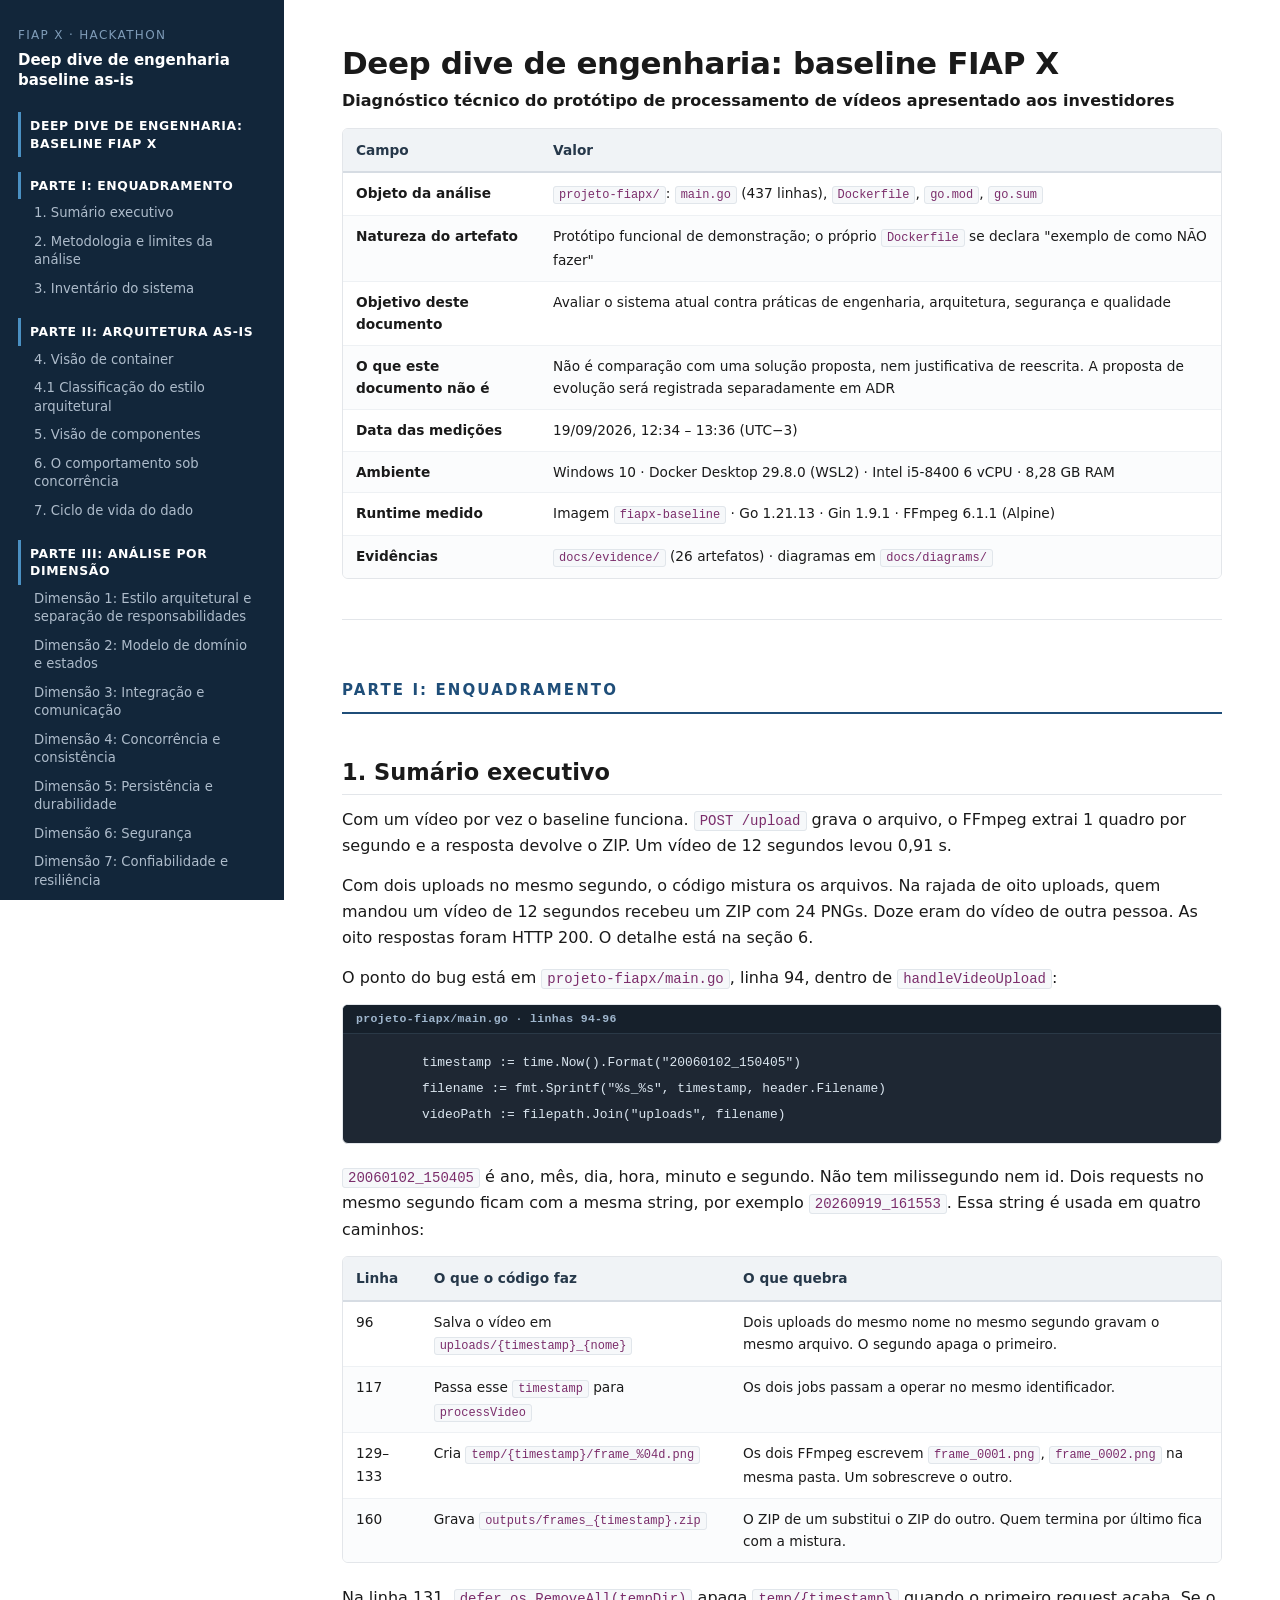
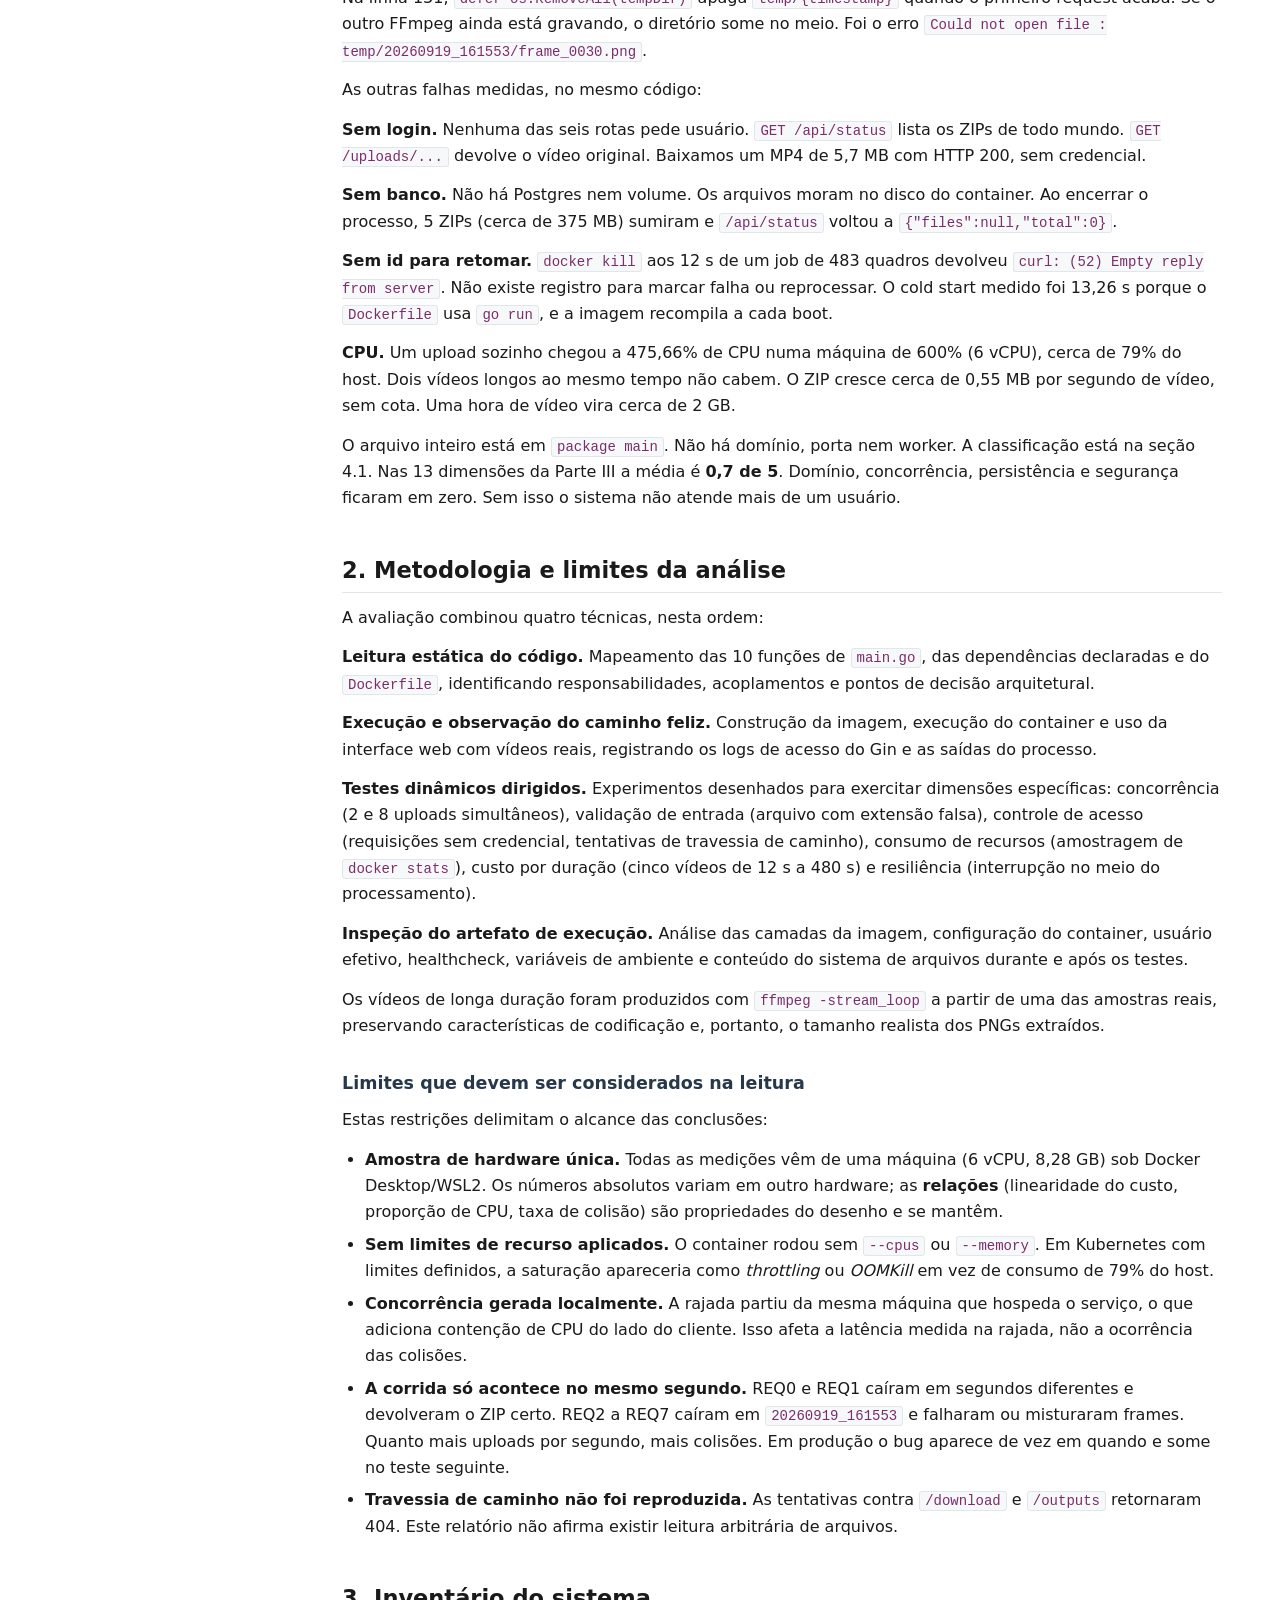
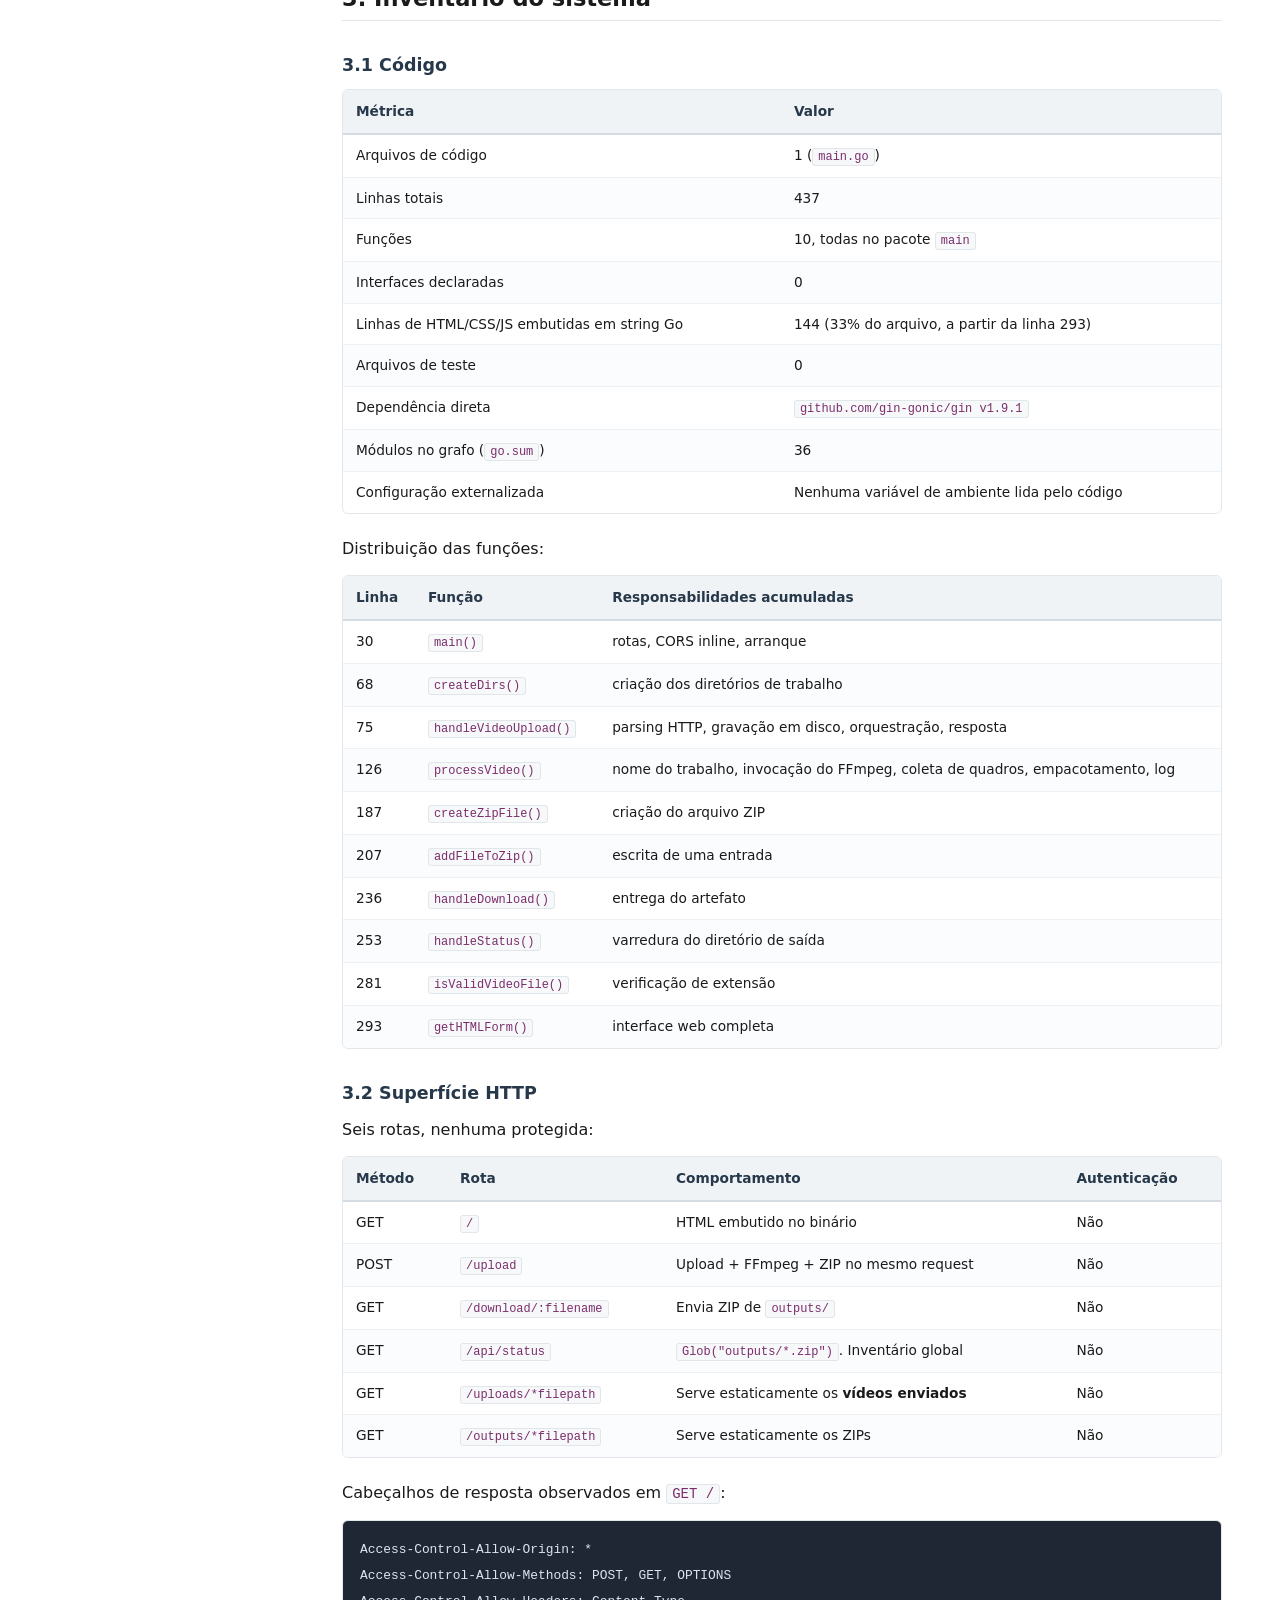
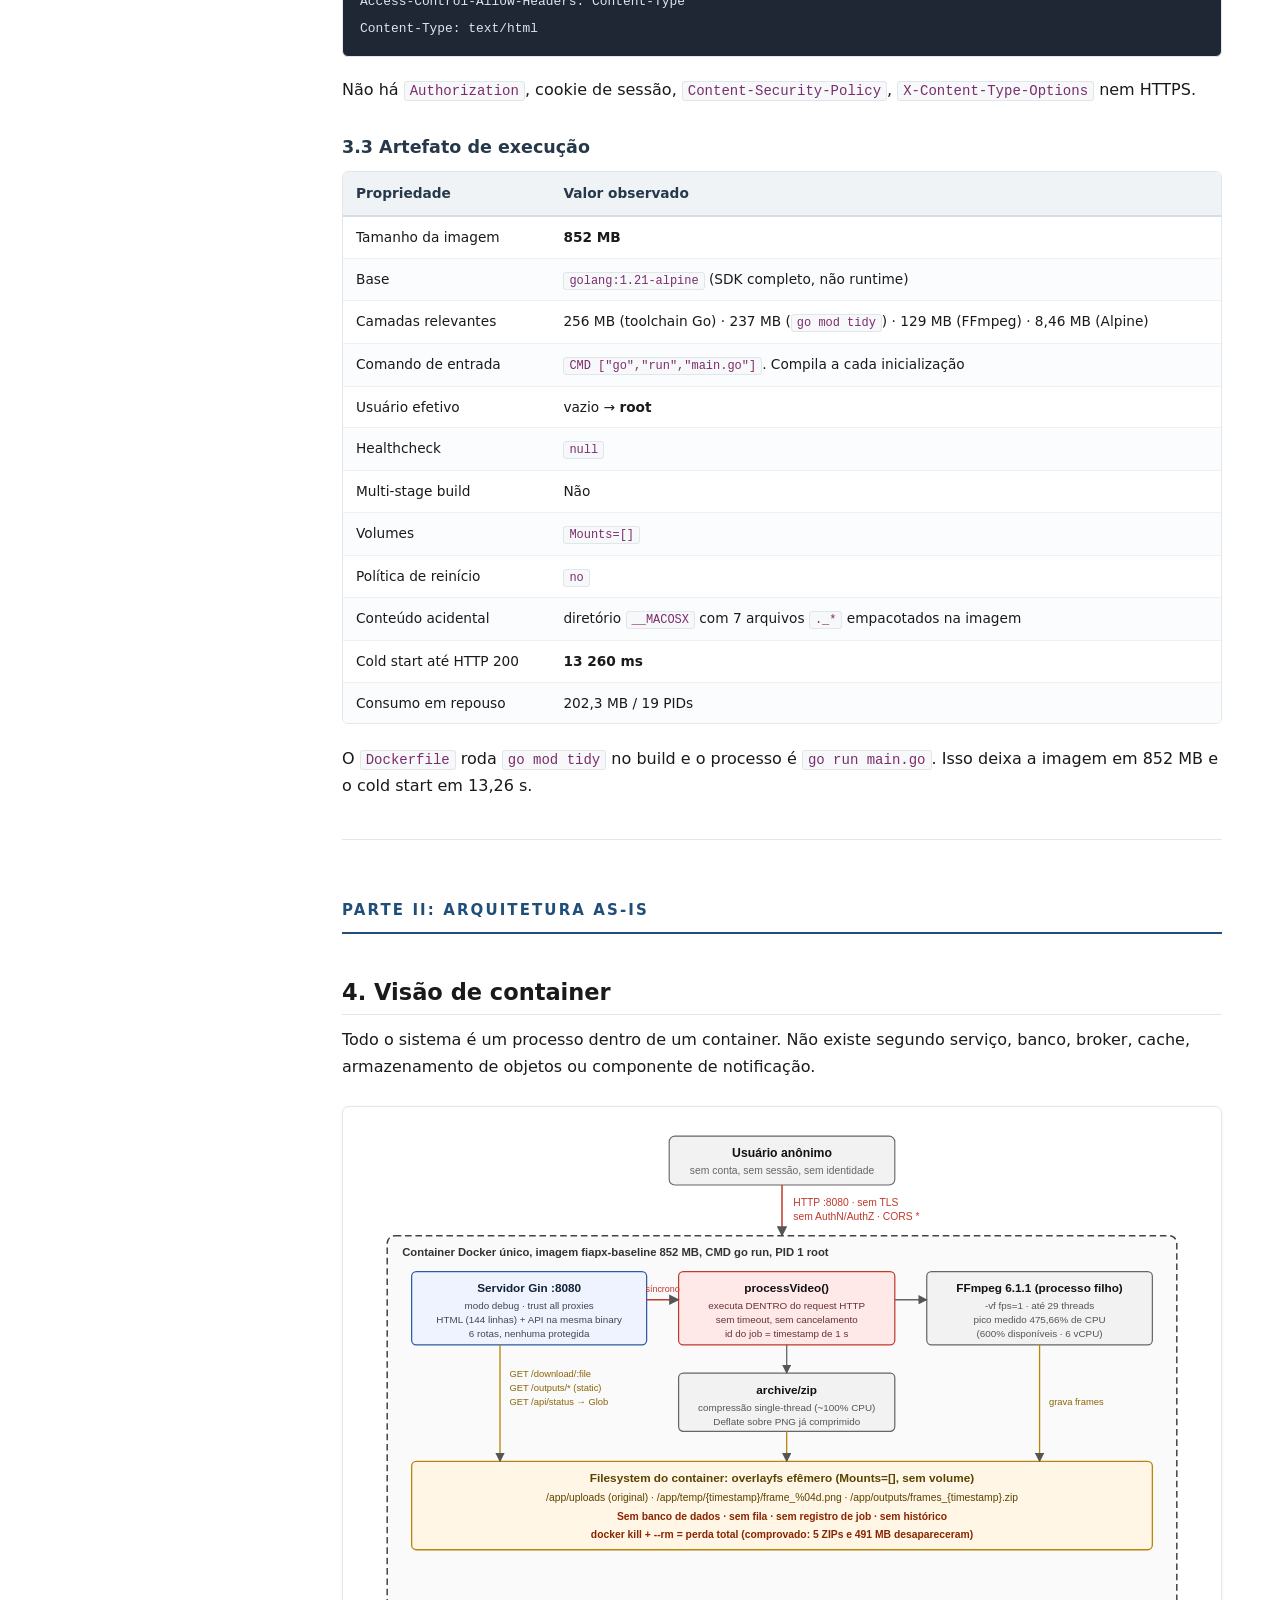
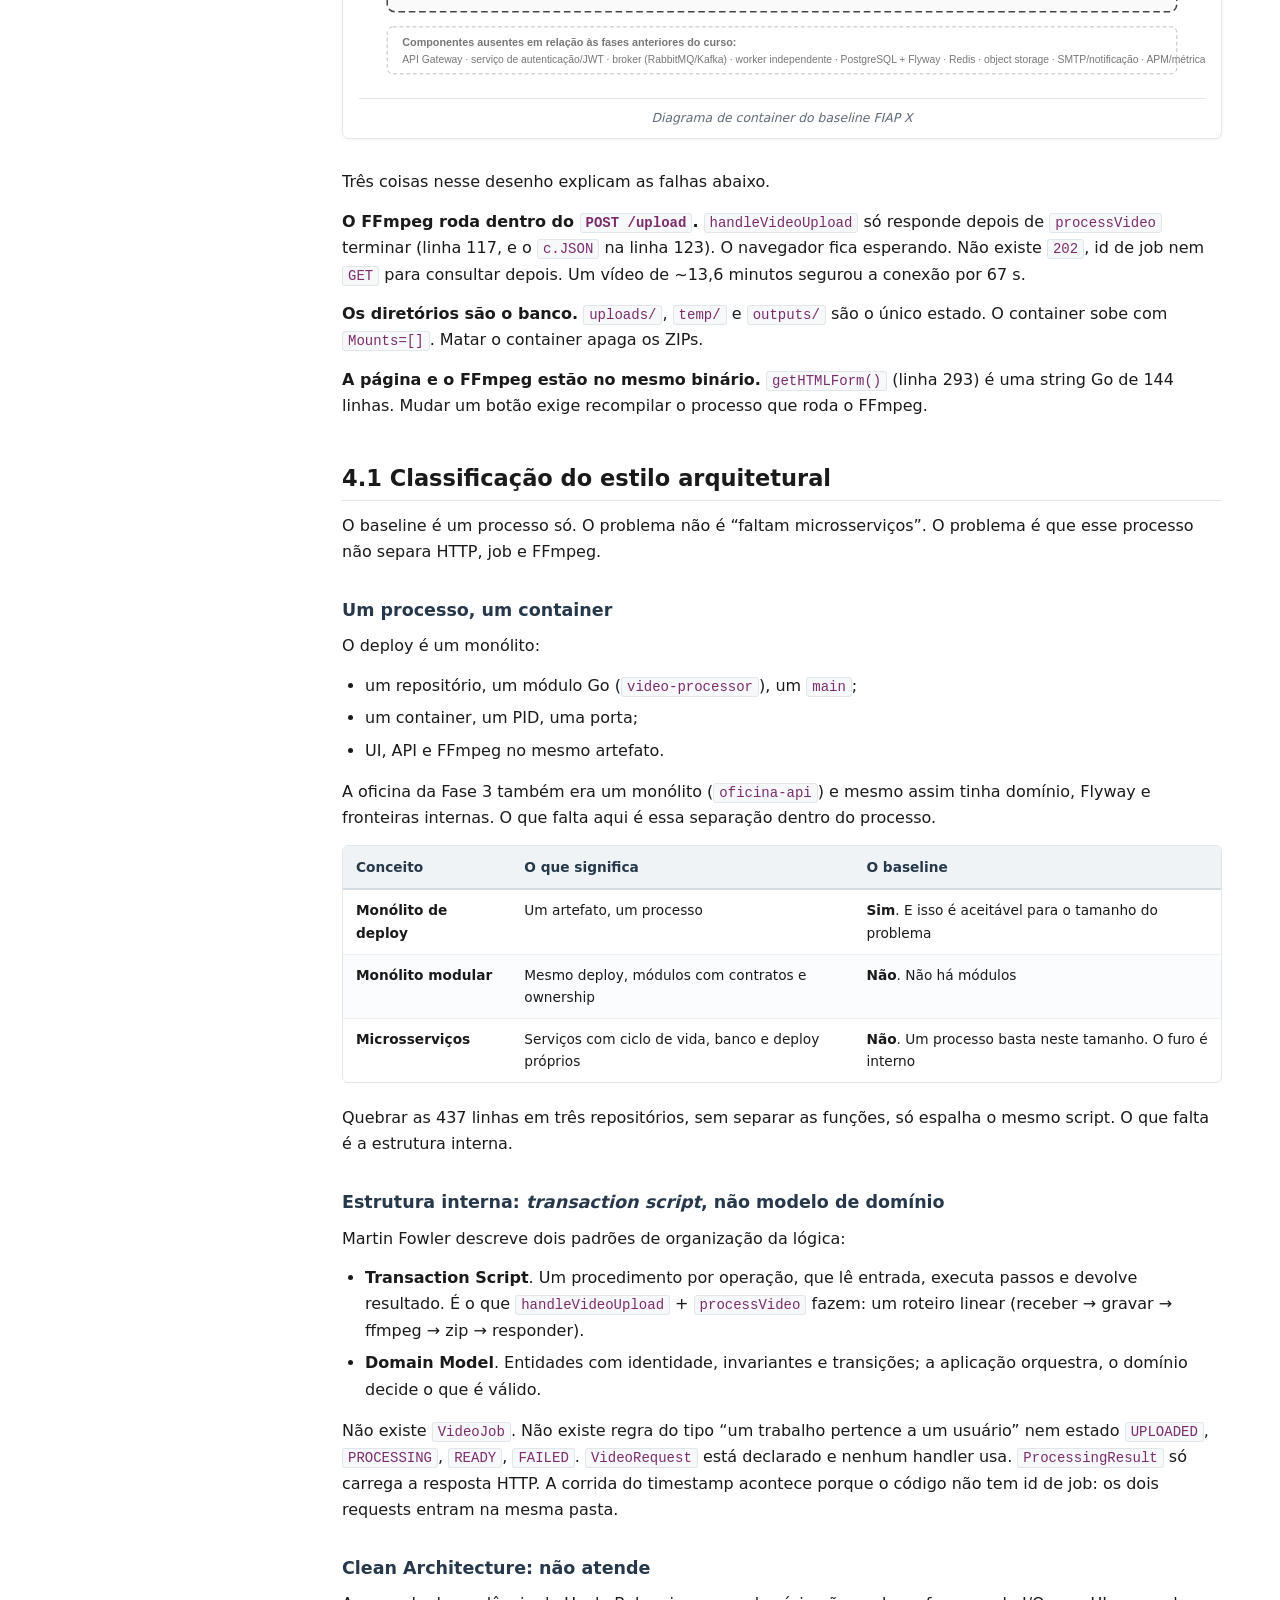
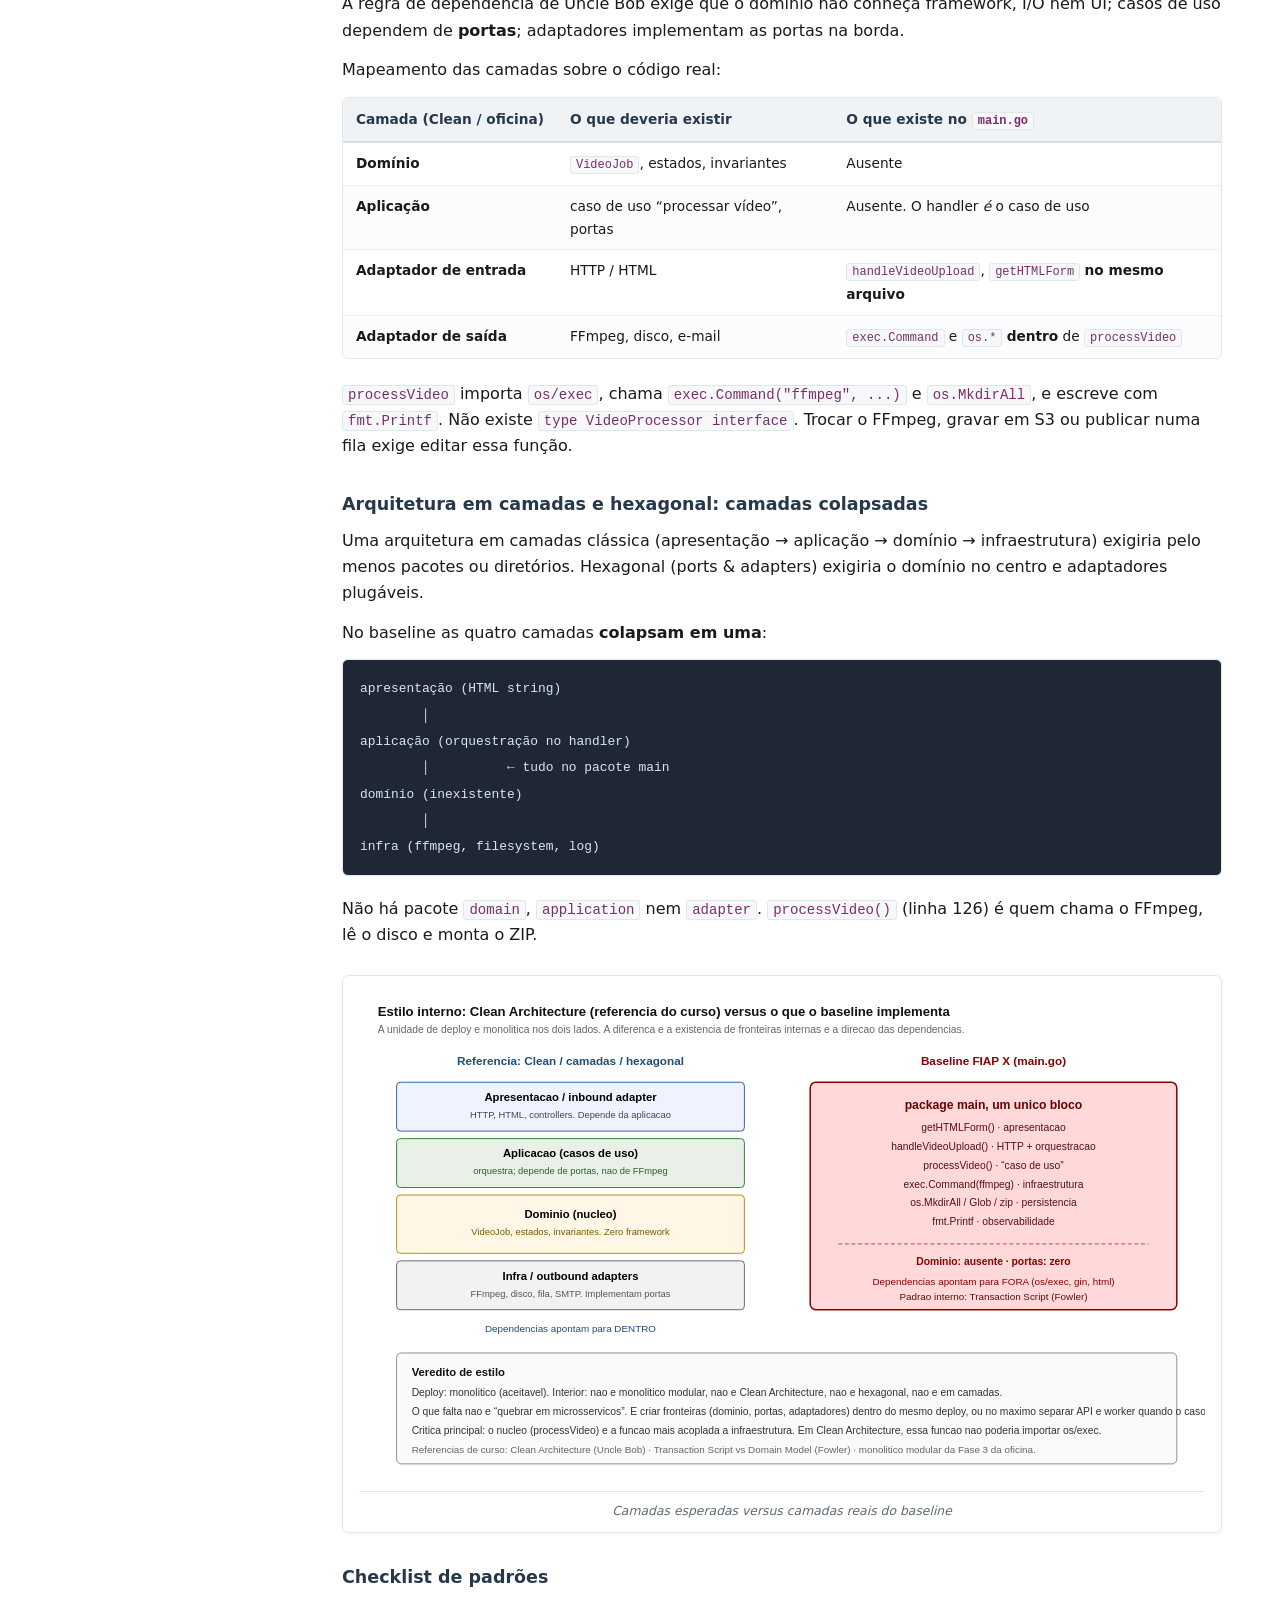
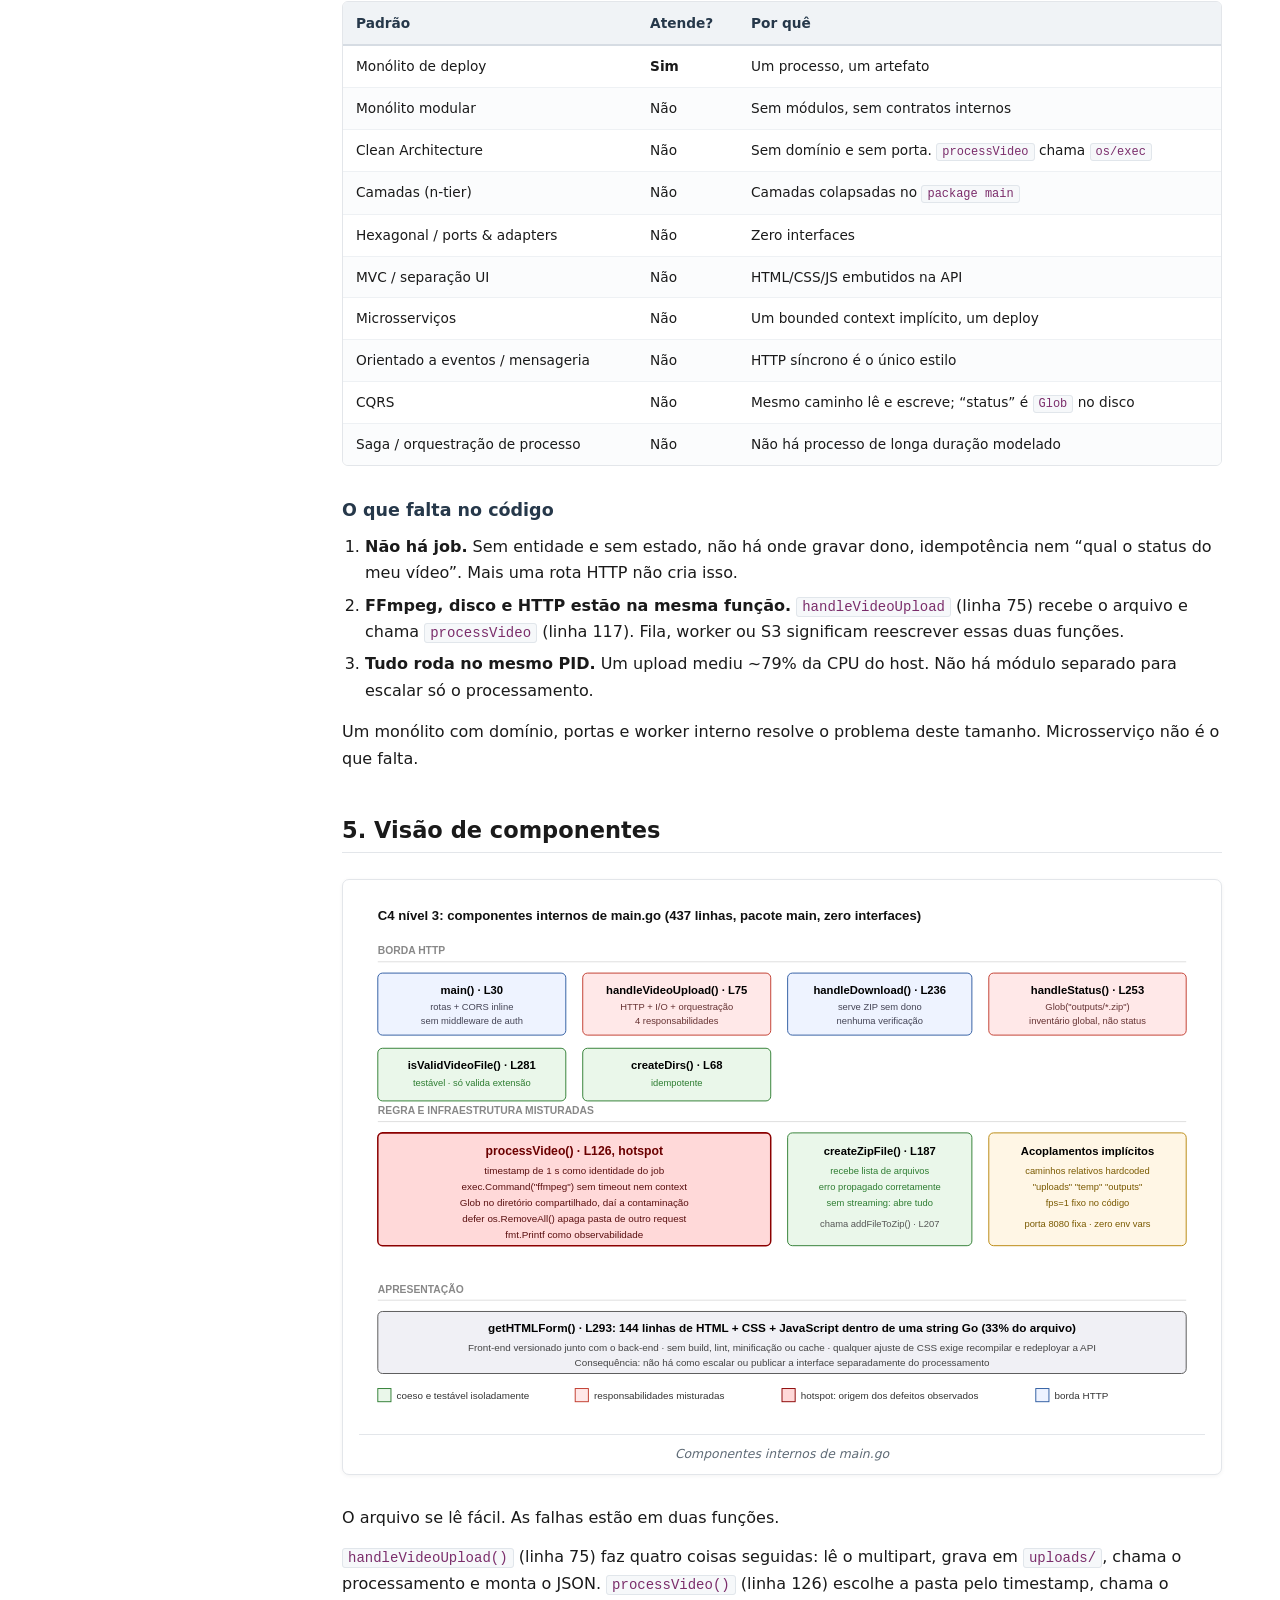
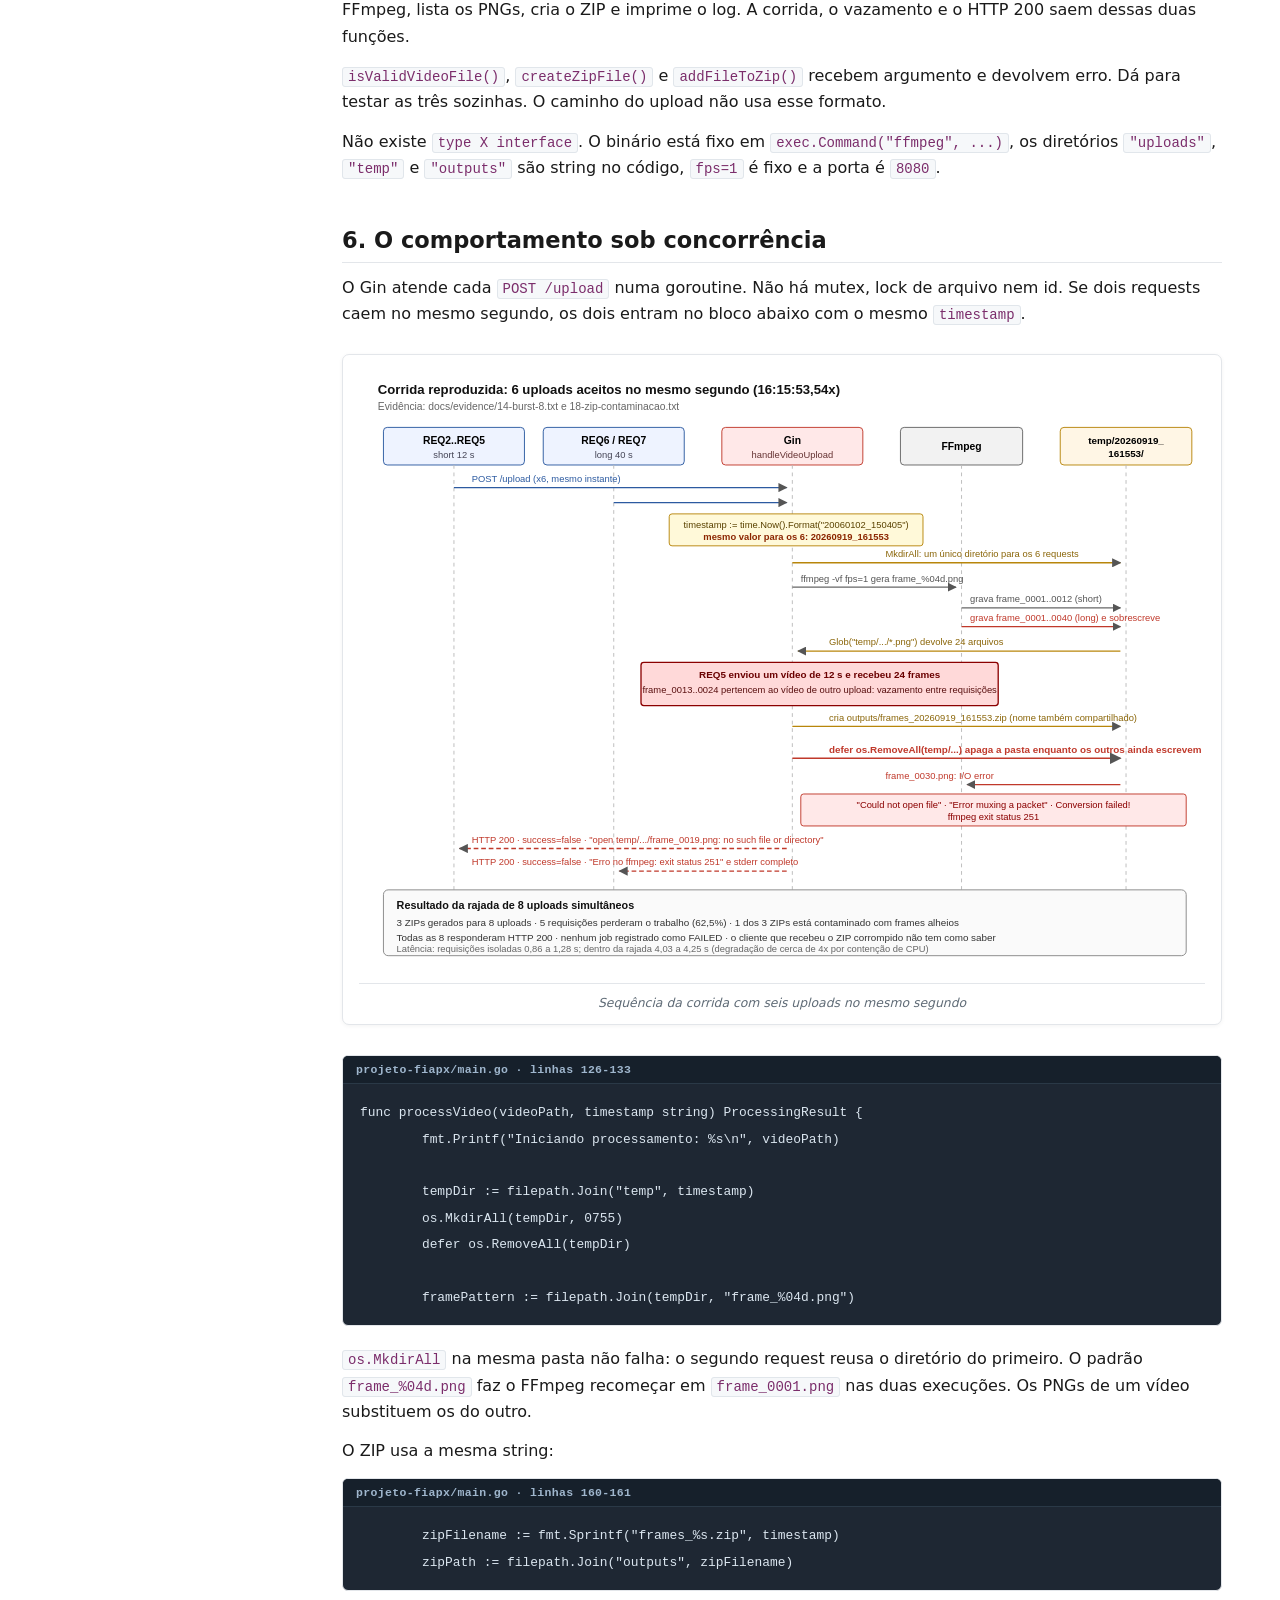
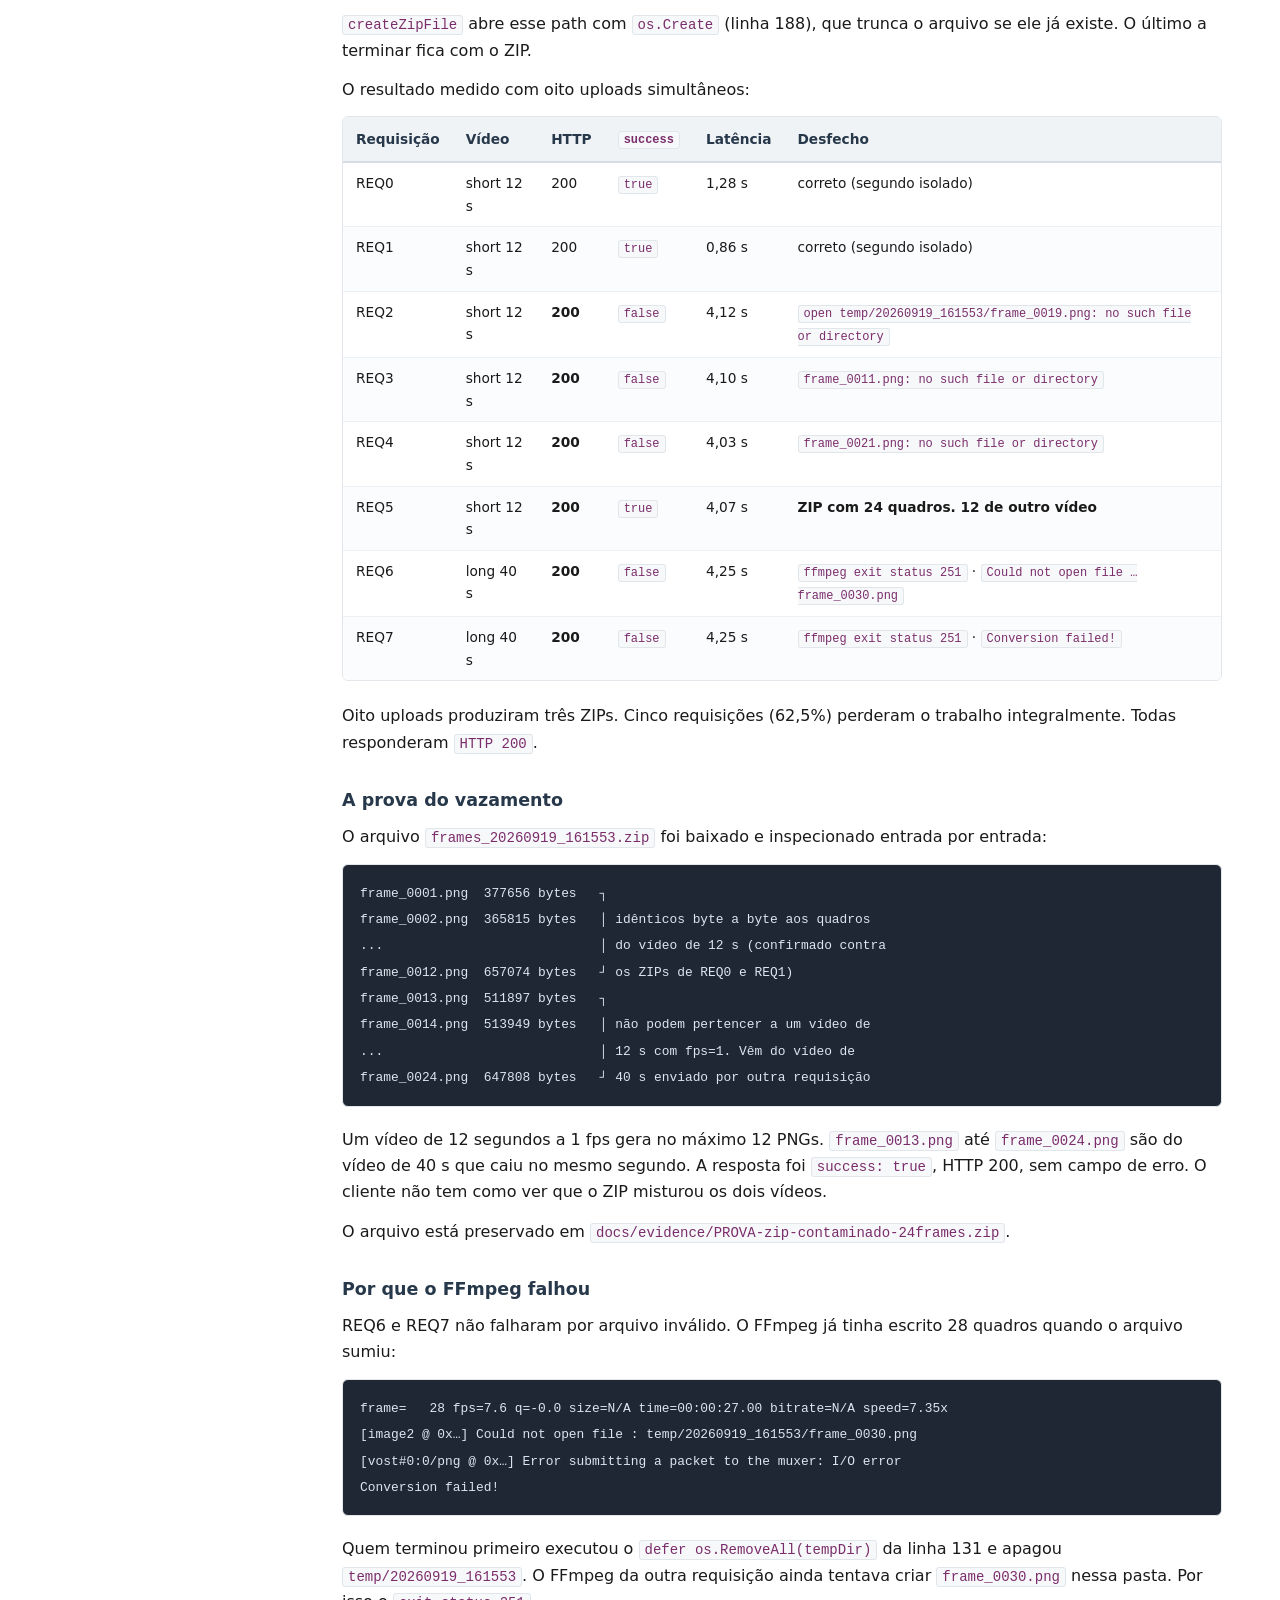
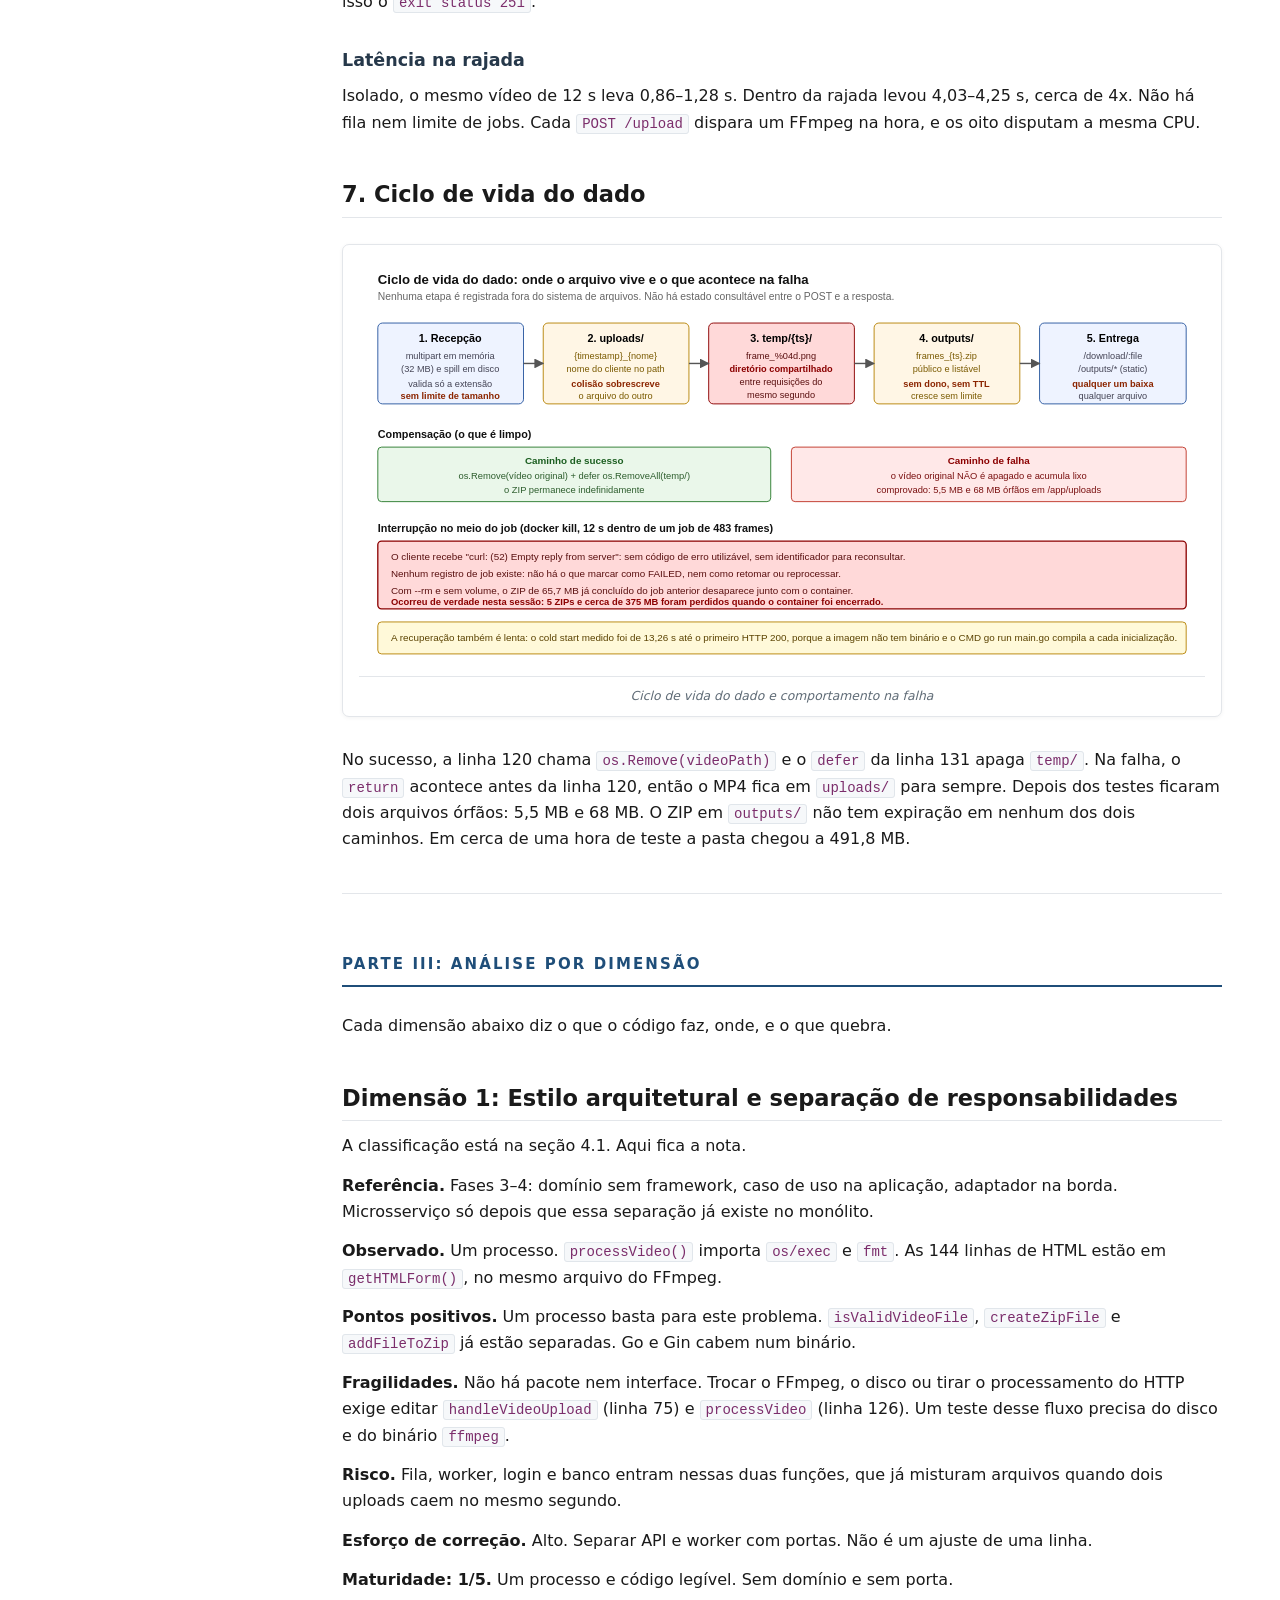
==== commit 9c6c302a: "Decouple frame extraction and storage so a job can use FFmpeg or GStreamer and disk or S3. The uploa" ====
--- a/docs/RELATORIO_BASELINE_ARQUITETURA.html
+++ b/docs/RELATORIO_BASELINE_ARQUITETURA.html
@@ -71,42 +71,42 @@
 <nav>
 <div class="brand">FIAP X &middot; Hackathon</div>
 <div class="brandsub">Deep dive de engenharia<br/>baseline as-is</div>
-<a class="toc-part" href="#deep-dive-de-engenharia-baseline-fiap-x">Deep dive de engenharia — baseline FIAP X</a>
-<a class="toc-part" href="#parte-i-enquadramento">Parte I — Enquadramento</a>
+<a class="toc-part" href="#deep-dive-de-engenharia-baseline-fiap-x">Deep dive de engenharia: baseline FIAP X</a>
+<a class="toc-part" href="#parte-i-enquadramento">Parte I: Enquadramento</a>
 <a class="toc-sec" href="#1-sumario-executivo">1. Sumário executivo</a>
 <a class="toc-sec" href="#2-metodologia-e-limites-da-analise">2. Metodologia e limites da análise</a>
 <a class="toc-sec" href="#3-inventario-do-sistema">3. Inventário do sistema</a>
-<a class="toc-part" href="#parte-ii-arquitetura-as-is">Parte II — Arquitetura as-is</a>
+<a class="toc-part" href="#parte-ii-arquitetura-as-is">Parte II: Arquitetura as-is</a>
 <a class="toc-sec" href="#4-visao-de-container">4. Visão de container</a>
 <a class="toc-sec" href="#4-1-classificacao-do-estilo-arquitetural">4.1 Classificação do estilo arquitetural</a>
 <a class="toc-sec" href="#5-visao-de-componentes">5. Visão de componentes</a>
 <a class="toc-sec" href="#6-o-comportamento-sob-concorrencia">6. O comportamento sob concorrência</a>
 <a class="toc-sec" href="#7-ciclo-de-vida-do-dado">7. Ciclo de vida do dado</a>
-<a class="toc-part" href="#parte-iii-analise-por-dimensao">Parte III — Análise por dimensão</a>
-<a class="toc-sec" href="#dimensao-1-estilo-arquitetural-e-separacao-de-responsabilidades">Dimensão 1 — Estilo arquitetural e separação de responsabilidades</a>
-<a class="toc-sec" href="#dimensao-2-modelo-de-dominio-e-estados">Dimensão 2 — Modelo de domínio e estados</a>
-<a class="toc-sec" href="#dimensao-3-integracao-e-comunicacao">Dimensão 3 — Integração e comunicação</a>
-<a class="toc-sec" href="#dimensao-4-concorrencia-e-consistencia">Dimensão 4 — Concorrência e consistência</a>
-<a class="toc-sec" href="#dimensao-5-persistencia-e-durabilidade">Dimensão 5 — Persistência e durabilidade</a>
-<a class="toc-sec" href="#dimensao-6-seguranca">Dimensão 6 — Segurança</a>
-<a class="toc-sec" href="#dimensao-7-confiabilidade-e-resiliencia">Dimensão 7 — Confiabilidade e resiliência</a>
-<a class="toc-sec" href="#dimensao-8-performance-e-escalabilidade">Dimensão 8 — Performance e escalabilidade</a>
-<a class="toc-sec" href="#dimensao-9-observabilidade">Dimensão 9 — Observabilidade</a>
-<a class="toc-sec" href="#dimensao-10-testabilidade-e-qualidade">Dimensão 10 — Testabilidade e qualidade</a>
-<a class="toc-sec" href="#dimensao-11-engenharia-de-entrega">Dimensão 11 — Engenharia de entrega</a>
-<a class="toc-sec" href="#dimensao-12-contrato-de-api">Dimensão 12 — Contrato de API</a>
-<a class="toc-sec" href="#dimensao-13-manutenibilidade-e-evolutividade">Dimensão 13 — Manutenibilidade e evolutividade</a>
-<a class="toc-part" href="#parte-iv-consolidacao">Parte IV — Consolidação</a>
-<a class="toc-sec" href="#14-pontos-fortes-do-baseline">14. Pontos fortes do baseline</a>
+<a class="toc-part" href="#parte-iii-analise-por-dimensao">Parte III: Análise por dimensão</a>
+<a class="toc-sec" href="#dimensao-1-estilo-arquitetural-e-separacao-de-responsabilidades">Dimensão 1: Estilo arquitetural e separação de responsabilidades</a>
+<a class="toc-sec" href="#dimensao-2-modelo-de-dominio-e-estados">Dimensão 2: Modelo de domínio e estados</a>
+<a class="toc-sec" href="#dimensao-3-integracao-e-comunicacao">Dimensão 3: Integração e comunicação</a>
+<a class="toc-sec" href="#dimensao-4-concorrencia-e-consistencia">Dimensão 4: Concorrência e consistência</a>
+<a class="toc-sec" href="#dimensao-5-persistencia-e-durabilidade">Dimensão 5: Persistência e durabilidade</a>
+<a class="toc-sec" href="#dimensao-6-seguranca">Dimensão 6: Segurança</a>
+<a class="toc-sec" href="#dimensao-7-confiabilidade-e-resiliencia">Dimensão 7: Confiabilidade e resiliência</a>
+<a class="toc-sec" href="#dimensao-8-performance-e-escalabilidade">Dimensão 8: Performance e escalabilidade</a>
+<a class="toc-sec" href="#dimensao-9-observabilidade">Dimensão 9: Observabilidade</a>
+<a class="toc-sec" href="#dimensao-10-testabilidade-e-qualidade">Dimensão 10: Testabilidade e qualidade</a>
+<a class="toc-sec" href="#dimensao-11-engenharia-de-entrega">Dimensão 11: Engenharia de entrega</a>
+<a class="toc-sec" href="#dimensao-12-contrato-de-api">Dimensão 12: Contrato de API</a>
+<a class="toc-sec" href="#dimensao-13-manutenibilidade-e-evolutividade">Dimensão 13: Manutenibilidade e evolutividade</a>
+<a class="toc-part" href="#parte-iv-consolidacao">Parte IV: Consolidação</a>
+<a class="toc-sec" href="#14-o-que-o-baseline-ja-faz-e-vale-manter">14. O que o baseline já faz e vale manter</a>
 <a class="toc-sec" href="#15-matriz-de-risco">15. Matriz de risco</a>
 <a class="toc-sec" href="#16-maturidade-consolidada">16. Maturidade consolidada</a>
-<a class="toc-sec" href="#17-sintese-do-diagnostico">17. Síntese do diagnóstico</a>
+<a class="toc-sec" href="#17-sintese">17. Síntese</a>
 <a class="toc-sec" href="#18-apendices">18. Apêndices</a>
 <a class="toc-sec" href="#historico-de-revisoes">Histórico de revisões</a>
 
 </nav>
 <main>
-<h1 id="deep-dive-de-engenharia-baseline-fiap-x">Deep dive de engenharia — baseline FIAP X</h1>
+<h1 id="deep-dive-de-engenharia-baseline-fiap-x">Deep dive de engenharia: baseline FIAP X</h1>
 <p><strong>Diagnóstico técnico do protótipo de processamento de vídeos apresentado aos investidores</strong></p>
 <div class="table-wrap"><table><thead><tr>
 <th style="text-align:left">Campo</th>
@@ -114,7 +114,7 @@
 </tr></thead><tbody>
 <tr>
 <td style="text-align:left"><strong>Objeto da análise</strong></td>
-<td style="text-align:left"><code>projeto-fiapx/</code> — <code>main.go</code> (437 linhas), <code>Dockerfile</code>, <code>go.mod</code>, <code>go.sum</code></td>
+<td style="text-align:left"><code>projeto-fiapx/</code>: <code>main.go</code> (437 linhas), <code>Dockerfile</code>, <code>go.mod</code>, <code>go.sum</code></td>
 </tr>
 <tr>
 <td style="text-align:left"><strong>Natureza do artefato</strong></td>
@@ -146,18 +146,48 @@
 </tr>
 </tbody></table></div>
 <hr/>
-<h1 id="parte-i-enquadramento" class="part">Parte I — Enquadramento</h1>
+<h1 id="parte-i-enquadramento" class="part">Parte I: Enquadramento</h1>
 <h2 id="1-sumario-executivo">1. Sumário executivo</h2>
-<p>O baseline entrega <strong>exatamente aquilo para que foi construído</strong>: recebe um arquivo de vídeo por HTTP, extrai um quadro por segundo com FFmpeg, empacota os PNGs em um <code>.zip</code> e devolve o arquivo. Em um cenário de um usuário e um arquivo por vez, o caminho feliz funciona de forma previsível e rápida — 0,91 s para um vídeo de 12 segundos. Como peça de demonstração para uma rodada de investimento, cumpre seu papel.</p>
-<p>O diagnóstico técnico, porém, identifica um problema de natureza diferente de "faltam recursos". Sob concorrência, <strong>o sistema não falha de forma segura: ele corrompe e vaza dados</strong>. Em uma rajada de oito uploads simultâneos, um cliente que enviou um vídeo de 12 segundos recebeu um ZIP com 24 imagens, sendo <strong>12 delas quadros do vídeo de outro usuário</strong> (seção 6 e Dimensão 4). Nenhuma das oito requisições recebeu código de erro HTTP; todas responderam <code>200</code>.</p>
-<p>A causa raiz é uma decisão de projeto isolada e de aparência inofensiva: a identidade do trabalho é um <strong>timestamp com precisão de um segundo</strong>, usado simultaneamente como nome do diretório temporário e do arquivo de saída. Duas requisições no mesmo segundo compartilham área de trabalho, sobrescrevem os quadros uma da outra, e a limpeza (<code>defer os.RemoveAll</code>) de uma apaga o material da outra durante a execução do FFmpeg.</p>
-<p>As demais constatações se organizam em quatro grupos:</p>
-<p><strong>Confidencialidade.</strong> Não existe autenticação em nenhuma das seis rotas. O endpoint <code>/api/status</code> devolve o inventário completo de artefatos de todos os usuários, e tanto os ZIPs quanto <strong>os vídeos originais enviados</strong> são servidos publicamente por rotas estáticas — verificamos o download de um vídeo de terceiros (5,7 MB, <code>video/mp4</code>, HTTP 200, sem credencial).</p>
-<p><strong>Durabilidade.</strong> Não há banco de dados nem volume persistente. O estado do sistema é o conteúdo de três diretórios dentro de um container efêmero. Isso não é teórico: durante esta sessão o container foi encerrado e <strong>5 arquivos ZIP totalizando aproximadamente 375 MB desapareceram</strong>, com o inventário voltando a <code>{"files":null,"total":0}</code>.</p>
-<p><strong>Recuperabilidade.</strong> Interrompendo o container 12 segundos dentro de um trabalho de 483 quadros, o cliente recebeu <code>curl: (52) Empty reply from server</code> — sem código de erro utilizável e sem identificador para reconsultar. Como não existe registro de trabalho, não há o que marcar como falho, retomar ou reprocessar. A recuperação também é lenta: o cold start medido foi de <strong>13,26 s</strong>, porque a imagem não contém binário compilado.</p>
-<p><strong>Capacidade.</strong> Um único upload consome <strong>475,66% de CPU</strong> em uma máquina de 600% (6 vCPU), ou seja, cerca de 79% do host. Não existe folga para processar dois vídeos longos simultaneamente nesta instância, independentemente dos defeitos de concorrência. O volume de saída cresce linearmente a ~0,55 MB por segundo de vídeo, sem cota nem expiração: uma hora de vídeo projeta ~2 GB de ZIP.</p>
-<p>Do ponto de vista de <strong>estilo arquitetural</strong> — eixo central deste diagnóstico — o baseline é um <strong>monólito de processo único</strong> cuja estrutura interna <strong>não</strong> corresponde a monólito modular, Clean Architecture, arquitetura em camadas nem hexagonal. A unidade de deploy é monolítica; o interior é um <em>transaction script</em> (Fowler) em um arquivo. A classificação completa está na seção 4.1.</p>
-<p>Avaliado em 13 dimensões de engenharia (Parte III), o conjunto pontua <strong>0,7 de 5</strong> em média, com quatro dimensões em zero: modelo de domínio, concorrência, persistência e segurança. A distinção relevante para as próximas decisões é que essas quatro não são lacunas de refinamento — são pré-condições para qualquer operação multiusuário.</p>
+<p>Com um vídeo por vez o baseline funciona. <code>POST /upload</code> grava o arquivo, o FFmpeg extrai 1 quadro por segundo e a resposta devolve o ZIP. Um vídeo de 12 segundos levou 0,91 s.</p>
+<p>Com dois uploads no mesmo segundo, o código mistura os arquivos. Na rajada de oito uploads, quem mandou um vídeo de 12 segundos recebeu um ZIP com 24 PNGs. Doze eram do vídeo de outra pessoa. As oito respostas foram HTTP 200. O detalhe está na seção 6.</p>
+<p>O ponto do bug está em <code>projeto-fiapx/main.go</code>, linha 94, dentro de <code>handleVideoUpload</code>:</p>
+<div class="code-block"><div class="code-ref">projeto-fiapx/main.go &middot; linhas 94-96</div><pre><code>	timestamp := time.Now().Format("20060102_150405")
+	filename := fmt.Sprintf("%s_%s", timestamp, header.Filename)
+	videoPath := filepath.Join("uploads", filename)</code></pre></div>
+<p><code>20060102_150405</code> é ano, mês, dia, hora, minuto e segundo. Não tem milissegundo nem id. Dois requests no mesmo segundo ficam com a mesma string, por exemplo <code>20260919_161553</code>. Essa string é usada em quatro caminhos:</p>
+<div class="table-wrap"><table><thead><tr>
+<th style="text-align:left">Linha</th>
+<th style="text-align:left">O que o código faz</th>
+<th style="text-align:left">O que quebra</th>
+</tr></thead><tbody>
+<tr>
+<td style="text-align:left">96</td>
+<td style="text-align:left">Salva o vídeo em <code>uploads/{timestamp}_{nome}</code></td>
+<td style="text-align:left">Dois uploads do mesmo nome no mesmo segundo gravam o mesmo arquivo. O segundo apaga o primeiro.</td>
+</tr>
+<tr>
+<td style="text-align:left">117</td>
+<td style="text-align:left">Passa esse <code>timestamp</code> para <code>processVideo</code></td>
+<td style="text-align:left">Os dois jobs passam a operar no mesmo identificador.</td>
+</tr>
+<tr>
+<td style="text-align:left">129–133</td>
+<td style="text-align:left">Cria <code>temp/{timestamp}/frame_%04d.png</code></td>
+<td style="text-align:left">Os dois FFmpeg escrevem <code>frame_0001.png</code>, <code>frame_0002.png</code> na mesma pasta. Um sobrescreve o outro.</td>
+</tr>
+<tr>
+<td style="text-align:left">160</td>
+<td style="text-align:left">Grava <code>outputs/frames_{timestamp}.zip</code></td>
+<td style="text-align:left">O ZIP de um substitui o ZIP do outro. Quem termina por último fica com a mistura.</td>
+</tr>
+</tbody></table></div>
+<p>Na linha 131, <code>defer os.RemoveAll(tempDir)</code> apaga <code>temp/{timestamp}</code> quando o primeiro request acaba. Se o outro FFmpeg ainda está gravando, o diretório some no meio. Foi o erro <code>Could not open file : temp/20260919_161553/frame_0030.png</code>.</p>
+<p>As outras falhas medidas, no mesmo código:</p>
+<p><strong>Sem login.</strong> Nenhuma das seis rotas pede usuário. <code>GET /api/status</code> lista os ZIPs de todo mundo. <code>GET /uploads/...</code> devolve o vídeo original. Baixamos um MP4 de 5,7 MB com HTTP 200, sem credencial.</p>
+<p><strong>Sem banco.</strong> Não há Postgres nem volume. Os arquivos moram no disco do container. Ao encerrar o processo, 5 ZIPs (cerca de 375 MB) sumiram e <code>/api/status</code> voltou a <code>{"files":null,"total":0}</code>.</p>
+<p><strong>Sem id para retomar.</strong> <code>docker kill</code> aos 12 s de um job de 483 quadros devolveu <code>curl: (52) Empty reply from server</code>. Não existe registro para marcar falha ou reprocessar. O cold start medido foi 13,26 s porque o <code>Dockerfile</code> usa <code>go run</code>, e a imagem recompila a cada boot.</p>
+<p><strong>CPU.</strong> Um upload sozinho chegou a 475,66% de CPU numa máquina de 600% (6 vCPU), cerca de 79% do host. Dois vídeos longos ao mesmo tempo não cabem. O ZIP cresce cerca de 0,55 MB por segundo de vídeo, sem cota. Uma hora de vídeo vira cerca de 2 GB.</p>
+<p>O arquivo inteiro está em <code>package main</code>. Não há domínio, porta nem worker. A classificação está na seção 4.1. Nas 13 dimensões da Parte III a média é <strong>0,7 de 5</strong>. Domínio, concorrência, persistência e segurança ficaram em zero. Sem isso o sistema não atende mais de um usuário.</p>
 <h2 id="2-metodologia-e-limites-da-analise">2. Metodologia e limites da análise</h2>
 <p>A avaliação combinou quatro técnicas, nesta ordem:</p>
 <p><strong>Leitura estática do código.</strong> Mapeamento das 10 funções de <code>main.go</code>, das dependências declaradas e do <code>Dockerfile</code>, identificando responsabilidades, acoplamentos e pontos de decisão arquitetural.</p>
@@ -171,7 +201,7 @@
 <li><strong>Amostra de hardware única.</strong> Todas as medições vêm de uma máquina (6 vCPU, 8,28 GB) sob Docker Desktop/WSL2. Os números absolutos variam em outro hardware; as <strong>relações</strong> (linearidade do custo, proporção de CPU, taxa de colisão) são propriedades do desenho e se mantêm.</li>
 <li><strong>Sem limites de recurso aplicados.</strong> O container rodou sem <code>--cpus</code> ou <code>--memory</code>. Em Kubernetes com limites definidos, a saturação apareceria como <em>throttling</em> ou <em>OOMKill</em> em vez de consumo de 79% do host.</li>
 <li><strong>Concorrência gerada localmente.</strong> A rajada partiu da mesma máquina que hospeda o serviço, o que adiciona contenção de CPU do lado do cliente. Isso afeta a latência medida na rajada, não a ocorrência das colisões.</li>
-<li><strong>A corrida depende de coincidência temporal.</strong> Requisições que caem em segundos distintos não colidem. As duas requisições iniciais da rajada, separadas pelo custo de inicialização dos processos de teste, concluíram normalmente. O defeito é probabilístico e cresce com a taxa de chegada — o que o torna mais perigoso, não menos: em produção ele se manifesta de forma intermitente e difícil de reproduzir.</li>
+<li><strong>A corrida só acontece no mesmo segundo.</strong> REQ0 e REQ1 caíram em segundos diferentes e devolveram o ZIP certo. REQ2 a REQ7 caíram em <code>20260919_161553</code> e falharam ou misturaram frames. Quanto mais uploads por segundo, mais colisões. Em produção o bug aparece de vez em quando e some no teste seguinte.</li>
 <li><strong>Travessia de caminho não foi reproduzida.</strong> As tentativas contra <code>/download</code> e <code>/outputs</code> retornaram 404. Este relatório não afirma existir leitura arbitrária de arquivos.</li>
 </ul>
 <h2 id="3-inventario-do-sistema">3. Inventário do sistema</h2>
@@ -303,7 +333,7 @@
 <tr>
 <td style="text-align:left">GET</td>
 <td style="text-align:left"><code>/api/status</code></td>
-<td style="text-align:left"><code>Glob("outputs/*.zip")</code> — inventário global</td>
+<td style="text-align:left"><code>Glob("outputs/*.zip")</code>. Inventário global</td>
 <td style="text-align:left">Não</td>
 </tr>
 <tr>
@@ -344,7 +374,7 @@
 </tr>
 <tr>
 <td style="text-align:left">Comando de entrada</td>
-<td style="text-align:left"><code>CMD ["go","run","main.go"]</code> — compila a cada inicialização</td>
+<td style="text-align:left"><code>CMD ["go","run","main.go"]</code>. Compila a cada inicialização</td>
 </tr>
 <tr>
 <td style="text-align:left">Usuário efetivo</td>
@@ -379,9 +409,9 @@
 <td style="text-align:left">202,3 MB / 19 PIDs</td>
 </tr>
 </tbody></table></div>
-<p>O <code>go mod tidy</code> executado em tempo de build (em vez de <code>go mod download</code> com cache de camada) e a ausência de binário compilado explicam simultaneamente o tamanho da imagem e a lentidão de inicialização.</p>
+<p>O <code>Dockerfile</code> roda <code>go mod tidy</code> no build e o processo é <code>go run main.go</code>. Isso deixa a imagem em 852 MB e o cold start em 13,26 s.</p>
 <hr/>
-<h1 id="parte-ii-arquitetura-as-is" class="part">Parte II — Arquitetura as-is</h1>
+<h1 id="parte-ii-arquitetura-as-is" class="part">Parte II: Arquitetura as-is</h1>
 <h2 id="4-visao-de-container">4. Visão de container</h2>
 <p>Todo o sistema é um processo dentro de um container. Não existe segundo serviço, banco, broker, cache, armazenamento de objetos ou componente de notificação.</p>
 <figure class="diagram"><svg width="100%" xmlns="http://www.w3.org/2000/svg" viewBox="0 0 900 600" font-family="Segoe UI, Calibri, Arial, sans-serif">
@@ -396,7 +426,7 @@
   <text x="462" y="103" font-size="11" fill="#c0392b">sem AuthN/AuthZ · CORS *</text>
 
   <rect x="30" y="120" width="840" height="400" rx="8" fill="#fafafa" stroke="#444" stroke-width="1.6" stroke-dasharray="7 4"/>
-  <text x="46" y="142" font-size="12" font-weight="700" fill="#333">Container Docker único — imagem fiapx-baseline 852 MB — CMD ["go","run","main.go"] — PID 1 root</text>
+  <text x="46" y="142" font-size="12" font-weight="700" fill="#333">Container Docker único, imagem fiapx-baseline 852 MB, CMD go run, PID 1 root</text>
 
   <rect x="56" y="158" width="250" height="78" rx="5" fill="#eef3ff" stroke="#2c5aa0" stroke-width="1.3"/>
   <text x="181" y="180" font-size="12.5" font-weight="600" text-anchor="middle" fill="#123">Servidor Gin :8080</text>
@@ -422,7 +452,7 @@
   <text x="455" y="321" font-size="10.5" text-anchor="middle" fill="#555">Deflate sobre PNG já comprimido</text>
 
   <rect x="56" y="360" width="788" height="94" rx="5" fill="#fff6e5" stroke="#b8860b" stroke-width="1.4"/>
-  <text x="450" y="382" font-size="12.5" font-weight="700" text-anchor="middle" fill="#5a4200">Filesystem do container — overlayfs efêmero (Mounts=[], sem volume)</text>
+  <text x="450" y="382" font-size="12.5" font-weight="700" text-anchor="middle" fill="#5a4200">Filesystem do container: overlayfs efêmero (Mounts=[], sem volume)</text>
   <text x="450" y="402" font-size="11" text-anchor="middle" fill="#5a4200">/app/uploads (original) · /app/temp/{timestamp}/frame_%04d.png · /app/outputs/frames_{timestamp}.zip</text>
   <text x="450" y="422" font-size="11" font-weight="600" text-anchor="middle" fill="#8b2500">Sem banco de dados · sem fila · sem registro de job · sem histórico</text>
   <text x="450" y="441" font-size="11" font-weight="600" text-anchor="middle" fill="#8b2500">docker kill + --rm = perda total (comprovado: 5 ZIPs e 491 MB desapareceram)</text>
@@ -449,20 +479,20 @@
     </marker>
   </defs>
 </svg><figcaption>Diagrama de container do baseline FIAP X</figcaption></figure>
-<p>Três características desse desenho determinam quase todas as constatações posteriores:</p>
-<p><strong>O FFmpeg roda dentro do request HTTP.</strong> A conexão TCP do cliente é, na prática, o mecanismo de orquestração. Quem espera é o navegador. Não há resposta <code>202 Accepted</code>, identificador de trabalho ou consulta posterior.</p>
-<p><strong>O sistema de arquivos é o banco de dados.</strong> Estado, resultado e histórico são o conteúdo de <code>uploads/</code>, <code>temp/</code> e <code>outputs/</code>. Como não há volume, o ciclo de vida do dado está atado ao ciclo de vida do container.</p>
-<p><strong>Interface e processamento compartilham o mesmo deploy.</strong> As 144 linhas de HTML/CSS/JS moram na mesma binary que executa o FFmpeg. Não é possível escalar, publicar ou proteger uma parte sem a outra.</p>
+<p>Três coisas nesse desenho explicam as falhas abaixo.</p>
+<p><strong>O FFmpeg roda dentro do <code>POST /upload</code>.</strong> <code>handleVideoUpload</code> só responde depois de <code>processVideo</code> terminar (linha 117, e o <code>c.JSON</code> na linha 123). O navegador fica esperando. Não existe <code>202</code>, id de job nem <code>GET</code> para consultar depois. Um vídeo de ~13,6 minutos segurou a conexão por 67 s.</p>
+<p><strong>Os diretórios são o banco.</strong> <code>uploads/</code>, <code>temp/</code> e <code>outputs/</code> são o único estado. O container sobe com <code>Mounts=[]</code>. Matar o container apaga os ZIPs.</p>
+<p><strong>A página e o FFmpeg estão no mesmo binário.</strong> <code>getHTMLForm()</code> (linha 293) é uma string Go de 144 linhas. Mudar um botão exige recompilar o processo que roda o FFmpeg.</p>
 <h2 id="4-1-classificacao-do-estilo-arquitetural">4.1 Classificação do estilo arquitetural</h2>
-<p>Esta seção responde à pergunta que o restante do diagnóstico pressupõe: <strong>qual padrão o baseline implementa, e contra quais padrões do curso ele deve ser julgado?</strong> Sem essa classificação, é fácil tratar o sistema como “um monólito incompleto” ou como “falta de microsserviços”. Nenhuma das duas leituras é precisa.</p>
-<h3 id="unidade-de-deploy-monolito-e-isso-sozinho-nao-e-um-defeito">Unidade de deploy: monólito — e isso, sozinho, não é um defeito</h3>
-<p>Pelo critério de <strong>deploy e processo</strong>, o baseline é um monólito clássico:</p>
+<p>O baseline é um processo só. O problema não é “faltam microsserviços”. O problema é que esse processo não separa HTTP, job e FFmpeg.</p>
+<h3 id="um-processo-um-container">Um processo, um container</h3>
+<p>O deploy é um monólito:</p>
 <ul>
 <li>um repositório, um módulo Go (<code>video-processor</code>), um <code>main</code>;</li>
 <li>um container, um PID, uma porta;</li>
-<li>UI, API e processamento no mesmo artefato.</li>
+<li>UI, API e FFmpeg no mesmo artefato.</li>
 </ul>
-<p>Monólito <strong>não é, por si, um anti-padrão</strong>. A oficina da Fase 3 também era um monólito (<code>oficina-api</code>) e ainda assim aplicava Clean Architecture, Flyway, eventos de domínio e fronteiras internas. O curso distingue com clareza:</p>
+<p>A oficina da Fase 3 também era um monólito (<code>oficina-api</code>) e mesmo assim tinha domínio, Flyway e fronteiras internas. O que falta aqui é essa separação dentro do processo.</p>
 <div class="table-wrap"><table><thead><tr>
 <th style="text-align:left">Conceito</th>
 <th style="text-align:left">O que significa</th>
@@ -471,28 +501,27 @@
 <tr>
 <td style="text-align:left"><strong>Monólito de deploy</strong></td>
 <td style="text-align:left">Um artefato, um processo</td>
-<td style="text-align:left"><strong>Sim</strong> — e isso é aceitável para o tamanho do problema</td>
+<td style="text-align:left"><strong>Sim</strong>. E isso é aceitável para o tamanho do problema</td>
 </tr>
 <tr>
 <td style="text-align:left"><strong>Monólito modular</strong></td>
 <td style="text-align:left">Mesmo deploy, módulos com contratos e ownership</td>
-<td style="text-align:left"><strong>Não</strong> — não há módulos</td>
+<td style="text-align:left"><strong>Não</strong>. Não há módulos</td>
 </tr>
 <tr>
 <td style="text-align:left"><strong>Microsserviços</strong></td>
 <td style="text-align:left">Serviços com ciclo de vida, banco e deploy próprios</td>
-<td style="text-align:left"><strong>Não</strong> — e a ausência, neste tamanho, não é o problema principal</td>
+<td style="text-align:left"><strong>Não</strong>. Um processo basta neste tamanho. O furo é interno</td>
 </tr>
 </tbody></table></div>
-<p>Criticar o baseline por “não ser microsserviço” seria o erro inverso: fragmentar 437 linhas em três repositórios sem fronteiras internas só espalharia o <em>transaction script</em>. O julgamento correto é sobre <strong>estrutura interna</strong>, não sobre o número de processos.</p>
+<p>Quebrar as 437 linhas em três repositórios, sem separar as funções, só espalha o mesmo script. O que falta é a estrutura interna.</p>
 <h3 id="estrutura-interna-transaction-script-nao-modelo-de-dominio">Estrutura interna: <em>transaction script</em>, não modelo de domínio</h3>
 <p>Martin Fowler descreve dois padrões de organização da lógica:</p>
 <ul>
-<li><strong>Transaction Script</strong> — um procedimento por operação, que lê entrada, executa passos e devolve resultado. É o que <code>handleVideoUpload</code> + <code>processVideo</code> fazem: um roteiro linear (receber → gravar → ffmpeg → zip → responder).</li>
-<li><strong>Domain Model</strong> — entidades com identidade, invariantes e transições; a aplicação orquestra, o domínio decide o que é válido.</li>
+<li><strong>Transaction Script</strong>. Um procedimento por operação, que lê entrada, executa passos e devolve resultado. É o que <code>handleVideoUpload</code> + <code>processVideo</code> fazem: um roteiro linear (receber → gravar → ffmpeg → zip → responder).</li>
+<li><strong>Domain Model</strong>. Entidades com identidade, invariantes e transições; a aplicação orquestra, o domínio decide o que é válido.</li>
 </ul>
-<p>O baseline é <strong>Transaction Script puro</strong>. Não há agregado <code>VideoJob</code>, não há invariante (“um trabalho pertence a um usuário”), não há transição de estado. <code>VideoRequest</code> e <code>ProcessingResult</code> são DTOs de transporte; o primeiro sequer é usado. Isso explica por que a corrida de timestamp não viola “regra de domínio”: <strong>não existe regra de domínio para violar</strong>. O procedimento simplesmente compartilha um diretório.</p>
-<p>Para um protótipo de um clique, Transaction Script é o padrão <strong>correto e honesto</strong>. O diagnóstico é que o mesmo padrão foi levado a um contexto (concorrência, multi-tenant implícito, persistência de resultado) no qual ele deixa de ser suficiente.</p>
+<p>Não existe <code>VideoJob</code>. Não existe regra do tipo “um trabalho pertence a um usuário” nem estado <code>UPLOADED</code>, <code>PROCESSING</code>, <code>READY</code>, <code>FAILED</code>. <code>VideoRequest</code> está declarado e nenhum handler usa. <code>ProcessingResult</code> só carrega a resposta HTTP. A corrida do timestamp acontece porque o código não tem id de job: os dois requests entram na mesma pasta.</p>
 <h3 id="clean-architecture-nao-atende">Clean Architecture: não atende</h3>
 <p>A regra de dependência de Uncle Bob exige que o domínio não conheça framework, I/O nem UI; casos de uso dependem de <strong>portas</strong>; adaptadores implementam as portas na borda.</p>
 <p>Mapeamento das camadas sobre o código real:</p>
@@ -509,7 +538,7 @@
 <tr>
 <td style="text-align:left"><strong>Aplicação</strong></td>
 <td style="text-align:left">caso de uso “processar vídeo”, portas</td>
-<td style="text-align:left">Ausente — o handler <em>é</em> o caso de uso</td>
+<td style="text-align:left">Ausente. O handler <em>é</em> o caso de uso</td>
 </tr>
 <tr>
 <td style="text-align:left"><strong>Adaptador de entrada</strong></td>
@@ -522,8 +551,7 @@
 <td style="text-align:left"><code>exec.Command</code> e <code>os.*</code> <strong>dentro</strong> de <code>processVideo</code></td>
 </tr>
 </tbody></table></div>
-<p>A dependência aponta <strong>para fora</strong>: a função que deveria ser o caso de uso importa <code>os/exec</code> e escreve <code>fmt.Printf</code>. Não há <code>type VideoProcessor interface</code>. Sem porta, não há como substituir FFmpeg, gravar em S3 ou publicar na fila sem editar o núcleo.</p>
-<p>Conclusão formal: <strong>o baseline não implementa Clean Architecture</strong>, nem uma versão reduzida dela. Implementa um único adaptador que contém tudo.</p>
+<p><code>processVideo</code> importa <code>os/exec</code>, chama <code>exec.Command("ffmpeg", ...)</code> e <code>os.MkdirAll</code>, e escreve com <code>fmt.Printf</code>. Não existe <code>type VideoProcessor interface</code>. Trocar o FFmpeg, gravar em S3 ou publicar numa fila exige editar essa função.</p>
 <h3 id="arquitetura-em-camadas-e-hexagonal-camadas-colapsadas">Arquitetura em camadas e hexagonal: camadas colapsadas</h3>
 <p>Uma arquitetura em camadas clássica (apresentação → aplicação → domínio → infraestrutura) exigiria pelo menos pacotes ou diretórios. Hexagonal (ports &amp; adapters) exigiria o domínio no centro e adaptadores plugáveis.</p>
 <p>No baseline as quatro camadas <strong>colapsam em uma</strong>:</p>
@@ -534,7 +562,7 @@
 domínio (inexistente)
         │
 infra (ffmpeg, filesystem, log)</code></pre></div>
-<p>Não há pacote <code>domain</code>, <code>application</code> ou <code>adapter</code>. Não há injeção de dependência. O “centro” do sistema é <code>processVideo()</code>, que é precisamente a função mais acoplada à infraestrutura.</p>
+<p>Não há pacote <code>domain</code>, <code>application</code> nem <code>adapter</code>. <code>processVideo()</code> (linha 126) é quem chama o FFmpeg, lê o disco e monta o ZIP.</p>
 <figure class="diagram"><svg width="100%" xmlns="http://www.w3.org/2000/svg" viewBox="0 0 900 520" font-family="Segoe UI, Calibri, Arial, sans-serif">
   <rect width="900" height="520" fill="#ffffff"/>
   <text x="20" y="26" font-size="14" font-weight="700" fill="#111">Estilo interno: Clean Architecture (referencia do curso) versus o que o baseline implementa</text>
@@ -546,7 +574,7 @@
   <!-- left onion-ish stacked layers -->
   <rect x="40" y="96" width="370" height="52" rx="4" fill="#eef3ff" stroke="#2c5aa0"/>
   <text x="225" y="116" font-size="12" font-weight="600" text-anchor="middle">Apresentacao / inbound adapter</text>
-  <text x="225" y="134" font-size="10" text-anchor="middle" fill="#445">HTTP, HTML, controllers — depende da aplicacao</text>
+  <text x="225" y="134" font-size="10" text-anchor="middle" fill="#445">HTTP, HTML, controllers. Depende da aplicacao</text>
 
   <rect x="40" y="156" width="370" height="52" rx="4" fill="#e8f0e8" stroke="#2e7d32"/>
   <text x="225" y="176" font-size="12" font-weight="600" text-anchor="middle">Aplicacao (casos de uso)</text>
@@ -554,17 +582,17 @@
 
   <rect x="40" y="216" width="370" height="62" rx="4" fill="#fff6e5" stroke="#b8860b"/>
   <text x="225" y="240" font-size="12" font-weight="600" text-anchor="middle">Dominio (nucleo)</text>
-  <text x="225" y="258" font-size="10" text-anchor="middle" fill="#7a5a00">VideoJob, estados, invariantes — zero framework</text>
+  <text x="225" y="258" font-size="10" text-anchor="middle" fill="#7a5a00">VideoJob, estados, invariantes. Zero framework</text>
 
   <rect x="40" y="286" width="370" height="52" rx="4" fill="#f2f2f2" stroke="#666"/>
   <text x="225" y="306" font-size="12" font-weight="600" text-anchor="middle">Infra / outbound adapters</text>
-  <text x="225" y="324" font-size="10" text-anchor="middle" fill="#555">FFmpeg, disco, fila, SMTP — implementam portas</text>
+  <text x="225" y="324" font-size="10" text-anchor="middle" fill="#555">FFmpeg, disco, fila, SMTP. Implementam portas</text>
 
   <text x="225" y="362" font-size="10.5" text-anchor="middle" fill="#1f4e79">Dependencias apontam para DENTRO</text>
 
   <!-- right: collapsed blob -->
   <rect x="480" y="96" width="390" height="242" rx="6" fill="#ffd9d9" stroke="#8b0000" stroke-width="1.6"/>
-  <text x="675" y="124" font-size="13" font-weight="700" text-anchor="middle" fill="#6b0000">package main — um unico bloco</text>
+  <text x="675" y="124" font-size="13" font-weight="700" text-anchor="middle" fill="#6b0000">package main, um unico bloco</text>
   <text x="675" y="148" font-size="11" text-anchor="middle" fill="#5a1010">getHTMLForm()  ·  apresentacao</text>
   <text x="675" y="168" font-size="11" text-anchor="middle" fill="#5a1010">handleVideoUpload()  ·  HTTP + orquestracao</text>
   <text x="675" y="188" font-size="11" text-anchor="middle" fill="#5a1010">processVideo()  ·  “caso de uso”</text>
@@ -580,11 +608,11 @@
   <rect x="40" y="384" width="830" height="118" rx="5" fill="#fafafa" stroke="#888"/>
   <text x="56" y="408" font-size="12" font-weight="700" fill="#111">Veredito de estilo</text>
   <text x="56" y="430" font-size="11" fill="#333">Deploy: monolitico (aceitavel). Interior: nao e monolitico modular, nao e Clean Architecture, nao e hexagonal, nao e em camadas.</text>
-  <text x="56" y="450" font-size="11" fill="#333">O que falta nao e “quebrar em microsservicos”. E criar fronteiras (dominio, portas, adaptadores) dentro do mesmo deploy — ou, no maximo, separar API e worker quando o caso de uso ja estiver isolado.</text>
+  <text x="56" y="450" font-size="11" fill="#333">O que falta nao e “quebrar em microsservicos”. E criar fronteiras (dominio, portas, adaptadores) dentro do mesmo deploy, ou no maximo separar API e worker quando o caso de uso ja estiver isolado.</text>
   <text x="56" y="470" font-size="11" fill="#333">Critica principal: o nucleo (processVideo) e a funcao mais acoplada a infraestrutura. Em Clean Architecture, essa funcao nao poderia importar os/exec.</text>
   <text x="56" y="490" font-size="10.5" fill="#666">Referencias de curso: Clean Architecture (Uncle Bob) · Transaction Script vs Domain Model (Fowler) · monolitico modular da Fase 3 da oficina.</text>
 </svg><figcaption>Camadas esperadas versus camadas reais do baseline</figcaption></figure>
-<h3 id="o-que-o-baseline-nao-e-para-nao-forcar-o-rotulo-errado">O que o baseline <em>não</em> é — para não forçar o rótulo errado</h3>
+<h3 id="checklist-de-padroes">Checklist de padrões</h3>
 <div class="table-wrap"><table><thead><tr>
 <th style="text-align:left">Padrão</th>
 <th style="text-align:left">Atende?</th>
@@ -603,7 +631,7 @@
 <tr>
 <td style="text-align:left">Clean Architecture</td>
 <td style="text-align:left">Não</td>
-<td style="text-align:left">Sem domínio, sem portas, dependência invertida</td>
+<td style="text-align:left">Sem domínio e sem porta. <code>processVideo</code> chama <code>os/exec</code></td>
 </tr>
 <tr>
 <td style="text-align:left">Camadas (n-tier)</td>
@@ -641,18 +669,17 @@
 <td style="text-align:left">Não há processo de longa duração modelado</td>
 </tr>
 </tbody></table></div>
-<h3 id="critica-arquitetural-o-que-importa-para-o-trabalho">Crítica arquitetural (o que importa para o trabalho)</h3>
-<p>Três críticas independentes, em ordem de gravidade estrutural:</p>
+<h3 id="o-que-falta-no-codigo">O que falta no código</h3>
 <ol>
-<li><strong>Ausência de fronteira de domínio.</strong> Sem entidade e sem estados, o sistema não tem onde aplicar regra, autorização, idempotência ou observabilidade de negócio. Isso não se resolve com mais endpoints.</li>
-<li><strong>Acoplamento do caso de uso à infraestrutura.</strong> FFmpeg, disco e HTTP estão na mesma função. Qualquer mudança de estilo (fila, worker, object storage) é reescrita do núcleo, não troca de adaptador.</li>
-<li><strong>Deploy monolítico sem modularidade interna.</strong> O monólito seria defensável se houvesse módulos (auth, job, processing, delivery). Sem eles, o único eixo de escala é “mais CPU no mesmo PID” — e as medições mostram que um upload já consome ~79% do host.</li>
+<li><strong>Não há job.</strong> Sem entidade e sem estado, não há onde gravar dono, idempotência nem “qual o status do meu vídeo”. Mais uma rota HTTP não cria isso.</li>
+<li><strong>FFmpeg, disco e HTTP estão na mesma função.</strong> <code>handleVideoUpload</code> (linha 75) recebe o arquivo e chama <code>processVideo</code> (linha 117). Fila, worker ou S3 significam reescrever essas duas funções.</li>
+<li><strong>Tudo roda no mesmo PID.</strong> Um upload mediu ~79% da CPU do host. Não há módulo separado para escalar só o processamento.</li>
 </ol>
-<p>O que <strong>não</strong> se critica aqui: a decisão de um único deployável neste estágio. Um monólito modular com Clean Architecture internamente atenderia o curso e o problema sem exigir microsserviços no dia um.</p>
+<p>Um monólito com domínio, portas e worker interno resolve o problema deste tamanho. Microsserviço não é o que falta.</p>
 <h2 id="5-visao-de-componentes">5. Visão de componentes</h2>
 <figure class="diagram"><svg width="100%" xmlns="http://www.w3.org/2000/svg" viewBox="0 0 900 560" font-family="Segoe UI, Calibri, Arial, sans-serif">
   <rect width="900" height="560" fill="#ffffff"/>
-  <text x="20" y="26" font-size="14" font-weight="700" fill="#111">C4 nível 3 — componentes internos de main.go (437 linhas, pacote main, zero interfaces)</text>
+  <text x="20" y="26" font-size="14" font-weight="700" fill="#111">C4 nível 3: componentes internos de main.go (437 linhas, pacote main, zero interfaces)</text>
 
   <text x="20" y="62" font-size="11" font-weight="700" fill="#888">BORDA HTTP</text>
   <line x1="20" y1="70" x2="880" y2="70" stroke="#ddd"/>
@@ -690,7 +717,7 @@
   <text x="338" y="202" font-size="10" text-anchor="middle" fill="#2e7d32">idempotente</text>
 
   <rect x="20" y="252" width="418" height="120" rx="5" fill="#ffd9d9" stroke="#8b0000" stroke-width="1.6"/>
-  <text x="229" y="276" font-size="13" font-weight="700" text-anchor="middle" fill="#6b0000">processVideo() · L126 — hotspot</text>
+  <text x="229" y="276" font-size="13" font-weight="700" text-anchor="middle" fill="#6b0000">processVideo() · L126, hotspot</text>
   <text x="229" y="296" font-size="10.5" text-anchor="middle" fill="#5a1010">timestamp de 1 s como identidade do job</text>
   <text x="229" y="313" font-size="10.5" text-anchor="middle" fill="#5a1010">exec.Command("ffmpeg") sem timeout nem context</text>
   <text x="229" y="330" font-size="10.5" text-anchor="middle" fill="#5a1010">Glob no diretório compartilhado, daí a contaminação</text>
@@ -712,7 +739,7 @@
   <text x="775" y="352" font-size="10" text-anchor="middle" fill="#7a5a00">porta 8080 fixa · zero env vars</text>
 
   <rect x="20" y="442" width="860" height="66" rx="5" fill="#f0f0f5" stroke="#555"/>
-  <text x="450" y="464" font-size="12.5" font-weight="600" text-anchor="middle">getHTMLForm() · L293 — 144 linhas de HTML + CSS + JavaScript dentro de uma string Go (33% do arquivo)</text>
+  <text x="450" y="464" font-size="12.5" font-weight="600" text-anchor="middle">getHTMLForm() · L293: 144 linhas de HTML + CSS + JavaScript dentro de uma string Go (33% do arquivo)</text>
   <text x="450" y="484" font-size="10.5" text-anchor="middle" fill="#444">Front-end versionado junto com o back-end · sem build, lint, minificação ou cache · qualquer ajuste de CSS exige recompilar e redeployar a API</text>
   <text x="450" y="500" font-size="10.5" text-anchor="middle" fill="#444">Consequência: não há como escalar ou publicar a interface separadamente do processamento</text>
 
@@ -725,15 +752,15 @@
   <rect x="720" y="524" width="14" height="14" fill="#eef3ff" stroke="#2c5aa0"/>
   <text x="740" y="535" font-size="10.5" fill="#333">borda HTTP</text>
 </svg><figcaption>Componentes internos de main.go</figcaption></figure>
-<p>O arquivo é legível e a nomenclatura é clara — um leitor entende o fluxo em poucos minutos. O problema não é organização superficial, é <strong>ausência de fronteiras</strong>.</p>
-<p>Duas funções concentram responsabilidades heterogêneas. <code>handleVideoUpload()</code> faz parsing de multipart, gravação em disco, orquestração do processamento e formatação da resposta. <code>processVideo()</code> define a identidade do trabalho, invoca um processo externo, varre o sistema de arquivos, compacta o resultado e escreve log. São as duas funções onde todos os defeitos observados se originam.</p>
-<p>Três funções são coesas e testáveis isoladamente: <code>isValidVideoFile()</code>, <code>createZipFile()</code> e <code>addFileToZip()</code> recebem entrada, produzem saída ou erro, e não dependem de estado global. Elas demonstram que o problema é estrutural, não de habilidade — o autor sabe escrever função pura; apenas não havia razão, em um protótipo, para aplicar isso ao caminho principal.</p>
-<p>Não existe nenhuma interface (<code>type X interface</code>). O FFmpeg está acoplado por <code>exec.Command</code> literal, os caminhos <code>"uploads"</code>, <code>"temp"</code>, <code>"outputs"</code> são strings embutidas, a taxa <code>fps=1</code> é fixa e a porta <code>8080</code> é constante.</p>
+<p>O arquivo se lê fácil. As falhas estão em duas funções.</p>
+<p><code>handleVideoUpload()</code> (linha 75) faz quatro coisas seguidas: lê o multipart, grava em <code>uploads/</code>, chama o processamento e monta o JSON. <code>processVideo()</code> (linha 126) escolhe a pasta pelo timestamp, chama o FFmpeg, lista os PNGs, cria o ZIP e imprime o log. A corrida, o vazamento e o HTTP 200 saem dessas duas funções.</p>
+<p><code>isValidVideoFile()</code>, <code>createZipFile()</code> e <code>addFileToZip()</code> recebem argumento e devolvem erro. Dá para testar as três sozinhas. O caminho do upload não usa esse formato.</p>
+<p>Não existe <code>type X interface</code>. O binário está fixo em <code>exec.Command("ffmpeg", ...)</code>, os diretórios <code>"uploads"</code>, <code>"temp"</code> e <code>"outputs"</code> são string no código, <code>fps=1</code> é fixo e a porta é <code>8080</code>.</p>
 <h2 id="6-o-comportamento-sob-concorrencia">6. O comportamento sob concorrência</h2>
-<p>Esta é a constatação central do diagnóstico e merece a sequência completa.</p>
+<p>O Gin atende cada <code>POST /upload</code> numa goroutine. Não há mutex, lock de arquivo nem id. Se dois requests caem no mesmo segundo, os dois entram no bloco abaixo com o mesmo <code>timestamp</code>.</p>
 <figure class="diagram"><svg width="100%" xmlns="http://www.w3.org/2000/svg" viewBox="0 0 900 640" font-family="Segoe UI, Calibri, Arial, sans-serif">
   <rect width="900" height="640" fill="#ffffff"/>
-  <text x="20" y="24" font-size="14" font-weight="700" fill="#111">Corrida reproduzida — 6 uploads aceitos no mesmo segundo (16:15:53,54x)</text>
+  <text x="20" y="24" font-size="14" font-weight="700" fill="#111">Corrida reproduzida: 6 uploads aceitos no mesmo segundo (16:15:53,54x)</text>
   <text x="20" y="42" font-size="11" fill="#666">Evidência: docs/evidence/14-burst-8.txt e 18-zip-contaminacao.txt</text>
 
   <rect x="26" y="60" width="150" height="40" rx="4" fill="#eef3ff" stroke="#2c5aa0"/>
@@ -814,8 +841,7 @@
     </marker>
   </defs>
 </svg><figcaption>Sequência da corrida com seis uploads no mesmo segundo</figcaption></figure>
-<p>O mecanismo, linha por linha do código:</p>
-<div class="code-block"><div class="code-ref">projeto-fiapx/main.go &middot; linhas 126-134</div><pre><code>func processVideo(videoPath, timestamp string) ProcessingResult {
+<div class="code-block"><div class="code-ref">projeto-fiapx/main.go &middot; linhas 126-133</div><pre><code>func processVideo(videoPath, timestamp string) ProcessingResult {
 	fmt.Printf("Iniciando processamento: %s\n", videoPath)
 
 	tempDir := filepath.Join("temp", timestamp)
@@ -823,7 +849,11 @@
 	defer os.RemoveAll(tempDir)
 
 	framePattern := filepath.Join(tempDir, "frame_%04d.png")</code></pre></div>
-<p>O <code>timestamp</code> chega de <code>handleVideoUpload()</code> como <code>time.Now().Format("20060102_150405")</code> — resolução de um segundo. Ele é usado para três finalidades que exigiriam exclusividade: nome do diretório temporário, padrão de nome dos quadros (<code>frame_%04d.png</code>, reiniciando em 1 para cada vídeo) e nome do ZIP de saída.</p>
+<p><code>os.MkdirAll</code> na mesma pasta não falha: o segundo request reusa o diretório do primeiro. O padrão <code>frame_%04d.png</code> faz o FFmpeg recomeçar em <code>frame_0001.png</code> nas duas execuções. Os PNGs de um vídeo substituem os do outro.</p>
+<p>O ZIP usa a mesma string:</p>
+<div class="code-block"><div class="code-ref">projeto-fiapx/main.go &middot; linhas 160-161</div><pre><code>	zipFilename := fmt.Sprintf("frames_%s.zip", timestamp)
+	zipPath := filepath.Join("outputs", zipFilename)</code></pre></div>
+<p><code>createZipFile</code> abre esse path com <code>os.Create</code> (linha 188), que trunca o arquivo se ele já existe. O último a terminar fica com o ZIP.</p>
 <p>O resultado medido com oito uploads simultâneos:</p>
 <div class="table-wrap"><table><thead><tr>
 <th style="text-align:left">Requisição</th>
@@ -879,7 +909,7 @@
 <td style="text-align:left"><strong>200</strong></td>
 <td style="text-align:left"><code>true</code></td>
 <td style="text-align:left">4,07 s</td>
-<td style="text-align:left"><strong>ZIP com 24 quadros — 12 de outro vídeo</strong></td>
+<td style="text-align:left"><strong>ZIP com 24 quadros. 12 de outro vídeo</strong></td>
 </tr>
 <tr>
 <td style="text-align:left">REQ6</td>
@@ -907,19 +937,19 @@
 frame_0012.png  657074 bytes   ┘ os ZIPs de REQ0 e REQ1)
 frame_0013.png  511897 bytes   ┐
 frame_0014.png  513949 bytes   │ não podem pertencer a um vídeo de
-...                            │ 12 s com fps=1 — vêm do vídeo de
+...                            │ 12 s com fps=1. Vêm do vídeo de
 frame_0024.png  647808 bytes   ┘ 40 s enviado por outra requisição</code></pre></div>
-<p>Um vídeo de 12 segundos a um quadro por segundo produz no máximo 12 imagens. As entradas 13 a 24 só podem ter origem em outro upload. O cliente recebeu <code>success: true</code> e um arquivo aparentemente válido: <strong>não existe sinal algum, na resposta ou no artefato, que permita perceber a contaminação</strong>.</p>
+<p>Um vídeo de 12 segundos a 1 fps gera no máximo 12 PNGs. <code>frame_0013.png</code> até <code>frame_0024.png</code> são do vídeo de 40 s que caiu no mesmo segundo. A resposta foi <code>success: true</code>, HTTP 200, sem campo de erro. O cliente não tem como ver que o ZIP misturou os dois vídeos.</p>
 <p>O arquivo está preservado em <code>docs/evidence/PROVA-zip-contaminado-24frames.zip</code>.</p>
 <h3 id="por-que-o-ffmpeg-falhou">Por que o FFmpeg falhou</h3>
-<p>As requisições 6 e 7 não falharam por vídeo inválido. O <code>stderr</code> mostra o processamento avançando normalmente e sendo interrompido:</p>
+<p>REQ6 e REQ7 não falharam por arquivo inválido. O FFmpeg já tinha escrito 28 quadros quando o arquivo sumiu:</p>
 <div class="code-block"><pre><code>frame=   28 fps=7.6 q=-0.0 size=N/A time=00:00:27.00 bitrate=N/A speed=7.35x
 [image2 @ 0x…] Could not open file : temp/20260919_161553/frame_0030.png
 [vost#0:0/png @ 0x…] Error submitting a packet to the muxer: I/O error
 Conversion failed!</code></pre></div>
-<p>O diretório foi removido <strong>enquanto o FFmpeg escrevia nele</strong> — o <code>defer os.RemoveAll(tempDir)</code> de uma das requisições que terminou primeiro. A compensação de um trabalho destrói o trabalho em andamento de outro.</p>
-<h3 id="degradacao-de-latencia">Degradação de latência</h3>
-<p>A mesma operação custa 0,86–1,28 s isolada e 4,03–4,25 s dentro da rajada: aproximadamente <strong>4x</strong> de degradação por contenção de CPU. Não há fila, limite de concorrência ou <em>backpressure</em> — a admissão é ilimitada e a degradação é repassada integralmente a todos os clientes.</p>
+<p>Quem terminou primeiro executou o <code>defer os.RemoveAll(tempDir)</code> da linha 131 e apagou <code>temp/20260919_161553</code>. O FFmpeg da outra requisição ainda tentava criar <code>frame_0030.png</code> nessa pasta. Por isso o <code>exit status 251</code>.</p>
+<h3 id="latencia-na-rajada">Latência na rajada</h3>
+<p>Isolado, o mesmo vídeo de 12 s leva 0,86–1,28 s. Dentro da rajada levou 4,03–4,25 s, cerca de 4x. Não há fila nem limite de jobs. Cada <code>POST /upload</code> dispara um FFmpeg na hora, e os oito disputam a mesma CPU.</p>
 <h2 id="7-ciclo-de-vida-do-dado">7. Ciclo de vida do dado</h2>
 <figure class="diagram"><svg width="100%" xmlns="http://www.w3.org/2000/svg" viewBox="0 0 900 430" font-family="Segoe UI, Calibri, Arial, sans-serif">
   <rect width="900" height="430" fill="#ffffff"/>
@@ -993,52 +1023,57 @@
     </marker>
   </defs>
 </svg><figcaption>Ciclo de vida do dado e comportamento na falha</figcaption></figure>
-<p>A assimetria entre sucesso e falha é relevante. No sucesso, o vídeo original é apagado e o diretório temporário é limpo. Na falha, o <code>os.Remove(videoPath)</code> não é alcançado e <strong>o vídeo permanece indefinidamente</strong> — confirmamos dois órfãos (5,5 MB e 68 MB) após os testes. Nenhum dos caminhos aplica expiração ao ZIP resultante: o diretório de saída acumulou 491,8 MB em cerca de uma hora de uso exploratório.</p>
+<p>No sucesso, a linha 120 chama <code>os.Remove(videoPath)</code> e o <code>defer</code> da linha 131 apaga <code>temp/</code>. Na falha, o <code>return</code> acontece antes da linha 120, então o MP4 fica em <code>uploads/</code> para sempre. Depois dos testes ficaram dois arquivos órfãos: 5,5 MB e 68 MB. O ZIP em <code>outputs/</code> não tem expiração em nenhum dos dois caminhos. Em cerca de uma hora de teste a pasta chegou a 491,8 MB.</p>
 <hr/>
-<h1 id="parte-iii-analise-por-dimensao" class="part">Parte III — Análise por dimensão</h1>
-<p>Cada dimensão segue a mesma estrutura: a prática de referência adotada nas fases anteriores do curso, o que foi observado, o que o baseline acerta, onde ele é frágil, o risco resultante e uma estimativa do esforço de correção.</p>
-<h2 id="dimensao-1-estilo-arquitetural-e-separacao-de-responsabilidades">Dimensão 1 — Estilo arquitetural e separação de responsabilidades</h2>
-<p>A classificação formal (monólito de deploy × <em>transaction script</em> interno × não-Clean / não-hexagonal) está na seção 4.1. Aqui o julgamento é de maturidade.</p>
-<p><strong>Referência.</strong> Clean Architecture e monólito modular das Fases 3–4: domínio sem dependências de framework, casos de uso na aplicação, adaptadores na borda, regra de dependência apontando para dentro. Microsserviços só depois que os bounded contexts já existem no monólito.</p>
-<p><strong>Observado.</strong> Unidade de deploy monolítica (adequada). Estrutura interna: <em>transaction script</em> em um arquivo, camadas colapsadas, zero portas. <code>processVideo()</code> depende de <code>os/exec</code> e de <code>fmt</code>. A apresentação (144 linhas de HTML) vive no mesmo pacote que o FFmpeg.</p>
-<p><strong>Pontos positivos.</strong> O monólito de um processo é o tamanho certo para o problema atual — não se critica “falta de microsserviço”. O código é linear e legível; três funções já são coesas. Go + Gin são escolha coerente com um único binário.</p>
-<p><strong>Fragilidades.</strong> Sem módulo interno, sem interface, sem domínio. Trocar FFmpeg, disco ou o estilo síncrono exige editar o núcleo. Não é possível testar o caso de uso sem o sistema de arquivos e o binário <code>ffmpeg</code>. SOLID: responsabilidade única quebrada em <code>handleVideoUpload</code> e <code>processVideo</code>; inversão de dependência inexistente.</p>
-<p><strong>Risco.</strong> Toda evolução arquitetural (fila, worker, auth, persistência) concentra-se no mesmo par de funções onde já estão os defeitos de concorrência. O custo de mudança é estrutural.</p>
-<p><strong>Esforço de correção.</strong> Alto — reestruturação para monólito modular (ou dois processos API/worker) com portas, não um ajuste pontual.</p>
-<p><strong>Maturidade: 1/5</strong> — o ponto vem do deploy monolítico consciente e da legibilidade; não vem de aderência a Clean Architecture ou a camadas.</p>
-<h2 id="dimensao-2-modelo-de-dominio-e-estados">Dimensão 2 — Modelo de domínio e estados</h2>
+<h1 id="parte-iii-analise-por-dimensao" class="part">Parte III: Análise por dimensão</h1>
+<p>Cada dimensão abaixo diz o que o código faz, onde, e o que quebra.</p>
+<h2 id="dimensao-1-estilo-arquitetural-e-separacao-de-responsabilidades">Dimensão 1: Estilo arquitetural e separação de responsabilidades</h2>
+<p>A classificação está na seção 4.1. Aqui fica a nota.</p>
+<p><strong>Referência.</strong> Fases 3–4: domínio sem framework, caso de uso na aplicação, adaptador na borda. Microsserviço só depois que essa separação já existe no monólito.</p>
+<p><strong>Observado.</strong> Um processo. <code>processVideo()</code> importa <code>os/exec</code> e <code>fmt</code>. As 144 linhas de HTML estão em <code>getHTMLForm()</code>, no mesmo arquivo do FFmpeg.</p>
+<p><strong>Pontos positivos.</strong> Um processo basta para este problema. <code>isValidVideoFile</code>, <code>createZipFile</code> e <code>addFileToZip</code> já estão separadas. Go e Gin cabem num binário.</p>
+<p><strong>Fragilidades.</strong> Não há pacote nem interface. Trocar o FFmpeg, o disco ou tirar o processamento do HTTP exige editar <code>handleVideoUpload</code> (linha 75) e <code>processVideo</code> (linha 126). Um teste desse fluxo precisa do disco e do binário <code>ffmpeg</code>.</p>
+<p><strong>Risco.</strong> Fila, worker, login e banco entram nessas duas funções, que já misturam arquivos quando dois uploads caem no mesmo segundo.</p>
+<p><strong>Esforço de correção.</strong> Alto. Separar API e worker com portas. Não é um ajuste de uma linha.</p>
+<p><strong>Maturidade: 1/5.</strong> Um processo e código legível. Sem domínio e sem porta.</p>
+<h2 id="dimensao-2-modelo-de-dominio-e-estados">Dimensão 2: Modelo de domínio e estados</h2>
 <p><strong>Referência.</strong> Agregado com máquina de estados explícita e transições validadas, como <code>ServiceOrder</code> e <code>ServiceOrderStatus</code> na oficina, com histórico e momento de entrada em cada estado.</p>
-<p><strong>Observado.</strong> Não existe entidade que represente o trabalho de processamento. Existem <code>VideoRequest</code> e <code>ProcessingResult</code>, ambos DTOs de transporte — e <code>VideoRequest</code> não é usado em nenhum handler. O "estado" é implícito: se há ZIP no diretório, terminou; se não há, não se sabe distinguir entre nunca enviado, em processamento e falhado.</p>
-<p><strong>Pontos positivos.</strong> <code>ProcessingResult</code> é coerente e bem tipado, transportando <code>success</code>, <code>message</code>, <code>zip_path</code>, <code>frame_count</code> e <code>images</code>. É uma base razoável para um futuro DTO de resposta.</p>
-<p><strong>Fragilidades.</strong> Sem a entidade, não há como responder "qual o estado do meu vídeo", atribuir dono, registrar tentativa, medir duração por etapa ou decidir o que reprocessar. A ausência de <code>UPLOADED → QUEUED → PROCESSING → READY/FAILED</code> não é uma lacuna de recurso: é a razão pela qual as outras dimensões não têm onde se ancorar.</p>
-<p><strong>Risco.</strong> Nenhuma observabilidade de negócio, nenhuma recuperação, nenhuma auditoria são possíveis.</p>
-<p><strong>Esforço de correção.</strong> Médio — modelar a entidade e suas transições é direto; o custo está em propagá-la por persistência e API.</p>
+<p><strong>Observado.</strong> Não existe struct de job. <code>VideoRequest</code> e <code>ProcessingResult</code> são o JSON da resposta. Nenhum handler usa <code>VideoRequest</code>. Se o ZIP está em <code>outputs/</code>, o <code>/api/status</code> mostra o arquivo. Se não está, o código não distingue “nunca enviado”, “FFmpeg rodando” e “falhou”.</p>
+<p><strong>Pontos positivos.</strong> <code>ProcessingResult</code> já traz <code>success</code>, <code>message</code>, <code>zip_path</code>, <code>frame_count</code> e <code>images</code>. Serve como corpo da resposta.</p>
+<p><strong>Fragilidades.</strong> Não há rota “qual o estado do meu vídeo”. Não há dono, tentativa nem duração. Sem estados <code>UPLOADED</code>, <code>QUEUED</code>, <code>PROCESSING</code>, <code>READY</code> e <code>FAILED</code>, login, fila e métrica de job não têm registro para gravar.</p>
+<p><strong>Risco.</strong> Não dá para auditar quem enviou o quê, nem retomar o job que o <code>docker kill</code> cortou.</p>
+<p><strong>Esforço de correção.</strong> Médio. Modelar a entidade e suas transições é direto; o custo está em propagá-la por persistência e API.</p>
 <p><strong>Maturidade: 0/5</strong></p>
-<h2 id="dimensao-3-integracao-e-comunicacao">Dimensão 3 — Integração e comunicação</h2>
+<h2 id="dimensao-3-integracao-e-comunicacao">Dimensão 3: Integração e comunicação</h2>
 <p><strong>Referência.</strong> Comunicação assíncrona por mensageria para trabalho de longa duração (RabbitMQ na Saga da Fase 4), com confirmação após conclusão, e REST para consulta de estado.</p>
-<p><strong>Observado.</strong> Um único estilo: HTTP síncrono. A admissão do trabalho e sua execução são a mesma operação. A resposta só chega depois que o FFmpeg e a compactação terminam — medimos 67 s para um vídeo de ~13,6 minutos.</p>
+<p><strong>Observado.</strong> Um único estilo: HTTP síncrono. A admissão do trabalho e sua execução são a mesma operação. A resposta só chega depois que o FFmpeg e a compactação terminam. Medimos 67 s para um vídeo de ~13,6 minutos.</p>
 <p><strong>Pontos positivos.</strong> O contrato de upload é simples e universal (<code>multipart/form-data</code>), sem SDK ou protocolo proprietário. A API responde JSON consistente. Para um arquivo pequeno e um cliente, a experiência é imediata.</p>
-<p><strong>Fragilidades.</strong> Não há <em>buffer</em> entre chegada e execução, portanto não há como absorver picos. Não há limite de concorrência, então a saturação é repassada ao cliente como latência. Não há idempotência: reenviar o mesmo arquivo cria trabalho duplicado com nome novo. Não há confirmação de processamento dissociada da conexão TCP — se a conexão cai, o resultado do trabalho é indeterminado para o cliente.</p>
-<p><strong>Risco.</strong> Acima de ~30 s de processamento, proxies e navegadores começam a encerrar a conexão antes da resposta. Nossa curva mostra que isso ocorre em vídeos acima de ~8 minutos.</p>
-<p><strong>Esforço de correção.</strong> Médio-alto — introduzir broker, worker e protocolo de aceite assíncrono.</p>
+<p><strong>Fragilidades.</strong> <code>handleVideoUpload</code> só chama <code>c.JSON</code> depois do FFmpeg (linha 123). Não há fila. Reenviar o mesmo arquivo gera outro timestamp e outro ZIP. Se o cliente desconecta no meio, não existe id para consultar o resultado.</p>
+<p><strong>Risco.</strong> Acima de ~30 s, proxy e navegador cortam a conexão. Na medição, um vídeo de ~13,6 minutos segurou o <code>POST</code> por 67 s.</p>
+<p><strong>Esforço de correção.</strong> Médio-alto. Introduzir broker, worker e protocolo de aceite assíncrono.</p>
 <p><strong>Maturidade: 1/5</strong></p>
-<h2 id="dimensao-4-concorrencia-e-consistencia">Dimensão 4 — Concorrência e consistência</h2>
-<p><strong>Referência.</strong> Identificadores únicos (UUID), isolamento de área de trabalho por execução, idempotência registrada, e — na oficina — controle explícito de processo com <code>saga_process</code>.</p>
-<p><strong>Observado.</strong> Documentado em detalhe na seção 6. A identidade do trabalho tem resolução de um segundo e é usada como nome de diretório e de arquivo. O Gin processa requisições em <em>goroutines</em> paralelas, mas o recurso compartilhado (o diretório) não tem qualquer proteção: nem mutex, nem lock de arquivo, nem sufixo aleatório.</p>
-<p><strong>Pontos positivos.</strong> O paralelismo do runtime funciona: as oito requisições foram atendidas concorrentemente em 18,6 s de tempo total, e o FFmpeg explora múltiplos núcleos. A infraestrutura de concorrência existe — falta apenas o isolamento de recursos.</p>
-<p><strong>Fragilidades.</strong> Três modos de falha distintos foram reproduzidos: quadros de um vídeo entregues no ZIP de outro cliente (perda de confidencialidade e integridade); remoção do diretório durante a escrita do FFmpeg (falha do trabalho alheio); sobrescrita do arquivo de upload quando nome e segundo coincidem. O nome do ZIP também colide, de forma que o último a escrever vence silenciosamente.</p>
-<p><strong>Risco.</strong> <strong>Crítico.</strong> Este é o único achado que produz corrupção silenciosa e cruzamento de dados entre usuários. Em produção, apareceria como reclamação esporádica e praticamente irreprodutível — a pior categoria de defeito.</p>
+<h2 id="dimensao-4-concorrencia-e-consistencia">Dimensão 4: Concorrência e consistência</h2>
+<p><strong>Referência.</strong> Identificadores únicos (UUID), isolamento de área de trabalho por execução, idempotência registrada, e, na oficina, controle explícito de processo com <code>saga_process</code>.</p>
+<p><strong>Observado.</strong> Detalhe na seção 6. O id é a linha 94, <code>time.Now().Format("20060102_150405")</code>. O Gin atende cada request numa goroutine. <code>temp/{timestamp}</code> não tem mutex, lock de arquivo nem sufixo aleatório.</p>
+<p><strong>Pontos positivos.</strong> As oito requisições rodaram juntas e o relógio total foi 18,6 s. O FFmpeg usa vários núcleos. O que falta é cada job ter a própria pasta.</p>
+<p><strong>Fragilidades.</strong> A mesma string gerou três falhas:</p>
+<ul>
+<li>REQ5 recebeu 12 PNGs de outro vídeo, porque a linha 160 grava <code>frames_{timestamp}.zip</code> e o <code>os.Create</code> da linha 188 trunca o arquivo anterior.</li>
+<li>REQ6 e REQ7: o <code>defer os.RemoveAll</code> da linha 131 apagou <code>temp/20260919_161553</code> enquanto o outro FFmpeg escrevia <code>frame_0030.png</code>.</li>
+<li>Dois uploads com o mesmo nome no mesmo segundo gravam o mesmo path na linha 96. O segundo <code>os.Create</code> apaga o MP4 do primeiro.</li>
+</ul>
+<p><strong>Risco.</strong> <strong>Crítico.</strong> O cliente recebe HTTP 200 e um ZIP com cara de válido. O bug só aparece quando dois uploads caem no mesmo segundo, então o teste do dia seguinte pode passar.</p>
 <p><strong>Esforço de correção.</strong> Baixo para mitigar (UUID por trabalho isola o diretório e o arquivo), alto para resolver adequadamente (fila com concorrência controlada e propriedade exclusiva de recursos).</p>
 <p><strong>Maturidade: 0/5</strong></p>
-<h2 id="dimensao-5-persistencia-e-durabilidade">Dimensão 5 — Persistência e durabilidade</h2>
+<h2 id="dimensao-5-persistencia-e-durabilidade">Dimensão 5: Persistência e durabilidade</h2>
 <p><strong>Referência.</strong> PostgreSQL com migrações versionadas (Flyway), propriedade de dados por serviço, e armazenamento de objetos para binários.</p>
-<p><strong>Observado.</strong> Nenhum mecanismo de persistência além do sistema de arquivos do container, sem volume (<code>Mounts=[]</code>) e com <code>--rm</code> no comando documentado. O "esquema de dados" é a convenção de nomes dos três diretórios.</p>
-<p><strong>Pontos positivos.</strong> A escolha de manter os binários fora da memória (streaming para disco e depois para o ZIP) evita estourar RAM em arquivos grandes: o consumo máximo observado foi 607 MB processando 483 quadros. É uma decisão correta que se mantém em qualquer arquitetura futura.</p>
-<p><strong>Fragilidades.</strong> Perda total na destruição do container — observada, não hipotética: o inventário voltou a <code>{"files":null,"total":0}</code> e cerca de 375 MB de ZIPs desapareceram quando o processo foi encerrado. Sem metadados, não é possível saber quem enviou o quê, quando, com que resultado. Sem transação, <code>outputs/</code> pode conter um ZIP cuja origem falhou parcialmente (foi o caso do arquivo contaminado).</p>
-<p><strong>Risco.</strong> Qualquer reinício, atualização, evicção de pod ou reciclagem de nó apaga os resultados dos clientes. Não há backup possível porque não há fonte de verdade.</p>
-<p><strong>Esforço de correção.</strong> Médio — banco para metadados, volume ou armazenamento de objetos para binários.</p>
+<p><strong>Observado.</strong> O único disco é o do container. <code>docker inspect</code> mostrou <code>Mounts=[]</code> e o comando documentado usa <code>--rm</code>. O que o código chama de dado são as pastas <code>uploads/</code>, <code>temp/</code> e <code>outputs/</code>.</p>
+<p><strong>Pontos positivos.</strong> O vídeo vai para disco, não para a RAM. No job de 483 quadros o pico foi 607 MB. Isso continua valendo com banco ou S3.</p>
+<p><strong>Fragilidades.</strong> Encerrar o container apagou os arquivos: <code>/api/status</code> voltou a <code>{"files":null,"total":0}</code> e cerca de 375 MB de ZIP sumiram. Não há tabela com usuário, hora e resultado. O ZIP da seção 6 ficou em <code>outputs/</code> com os frames misturados, porque o <code>os.Create</code> não está numa transação.</p>
+<p><strong>Risco.</strong> Restart, update ou evicção do container apaga o ZIP do cliente. A única cópia é o disco desse container. Não há de onde restaurar.</p>
+<p><strong>Esforço de correção.</strong> Médio. Banco para metadados, volume ou armazenamento de objetos para binários.</p>
 <p><strong>Maturidade: 0/5</strong></p>
-<h2 id="dimensao-6-seguranca">Dimensão 6 — Segurança</h2>
+<h2 id="dimensao-6-seguranca">Dimensão 6: Segurança</h2>
 <p><strong>Referência.</strong> Autenticação por usuário e senha com JWT, autorização por escopo de proprietário, validação de conteúdo, segredos externalizados, contêineres sem privilégio.</p>
 <p><strong>Observado.</strong> Consolidado na tabela abaixo. Cada item foi verificado empiricamente, sem credencial alguma.</p>
 <div class="table-wrap"><table><thead><tr>
@@ -1133,20 +1168,20 @@
 </tr>
 </tbody></table></div>
 <p>Mapeando ao OWASP API Security Top 10, os achados concentram-se em <strong>API1 (autorização de objeto quebrada)</strong>, <strong>API2 (autenticação quebrada)</strong>, <strong>API3 (exposição excessiva de dados)</strong> e <strong>API4 (ausência de limitação de recursos)</strong>.</p>
-<p><strong>Pontos positivos.</strong> Há uma verificação de extensão explícita, que rejeita <code>.txt</code> corretamente com HTTP 400 em 12 ms. As tentativas de travessia de caminho (<code>/download/../etc/passwd</code>, <code>/outputs/../main.go</code> e variantes codificadas) retornaram 404 — o roteamento do Gin não permitiu escapar dos diretórios servidos. O código não constrói SQL nem executa shell com entrada do usuário: o <code>exec.Command</code> passa argumentos em vetor, sem interpretação por shell, o que evita injeção de comando.</p>
-<p><strong>Fragilidades.</strong> A ausência de identidade é o eixo: sem usuário não há dono, e sem dono todo controle de acesso é impossível por construção. O achado S4 merece ênfase — não é apenas o resultado derivado que vaza, é <strong>o material original enviado pelo cliente</strong>, cujo nome é previsível (<code>{timestamp}_{nome original}</code>) e cujos timestamps são revelados por <code>/api/status</code>.</p>
-<p><strong>Risco.</strong> Qualquer pessoa com acesso de rede ao serviço lê e baixa todo o conteúdo de todos os usuários.</p>
-<p><strong>Esforço de correção.</strong> Médio — autenticação, escopo por proprietário, validação de conteúdo real, limites e endurecimento do container são trabalho conhecido e bem delimitado.</p>
+<p><strong>Pontos positivos.</strong> Há uma verificação de extensão explícita, que rejeita <code>.txt</code> corretamente com HTTP 400 em 12 ms. As tentativas de travessia de caminho (<code>/download/../etc/passwd</code>, <code>/outputs/../main.go</code> e variantes codificadas) retornaram 404. O roteamento do Gin não permitiu escapar dos diretórios servidos. O código não constrói SQL nem executa shell com entrada do usuário: o <code>exec.Command</code> passa argumentos em vetor, sem interpretação por shell, o que evita injeção de comando.</p>
+<p><strong>Fragilidades.</strong> Não existe usuário. Sem usuário, as rotas não filtram dono. S4: <code>GET /uploads/{timestamp}_{nome}</code> devolve o MP4 original. O nome sai da linha 95 e <code>/api/status</code> publica a lista.</p>
+<p><strong>Risco.</strong> Quem alcança a porta 8080 lista e baixa o vídeo e o ZIP de qualquer upload.</p>
+<p><strong>Esforço de correção.</strong> Médio. Autenticação, escopo por proprietário, validação de conteúdo real, limites e endurecimento do container são trabalho conhecido e bem delimitado.</p>
 <p><strong>Maturidade: 0/5</strong></p>
-<h2 id="dimensao-7-confiabilidade-e-resiliencia">Dimensão 7 — Confiabilidade e resiliência</h2>
+<h2 id="dimensao-7-confiabilidade-e-resiliencia">Dimensão 7: Confiabilidade e resiliência</h2>
 <p><strong>Referência.</strong> Timeouts, política de retentativa, fila de mensagens mortas, compensação transacional e recuperação após reinício.</p>
 <p><strong>Observado.</strong> Erros são capturados e devolvidos ao cliente, mas não existe timeout, retentativa, circuit breaker ou recuperação. O teste de interrupção (container encerrado 12 s dentro de um trabalho de 483 quadros) produziu: <code>curl: (52) Empty reply from server</code>, nenhum registro de trabalho, perda do ZIP de 65,7 MB já concluído de um trabalho anterior, e desaparecimento do container.</p>
-<p><strong>Pontos positivos.</strong> O tratamento de erro no código é consistente: cada operação de I/O tem seu <code>if err != nil</code> e produz mensagem específica. A limpeza por <code>defer os.RemoveAll(tempDir)</code> demonstra intenção correta de compensação — o problema é o escopo do recurso, não a ideia. O <code>os.Remove(videoPath)</code> condicionado ao sucesso evita descartar a entrada de um trabalho que falhou.</p>
-<p><strong>Fragilidades.</strong> A compensação de um trabalho interfere em outro (seção 6). Na falha, a entrada não é liberada, acumulando lixo. Não há estado para retomar: um trabalho interrompido simplesmente deixa de existir. O cold start de 13,26 s prolonga qualquer indisponibilidade.</p>
-<p><strong>Risco.</strong> Toda falha é definitiva e silenciosa para o operador; toda reinicialização perde resultados entregues.</p>
-<p><strong>Esforço de correção.</strong> Médio-alto — depende de persistência e fila para ter onde registrar e reprocessar.</p>
+<p><strong>Pontos positivos.</strong> Cada I/O tem <code>if err != nil</code> e uma mensagem própria. Com um único job naquele segundo, o <code>defer os.RemoveAll</code> da linha 131 apaga só a pasta dele. O <code>os.Remove(videoPath)</code> só roda se <code>result.Success</code> (linhas 119–121), então uma falha do FFmpeg não apaga o MP4 de entrada.</p>
+<p><strong>Fragilidades.</strong> Com dois jobs no mesmo segundo, esse <code>RemoveAll</code> apaga a pasta do outro (seção 6). Na falha, a linha 120 não roda e o MP4 fica em <code>uploads/</code>. Não há registro para retomar. Cada subida gasta 13,26 s de cold start porque o <code>CMD</code> é <code>go run main.go</code>.</p>
+<p><strong>Risco.</strong> O operador não vê a falha no log de negócio. O cliente vê conexão cortada ou HTTP 200. Reiniciar o container apaga ZIP que já tinha sido entregue.</p>
+<p><strong>Esforço de correção.</strong> Médio-alto. Depende de persistência e fila para ter onde registrar e reprocessar.</p>
 <p><strong>Maturidade: 1/5</strong></p>
-<h2 id="dimensao-8-performance-e-escalabilidade">Dimensão 8 — Performance e escalabilidade</h2>
+<h2 id="dimensao-8-performance-e-escalabilidade">Dimensão 8: Performance e escalabilidade</h2>
 <p><strong>Referência.</strong> Escala horizontal por réplicas sem estado, com armazenamento compartilhado e trabalho distribuído por fila.</p>
 <p><strong>Observado.</strong> Duas medições independentes: custo por duração de vídeo e consumo de recursos ao longo do tempo.</p>
 <figure class="diagram"><svg width="100%" xmlns="http://www.w3.org/2000/svg" viewBox="0 0 900 460" font-family="Segoe UI, Calibri, Arial, sans-serif">
@@ -1268,7 +1303,7 @@
 </tr>
 <tr>
 <td style="text-align:left">~817 s</td>
-<td style="text-align:left">—</td>
+<td style="text-align:left">n/d</td>
 <td style="text-align:left">817</td>
 <td style="text-align:left">367,70 MB</td>
 <td style="text-align:left">67,00 s</td>
@@ -1367,30 +1402,30 @@
 <td style="text-align:left">53</td>
 </tr>
 </tbody></table></div>
-<p>A curva revela duas fases distintas: o FFmpeg satura múltiplos núcleos (até 29 threads), e a compactação subsequente fica presa em ~100% — um único núcleo, porque <code>archive/zip</code> é sequencial.</p>
+<p>A curva revela duas fases distintas: o FFmpeg satura múltiplos núcleos (até 29 threads), e a compactação subsequente fica presa em ~100%. Um único núcleo, porque <code>archive/zip</code> é sequencial.</p>
 <p><strong>Pontos positivos.</strong> O desempenho de um trabalho isolado é bom e previsível. O FFmpeg é usado de forma eficiente, explorando paralelismo interno sem configuração adicional. A linearidade torna a capacidade fácil de projetar. O uso de memória é modesto e não cresce com o tamanho do arquivo de forma perigosa.</p>
-<p><strong>Fragilidades.</strong> Não existe folga de CPU: um trabalho já consome 79% da máquina, de modo que "processar vários vídeos ao mesmo tempo" nesta instância significa apenas redistribuir o mesmo recurso, com a degradação de 4x que medimos. A escala horizontal é inviável por três razões acumuladas — o disco é local, os identificadores não são globalmente únicos e não há coordenação de trabalho. A compactação single-thread desperdiça capacidade justamente quando o FFmpeg liberou os núcleos. Aplicar Deflate sobre PNG (já comprimido) gasta CPU para ganho marginal.</p>
-<p><strong>Risco.</strong> A capacidade máxima é de aproximadamente um vídeo longo por instância; picos degradam todos os clientes simultaneamente; o volume de saída cresce sem limite (491,8 MB em uma hora de uso exploratório).</p>
-<p><strong>Esforço de correção.</strong> Médio — extrair o processamento para workers escaláveis, com armazenamento compartilhado e concorrência controlada.</p>
+<p><strong>Fragilidades.</strong> Um job sozinho já usa 79% da CPU da máquina. Dois vídeos longos ao mesmo tempo só repartem essa CPU. Na rajada a latência foi 4x. Escalar com outra réplica esbarra em três coisas do código: o disco é local ao container, o id da linha 94 não é único entre processos, e não há fila para dividir o trabalho. Depois do FFmpeg, <code>archive/zip</code> compacta em uma thread só (~100% de CPU) e ainda aplica Deflate em PNG, que já é comprimido.</p>
+<p><strong>Risco.</strong> A instância medida aguenta cerca de um vídeo longo por vez. Pico deixa todos os clientes lentos. <code>outputs/</code> cresceu 491,8 MB numa hora de teste, sem cota.</p>
+<p><strong>Esforço de correção.</strong> Médio. Extrair o processamento para workers escaláveis, com armazenamento compartilhado e concorrência controlada.</p>
 <p><strong>Maturidade: 1/5</strong></p>
-<h2 id="dimensao-9-observabilidade">Dimensão 9 — Observabilidade</h2>
+<h2 id="dimensao-9-observabilidade">Dimensão 9: Observabilidade</h2>
 <p><strong>Referência.</strong> Métricas técnicas e de negócio, logs estruturados com identificador de correlação, rastreamento distribuído, alertas e verificação de saúde (Fase 3, com New Relic).</p>
 <p><strong>Observado.</strong> O log de acesso do Gin (método, status, latência, IP) e três <code>fmt.Printf</code> no fluxo de processamento. Nada além disso.</p>
 <p><strong>Pontos positivos.</strong> O log de acesso do Gin é, por si só, útil: foi a partir dele que identificamos a requisição de 67 s. As mensagens de progresso informam quantidade de quadros e criação do ZIP, o que ajuda no diagnóstico manual. A latência registrada por requisição é uma métrica técnica legítima e já disponível.</p>
-<p><strong>Fragilidades.</strong> Não existe identificador de correlação — com requisições concorrentes compartilhando o mesmo timestamp, é impossível reconstruir qual linha de log pertence a qual cliente (as mensagens da rajada são indistinguíveis entre si). Não há métrica de negócio: vídeos processados, taxa de falha, duração por etapa, tamanho médio. Não há endpoint de saúde, o que impede <em>probes</em> de liveness/readiness. Não há alerta possível: a falha de um trabalho não produz nenhum sinal fora do corpo da resposta HTTP.</p>
-<p><strong>Risco.</strong> Falhas e corrupção passam despercebidas — exatamente o que ocorreu com o ZIP contaminado, que do ponto de vista do servidor foi um sucesso.</p>
-<p><strong>Esforço de correção.</strong> Baixo-médio — log estruturado com correlação, métricas e health são incrementais.</p>
+<p><strong>Fragilidades.</strong> O <code>fmt.Printf</code> da linha 127 imprime o path, não um id de cliente. Na rajada, várias linhas apontam para <code>temp/20260919_161553</code> e não dá para saber qual request é qual. Não há contador de vídeos, taxa de falha nem duração por etapa. Não há <code>/health</code>. O ZIP misturado foi logado como sucesso: <code>ZIP criado</code>.</p>
+<p><strong>Risco.</strong> A falha da seção 6 não gera alerta. Para o log do Gin foi um HTTP 200.</p>
+<p><strong>Esforço de correção.</strong> Baixo-médio. Log estruturado com correlação, métricas e health são incrementais.</p>
 <p><strong>Maturidade: 1/5</strong></p>
-<h2 id="dimensao-10-testabilidade-e-qualidade">Dimensão 10 — Testabilidade e qualidade</h2>
+<h2 id="dimensao-10-testabilidade-e-qualidade">Dimensão 10: Testabilidade e qualidade</h2>
 <p><strong>Referência.</strong> Testes unitários e de integração com cobertura mínima aferida (JaCoCo ≥ 80% na oficina), BDD para fluxos de negócio, análise estática com <em>quality gate</em>.</p>
 <p><strong>Observado.</strong> Nenhum arquivo <code>*_test.go</code>. Nenhuma configuração de linter, análise estática ou cobertura. Nenhuma coleção de testes de API.</p>
 <p><strong>Pontos positivos.</strong> Três funções são testáveis como estão, sem refatoração: <code>isValidVideoFile()</code> é uma função pura, e <code>createZipFile()</code>/<code>addFileToZip()</code> operam sobre caminhos passados como parâmetro, o que permite usar diretórios temporários. Há, portanto, um ponto de partida imediato para os primeiros testes.</p>
-<p><strong>Fragilidades.</strong> O problema não é a ausência de testes, é a <strong>resistência ao teste</strong>. <code>processVideo()</code> invoca <code>exec.Command("ffmpeg")</code> diretamente: testá-la exige FFmpeg instalado, um vídeo real e tolerância a variações de codificação. <code>handleVideoUpload()</code> mistura HTTP e disco, exigindo servidor e sistema de arquivos reais. Sem interface para o processador ou para o armazenamento, não há ponto de injeção — nenhum dublê é possível.</p>
-<p>O impacto é concreto e mensurável neste relatório: <strong>o defeito de concorrência da seção 6 é trivialmente detectável por um teste</strong> que dispare duas execuções no mesmo segundo e verifique a contagem de quadros. Ele sobreviveu porque não existe nenhum teste e porque o desenho não permite escrevê-lo com facilidade.</p>
-<p><strong>Risco.</strong> Nenhuma regressão é detectável antes de produção; a corretude depende de inspeção manual.</p>
-<p><strong>Esforço de correção.</strong> Alto — requer as fronteiras da Dimensão 1 para ser feito adequadamente.</p>
+<p><strong>Fragilidades.</strong> <code>processVideo</code> chama <code>exec.Command("ffmpeg", ...)</code> na linha 135. Testar essa função exige o binário, um vídeo real e aceitar diferença de codec. <code>handleVideoUpload</code> grava em disco dentro do handler. Sem interface, não há dublê.</p>
+<p>A falha da seção 6 cabe num teste: duas chamadas de <code>processVideo</code> com o mesmo timestamp, e a contagem de PNG tem que ser a do vídeo enviado. Esse teste não existe. Não há nenhum <code>*_test.go</code>.</p>
+<p><strong>Risco.</strong> Regressão só aparece com o serviço no ar. A conferência é manual.</p>
+<p><strong>Esforço de correção.</strong> Alto. Requer as fronteiras da Dimensão 1 para ser feito adequadamente.</p>
 <p><strong>Maturidade: 0/5</strong></p>
-<h2 id="dimensao-11-engenharia-de-entrega">Dimensão 11 — Engenharia de entrega</h2>
+<h2 id="dimensao-11-engenharia-de-entrega">Dimensão 11: Engenharia de entrega</h2>
 <p><strong>Referência.</strong> Build multi-stage com imagem de runtime enxuta, configuração por ambiente (12-factor), pipeline de integração contínua com testes e publicação de imagem versionada.</p>
 <p><strong>Observado.</strong> Um <code>Dockerfile</code> de estágio único, autodeclarado como contraexemplo:</p>
 <div class="code-block"><div class="code-ref">projeto-fiapx/Dockerfile &middot; linhas 1-2</div><pre><code># DOCKERFILE SIMPLES (sem boas práticas - propositalmente!)
@@ -1446,40 +1481,39 @@
 <td style="text-align:left">build e execução manuais</td>
 </tr>
 </tbody></table></div>
-<p><strong>Pontos positivos.</strong> O build é <strong>reprodutível e autocontido</strong>: um <code>docker build</code> seguido de <code>docker run</code> sobe o sistema com FFmpeg na versão correta, sem instalar nada no host. Isso tem valor real — foi o que permitiu conduzir toda esta análise sem Go nem FFmpeg instalados na máquina. A imagem é fixada em versão de base (<code>golang:1.21-alpine</code>) e o <code>go.sum</code> garante integridade das 36 dependências do grafo.</p>
-<p><strong>Fragilidades.</strong> A imagem é ~50x maior do que um binário Go estático com FFmpeg exigiria, o que encarece registro, transferência e tempo de <em>pull</em> em escala. O <code>go run</code> mantém o compilador no ambiente de execução — ampliando a superfície de ataque e tornando o arranque lento, o que é especialmente ruim para autoescala e para recuperação de falha. A ausência de configuração externalizada viola diretamente o princípio de configuração do 12-factor: não há como apontar para outro armazenamento ou mudar a taxa de quadros sem alterar código.</p>
-<p><strong>Risco.</strong> Implantação lenta, recuperação lenta, custo de infraestrutura desnecessário e impossibilidade de promover o mesmo artefato entre ambientes com configurações distintas.</p>
-<p><strong>Esforço de correção.</strong> Baixo — multi-stage com <code>distroless</code>/<code>alpine</code>, binário compilado, usuário não-root, healthcheck e leitura de variáveis de ambiente são mudanças pontuais de alto retorno.</p>
+<p><strong>Pontos positivos.</strong> O build é <strong>reprodutível e autocontido</strong>: um <code>docker build</code> seguido de <code>docker run</code> sobe o sistema com FFmpeg na versão correta, sem instalar nada no host. Isso tem valor real. Foi o que permitiu conduzir toda esta análise sem Go nem FFmpeg instalados na máquina. A imagem é fixada em versão de base (<code>golang:1.21-alpine</code>) e o <code>go.sum</code> garante integridade das 36 dependências do grafo.</p>
+<p><strong>Fragilidades.</strong> A imagem final tem 852 MB. Um binário Go com FFmpeg cabe numa imagem bem menor, e o <code>pull</code> em escala paga esse tamanho. O <code>go run</code> deixa o compilador no container e o boot em 13,26 s. Porta, <code>fps</code> e pastas estão no código. Mudar qualquer um exige recompilar. Não há variável de ambiente.</p>
+<p><strong>Risco.</strong> Cada deploy puxa 852 MB e cada restart espera 13,26 s. Sem variável de ambiente, o mesmo binário não muda porta, fps nem pasta entre ambientes.</p>
+<p><strong>Esforço de correção.</strong> Baixo. Multi-stage com <code>distroless</code>/<code>alpine</code>, binário compilado, usuário não-root, healthcheck e leitura de variáveis de ambiente são mudanças pontuais de alto retorno.</p>
 <p><strong>Maturidade: 1/5</strong></p>
-<h2 id="dimensao-12-contrato-de-api">Dimensão 12 — Contrato de API</h2>
-<p><strong>Referência.</strong> Semântica HTTP correta, contrato documentado (OpenAPI/Swagger), versionamento e coleção de testes (Postman) — todos presentes nas fases anteriores.</p>
+<h2 id="dimensao-12-contrato-de-api">Dimensão 12: Contrato de API</h2>
+<p><strong>Referência.</strong> Semântica HTTP correta, contrato documentado (OpenAPI/Swagger), versionamento e coleção de testes (Postman). Todos presentes nas fases anteriores.</p>
 <p><strong>Observado.</strong> Quatro rotas funcionais mais duas estáticas, respostas em JSON com estrutura estável.</p>
 <p><strong>Pontos positivos.</strong> O formato de resposta é consistente e autoexplicativo: <code>success</code>, <code>message</code> e, no sucesso, <code>zip_path</code>, <code>frame_count</code> e <code>images</code>. O erro de validação de entrada usa corretamente <strong>HTTP 400</strong>, e o arquivo inexistente em <code>/download/:filename</code> usa corretamente <strong>HTTP 404</strong>. Os cabeçalhos de download são apropriados (<code>Content-Disposition: attachment</code>, <code>Content-Type: application/zip</code>). O <code>Content-Type</code> do vídeo servido estaticamente também é correto (<code>video/mp4</code>).</p>
-<p><strong>Fragilidades.</strong> A falha de processamento retorna <strong>HTTP 200 com <code>success: false</code></strong> — comprovado em todos os cenários de erro da rajada e no <code>fake.mp4</code>. Um cliente que verifique apenas o código de status conclui que o trabalho deu certo. Esse é o mecanismo pelo qual a corrida da seção 6 permanece invisível. O <code>stderr</code> completo do FFmpeg no campo <code>message</code> (3 888 bytes) mistura diagnóstico interno com contrato público. Não existe OpenAPI, versionamento (<code>/v1</code>) nem paginação em <code>/api/status</code>, que devolve a lista inteira. O DTO <code>VideoRequest</code> está declarado mas não é usado por nenhum handler — código morto no contrato.</p>
-<p><strong>Risco.</strong> Integrações construídas sobre esta API tratarão falhas como sucesso.</p>
-<p><strong>Esforço de correção.</strong> Baixo — mapear erros para 4xx/5xx, sanitizar mensagens e publicar contrato.</p>
+<p><strong>Fragilidades.</strong> Erro de processamento volta <strong>HTTP 200 com <code>success: false</code></strong>. Aconteceu em REQ2–REQ4, REQ6, REQ7 e no <code>fake.mp4</code>. Quem olha só o status trata a corrida da seção 6 como sucesso. O campo <code>message</code> levou 3 888 bytes de <code>stderr</code> do FFmpeg, com path interno e flags de build. Não há OpenAPI, <code>/v1</code> nem paginação: <code>/api/status</code> devolve a lista inteira. <code>VideoRequest</code> está declarado e nenhum handler lê esse tipo.</p>
+<p><strong>Risco.</strong> Cliente que confia no HTTP 200 trata falha e ZIP misturado como sucesso.</p>
+<p><strong>Esforço de correção.</strong> Baixo. Mapear erros para 4xx/5xx, sanitizar mensagens e publicar contrato.</p>
 <p><strong>Maturidade: 2/5</strong></p>
-<h2 id="dimensao-13-manutenibilidade-e-evolutividade">Dimensão 13 — Manutenibilidade e evolutividade</h2>
+<h2 id="dimensao-13-manutenibilidade-e-evolutividade">Dimensão 13: Manutenibilidade e evolutividade</h2>
 <p><strong>Referência.</strong> Módulos com fronteiras claras, front-end desacoplado, dívida técnica registrada e decisões documentadas em ADR/RFC.</p>
 <p><strong>Observado.</strong> 437 linhas legíveis, mas com 33% dedicadas a HTML/CSS/JavaScript dentro de uma string Go. Nenhum README, documentação de arquitetura, ADR ou registro de decisão acompanha o projeto.</p>
-<p><strong>Pontos positivos.</strong> O tamanho reduzido é uma vantagem genuína: o sistema inteiro é auditável em uma sessão, sem ferramenta de navegação de código — foi o que permitiu produzir este diagnóstico com precisão. Os nomes de função descrevem intenção. O comentário autodepreciativo no <code>Dockerfile</code> demonstra que as limitações são conscientes e intencionais para o contexto de demonstração, o que é preferível a dívida oculta.</p>
-<p><strong>Fragilidades.</strong> Alterar o CSS de um botão exige recompilar e reimplantar o serviço que executa o FFmpeg. O front-end não tem build, lint, minificação ou versionamento independente. Os <em>hotspots</em> estão concentrados: <code>processVideo()</code> e <code>handleVideoUpload()</code> acumulam a maior parte da complexidade e a totalidade dos defeitos observados, e qualquer evolução passa por elas. A ausência de configuração externa significa que cada ambiente exige um binário diferente.</p>
-<p><strong>Risco.</strong> O custo de cada mudança futura é desproporcional ao seu tamanho, e a falta de fronteiras faz com que correções em uma dimensão exijam tocar código de outra.</p>
-<p><strong>Esforço de correção.</strong> Médio — separar a interface e externalizar configuração são passos independentes e de baixo risco.</p>
+<p><strong>Pontos positivos.</strong> 437 linhas, dá para ler o arquivo inteiro numa sentada. Os nomes das funções dizem o que elas fazem. O <code>Dockerfile</code> avisa na linha 1 que é um exemplo de como não fazer.</p>
+<p><strong>Fragilidades.</strong> O CSS do botão está na string de <code>getHTMLForm()</code> (linha 293). Mudar a página recompila o processo que roda o FFmpeg. A corrida, o HTTP 200 e o delete do MP4 estão em <code>processVideo</code> e <code>handleVideoUpload</code>. Porta, fps e pastas estão no fonte, então cada ambiente é outro binário.</p>
+<p><strong>Risco.</strong> Uma correção pequena passa por essas duas funções e pelo binário inteiro.</p>
+<p><strong>Esforço de correção.</strong> Médio. Separar a interface e externalizar configuração são passos independentes e de baixo risco.</p>
 <p><strong>Maturidade: 1/5</strong></p>
 <hr/>
-<h1 id="parte-iv-consolidacao" class="part">Parte IV — Consolidação</h1>
-<h2 id="14-pontos-fortes-do-baseline">14. Pontos fortes do baseline</h2>
-<p>Esta seção não é cortesia: são decisões e propriedades que devem ser <strong>preservadas</strong> em qualquer evolução, e que reduzem o esforço futuro.</p>
-<p><strong>A escolha tecnológica é adequada ao problema.</strong> Go oferece concorrência nativa e binário único; Gin é leve e suficiente para a superfície necessária; FFmpeg é a ferramenta correta para extração de quadros e foi invocado com os parâmetros apropriados (<code>-vf fps=1</code>, <code>-y</code>). Nada aqui precisa ser trocado por razões técnicas.</p>
-<p><strong>O empacotamento é reprodutível.</strong> <code>docker build</code> seguido de <code>docker run</code> entrega o sistema funcionando, com a versão exata do FFmpeg, sem instalar dependências no host. Toda esta análise foi conduzida sem Go nem FFmpeg na máquina — o valor prático disso é considerável.</p>
-<p><strong>O processamento evita carregar os dados em memória.</strong> Vídeo e quadros transitam por disco; o pico de memória em 483 quadros foi de 607 MB. É a decisão correta e permanece válida em qualquer arquitetura futura.</p>
-<p><strong>A invocação de processo externo é segura contra injeção.</strong> <code>exec.Command</code> recebe argumentos em vetor, sem interpretação por shell. Não há concatenação de entrada do usuário em linha de comando.</p>
-<p><strong>O tratamento de erro é disciplinado no nível da função.</strong> Cada operação de I/O verifica seu erro e produz mensagem específica. A intenção de compensação existe (<code>defer os.RemoveAll</code>, <code>os.Remove</code> condicionado ao sucesso) — o que falta é escopo de recurso, não cuidado.</p>
-<p><strong>Existem funções prontas para reuso e teste.</strong> <code>isValidVideoFile()</code>, <code>createZipFile()</code> e <code>addFileToZip()</code> são coesas e podem ser aproveitadas praticamente como estão.</p>
-<p><strong>Há proteções pontuais funcionando.</strong> A validação de extensão rejeita corretamente arquivos não suportados; as tentativas de travessia de caminho falharam; os códigos 400 e 404 são usados adequadamente nos casos em que aparecem.</p>
-<p><strong>As limitações são intencionais e declaradas.</strong> O <code>Dockerfile</code> avisa explicitamente que não segue boas práticas. Um protótipo honesto sobre seu escopo é um ponto de partida melhor do que um sistema que aparenta maturidade que não tem.</p>
-<p><strong>O tamanho é uma vantagem.</strong> 437 linhas auditáveis integralmente significam que a evolução pode ser feita com entendimento completo do comportamento atual — situação rara.</p>
+<h1 id="parte-iv-consolidacao" class="part">Parte IV: Consolidação</h1>
+<h2 id="14-o-que-o-baseline-ja-faz-e-vale-manter">14. O que o baseline já faz e vale manter</h2>
+<p><strong>Go, Gin e FFmpeg resolvem a extração.</strong> O comando usa <code>-vf fps=1</code> e <code>-y</code>. A linguagem e a lib de HTTP servem para um binário só.</p>
+<p><strong><code>docker build</code> sobe o sistema.</strong> A imagem traz o FFmpeg 6.1.1. A análise rodou sem Go e sem FFmpeg instalados no Windows.</p>
+<p><strong>O vídeo não vai para a RAM.</strong> O pico no job de 483 quadros foi 607 MB, com os PNGs no disco.</p>
+<p><strong><code>exec.Command</code> não passa por shell.</strong> Os argumentos vão em vetor. O nome do arquivo do cliente não entra na linha de comando.</p>
+<p><strong>Cada I/O checa o erro.</strong> O <code>defer os.RemoveAll</code> e o <code>os.Remove</code> condicionado a <code>result.Success</code> estão no código. O furo é a pasta compartilhada (linha 129), não a ausência do <code>if err</code>.</p>
+<p><strong><code>isValidVideoFile</code>, <code>createZipFile</code> e <code>addFileToZip</code> já recebem parâmetro e devolvem erro.</strong> Dá para reusar as três.</p>
+<p><strong>Extensão inválida volta 400.</strong> Travessia em <code>/download</code> e <code>/outputs</code> voltou 404. Arquivo inexistente no download volta 404.</p>
+<p><strong>O <code>Dockerfile</code> declara o atalho.</strong> As duas primeiras linhas dizem que o arquivo é um exemplo de como não fazer.</p>
+<p><strong>437 linhas.</strong> O comportamento atual cabe numa leitura do <code>main.go</code>.</p>
 <h2 id="15-matriz-de-risco">15. Matriz de risco</h2>
 <p>Severidade considera impacto sobre confidencialidade, integridade e disponibilidade. Probabilidade considera a chance de manifestação em uso real com múltiplos usuários.</p>
 <div class="table-wrap"><table><thead><tr>
@@ -1760,18 +1794,18 @@
 </tr>
 </tbody></table></div>
 <p><strong>Média: 0,7 / 5.</strong></p>
-<p>A leitura relevante não é a média, mas a distribuição. As dimensões em zero — domínio, concorrência, persistência e segurança — se sustentam mutuamente: sem entidade de trabalho não há onde registrar estado; sem persistência não há dono; sem dono não há autorização; sem identificador único não há isolamento. Atacar qualquer uma isoladamente produz ganho limitado.</p>
-<p>Dimensões com nota 1 ou 2 (entrega, contrato, observabilidade) admitem melhoria incremental de alto retorno e baixo risco, independentemente de decisões arquiteturais maiores.</p>
-<h2 id="17-sintese-do-diagnostico">17. Síntese do diagnóstico</h2>
-<p>Arquiteturalmente, o baseline é um <strong>monólito de deploy</strong> (aceitável) cuja estrutura interna é <strong>Transaction Script</strong>, não Clean Architecture, não camadas e não hexagonal. Não se critica a ausência de microsserviços; critica-se a ausência de fronteiras <em>dentro</em> do único processo.</p>
-<p>É um <strong>protótipo de demonstração competente para o propósito com que foi feito</strong> e inadequado para operação multiusuário — não por falta de recursos, mas porque três decisões de projeto interagem de forma destrutiva:</p>
+<p>Domínio, concorrência, persistência e segurança estão em zero e dependem uma da outra. Sem struct de job não há estado para gravar. Sem banco não há dono. Sem dono as rotas não filtram. Sem id único a pasta <code>temp/</code> é compartilhada. Corrigir só uma delas deixa as outras no mesmo lugar.</p>
+<p>Entrega, contrato e observabilidade (notas 1 e 2) mudam com healthcheck, código HTTP e log, sem reescrever o fluxo.</p>
+<h2 id="17-sintese">17. Síntese</h2>
+<p>O deploy é um processo. Por dentro, <code>handleVideoUpload</code> e <code>processVideo</code> são um script: recebem o arquivo, chamam o FFmpeg e respondem. Não há domínio, camada nem porta.</p>
+<p>Três pontos do código impedem uso com mais de um usuário:</p>
 <ol>
-<li><strong>Processamento dentro do request HTTP</strong> transforma a conexão do cliente no orquestrador, atando a duração da operação ao timeout da rede e impedindo absorção de picos.</li>
-<li><strong>Timestamp de um segundo como identidade</strong> faz requisições concorrentes compartilharem área de trabalho e nome de saída, produzindo corrupção e vazamento silenciosos.</li>
-<li><strong>Filesystem efêmero como banco de dados</strong> elimina dono, estado, histórico e recuperação.</li>
+<li><strong>O FFmpeg está dentro do <code>POST</code>.</strong> A linha 117 chama <code>processVideo</code> e a linha 123 só então responde. A conexão espera o vídeo inteiro. Não há fila.</li>
+<li><strong>O id é o segundo do relógio.</strong> Linha 94, formato <code>20060102_150405</code>. Linhas 96, 129 e 160 usam essa string no MP4, na pasta e no ZIP. Dois uploads no mesmo segundo compartilham os três. O <code>RemoveAll</code> da linha 131 apaga a pasta do outro.</li>
+<li><strong>O banco é o disco do container.</strong> <code>uploads/</code>, <code>temp/</code> e <code>outputs/</code>, sem volume. Encerrar o processo apaga o resultado e não deixa histórico.</li>
 </ol>
-<p>Nenhuma das três é um defeito de implementação a ser corrigido pontualmente: são escolhas estruturais, adequadas a um script de demonstração e incompatíveis com um produto. É precisamente por isso que o diagnóstico precede a proposta — a decisão de arquitetura deve responder a estes três pontos com evidência, e não a uma preferência tecnológica.</p>
-<p>O que <strong>não</strong> precisa mudar: a linguagem, o framework HTTP, a ferramenta de extração, a estratégia de não carregar binários em memória, a reprodutibilidade do empacotamento e as funções já coesas.</p>
+<p>As três estão no mesmo <code>main.go</code>. Corrigir o nome do arquivo sem tirar o FFmpeg do request, e sem gravar o job, deixa o resto no lugar.</p>
+<p>O que permanece: Go, Gin, FFmpeg, gravar o binário em disco em vez de RAM, <code>docker build</code> reproduzível, e as funções <code>isValidVideoFile</code>, <code>createZipFile</code> e <code>addFileToZip</code>.</p>
 <h2 id="18-apendices">18. Apêndices</h2>
 <h3 id="a-indice-de-evidencias">A. Índice de evidências</h3>
 <p>Todos os arquivos em <code>docs/evidence/</code>.</p>
@@ -1797,7 +1831,7 @@
 </tr>
 <tr>
 <td style="text-align:left"><code>05-path-traversal.txt</code></td>
-<td style="text-align:left">Cinco tentativas de travessia — todas 404</td>
+<td style="text-align:left">Cinco tentativas de travessia. Todas 404</td>
 </tr>
 <tr>
 <td style="text-align:left"><code>06-invalid-txt-curl.txt</code></td>
